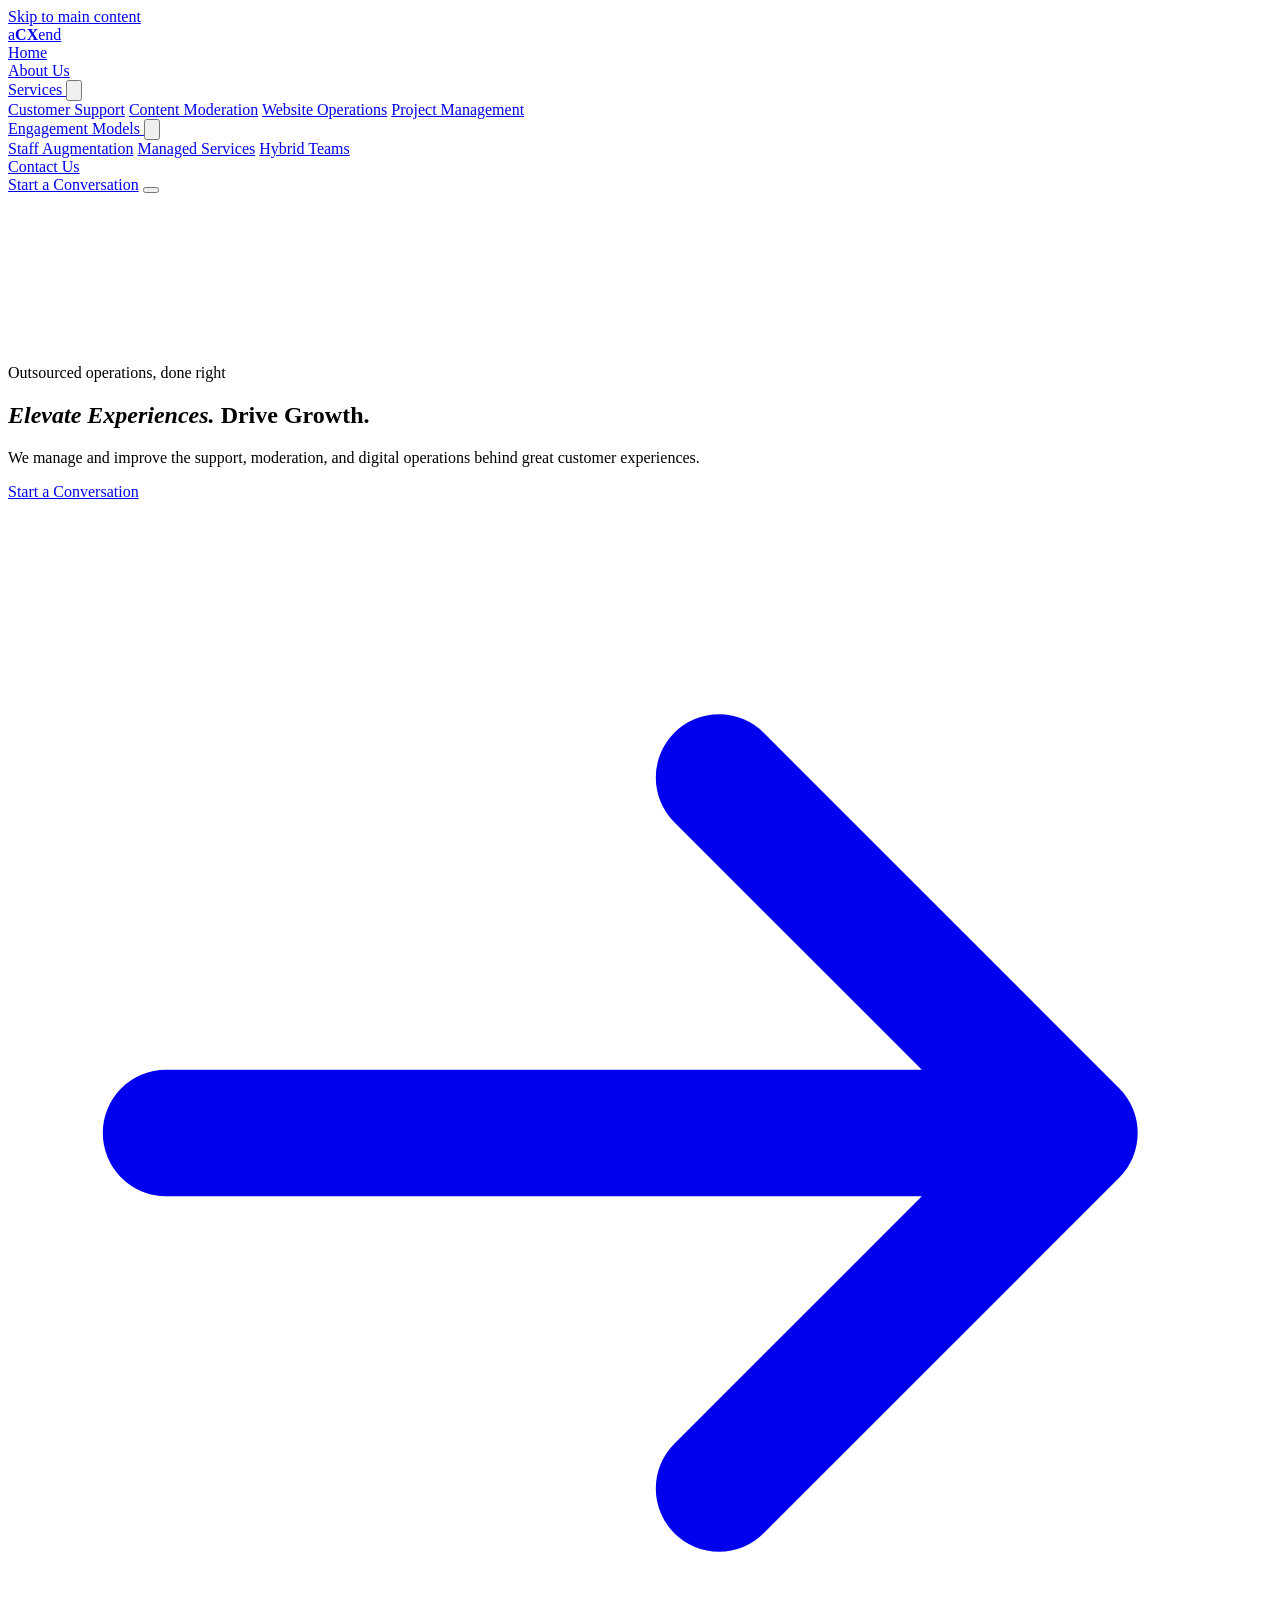
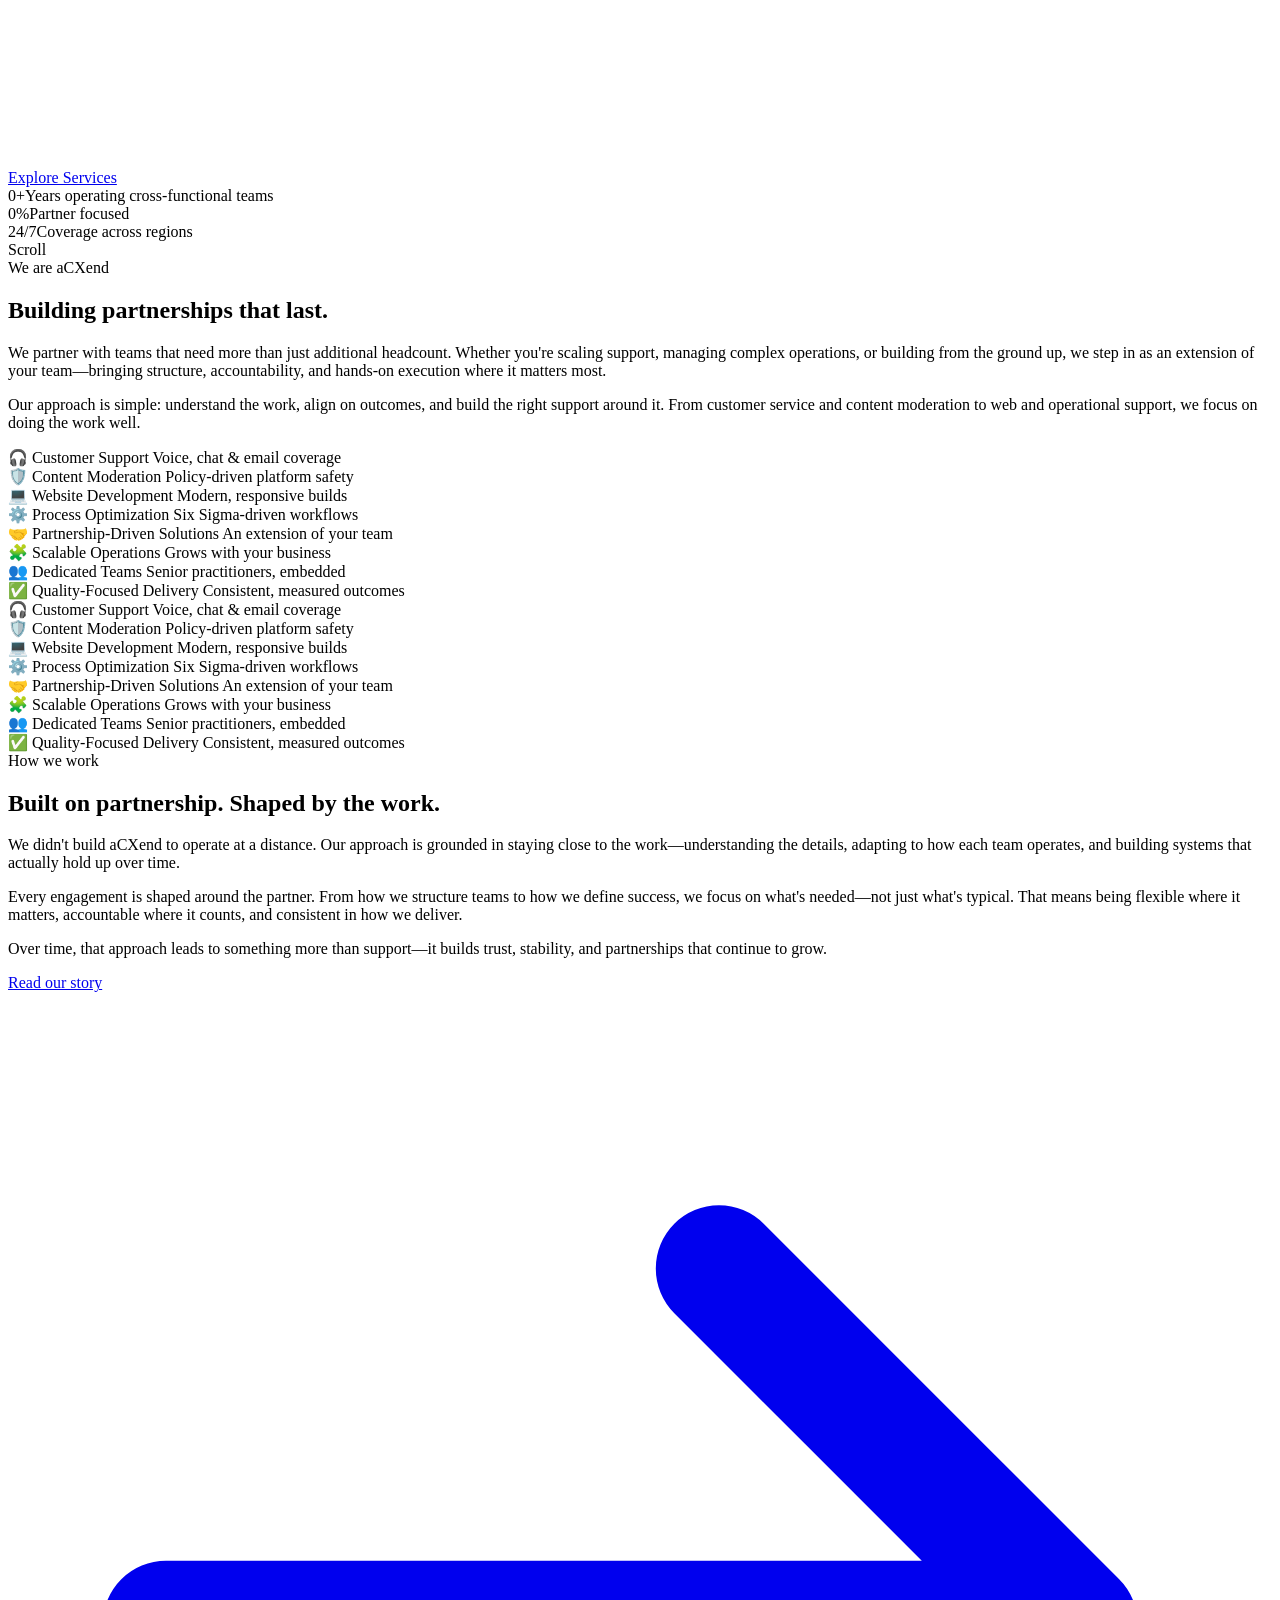
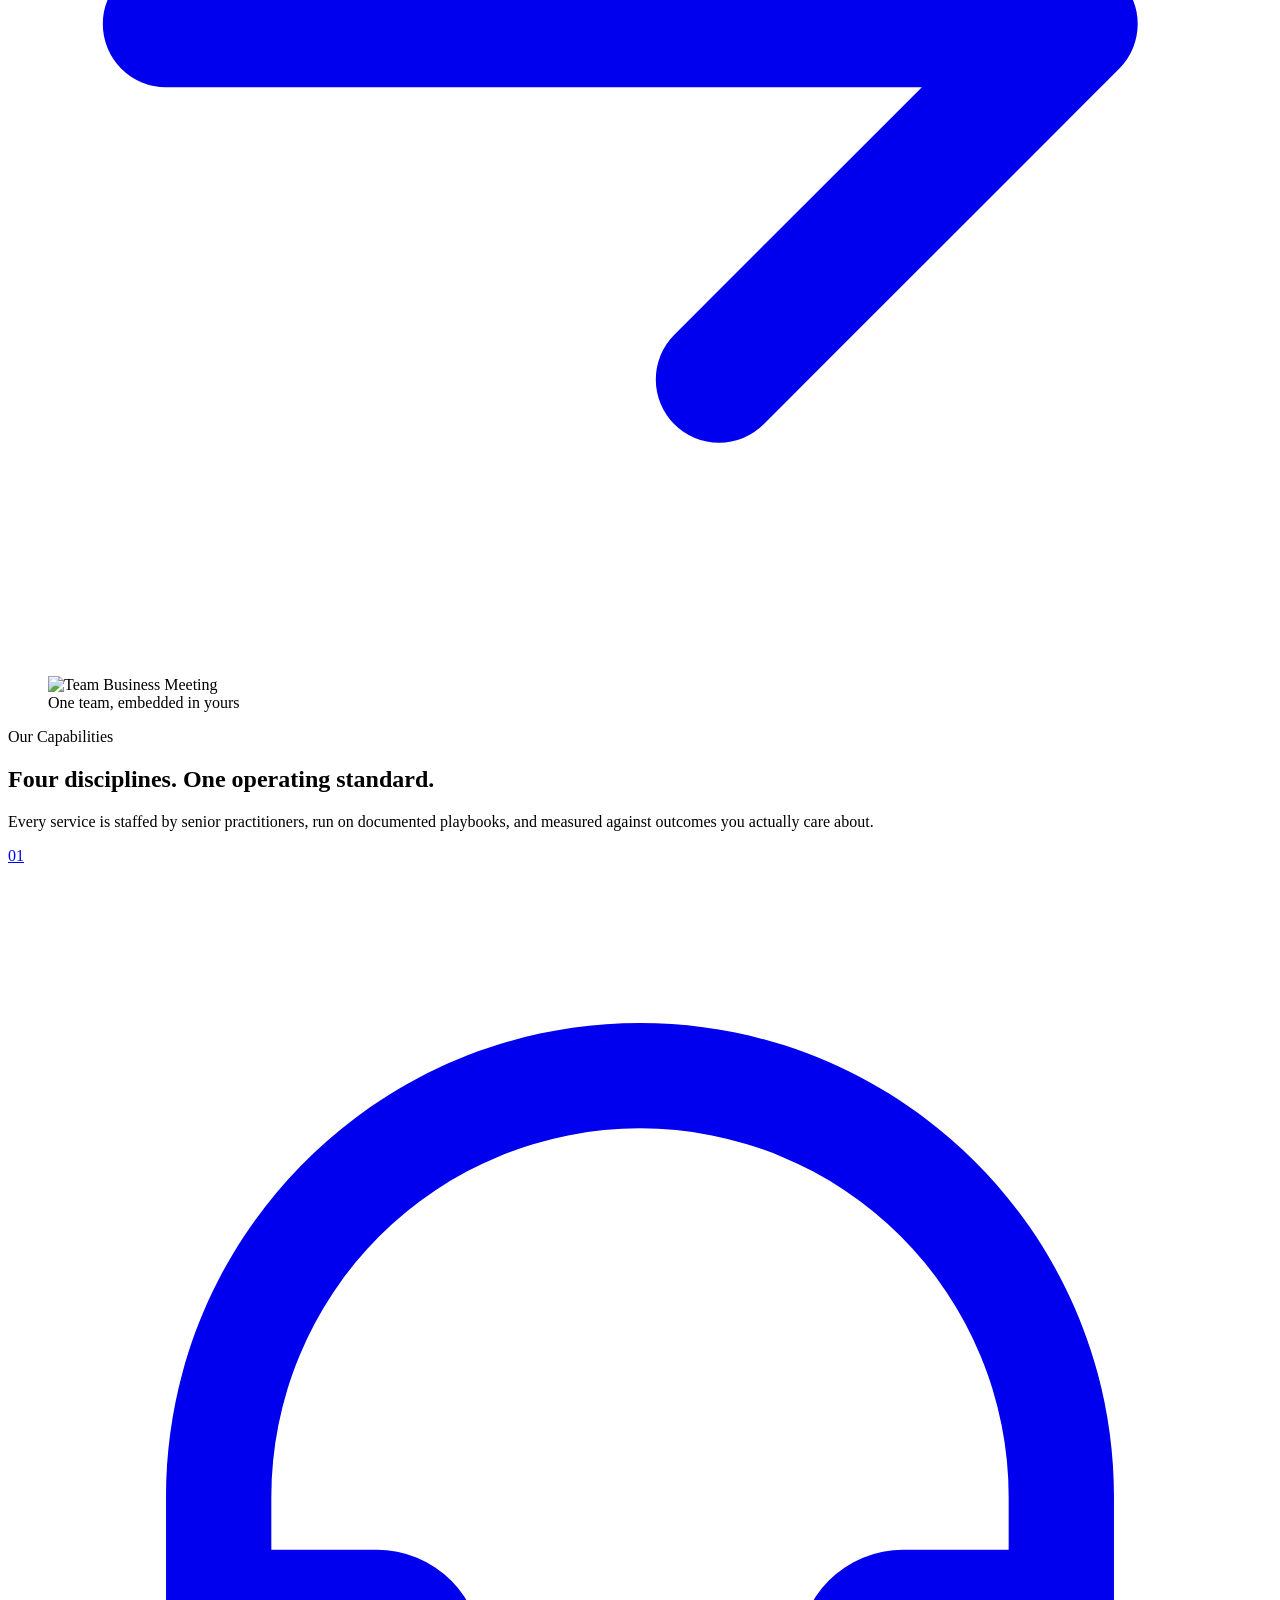
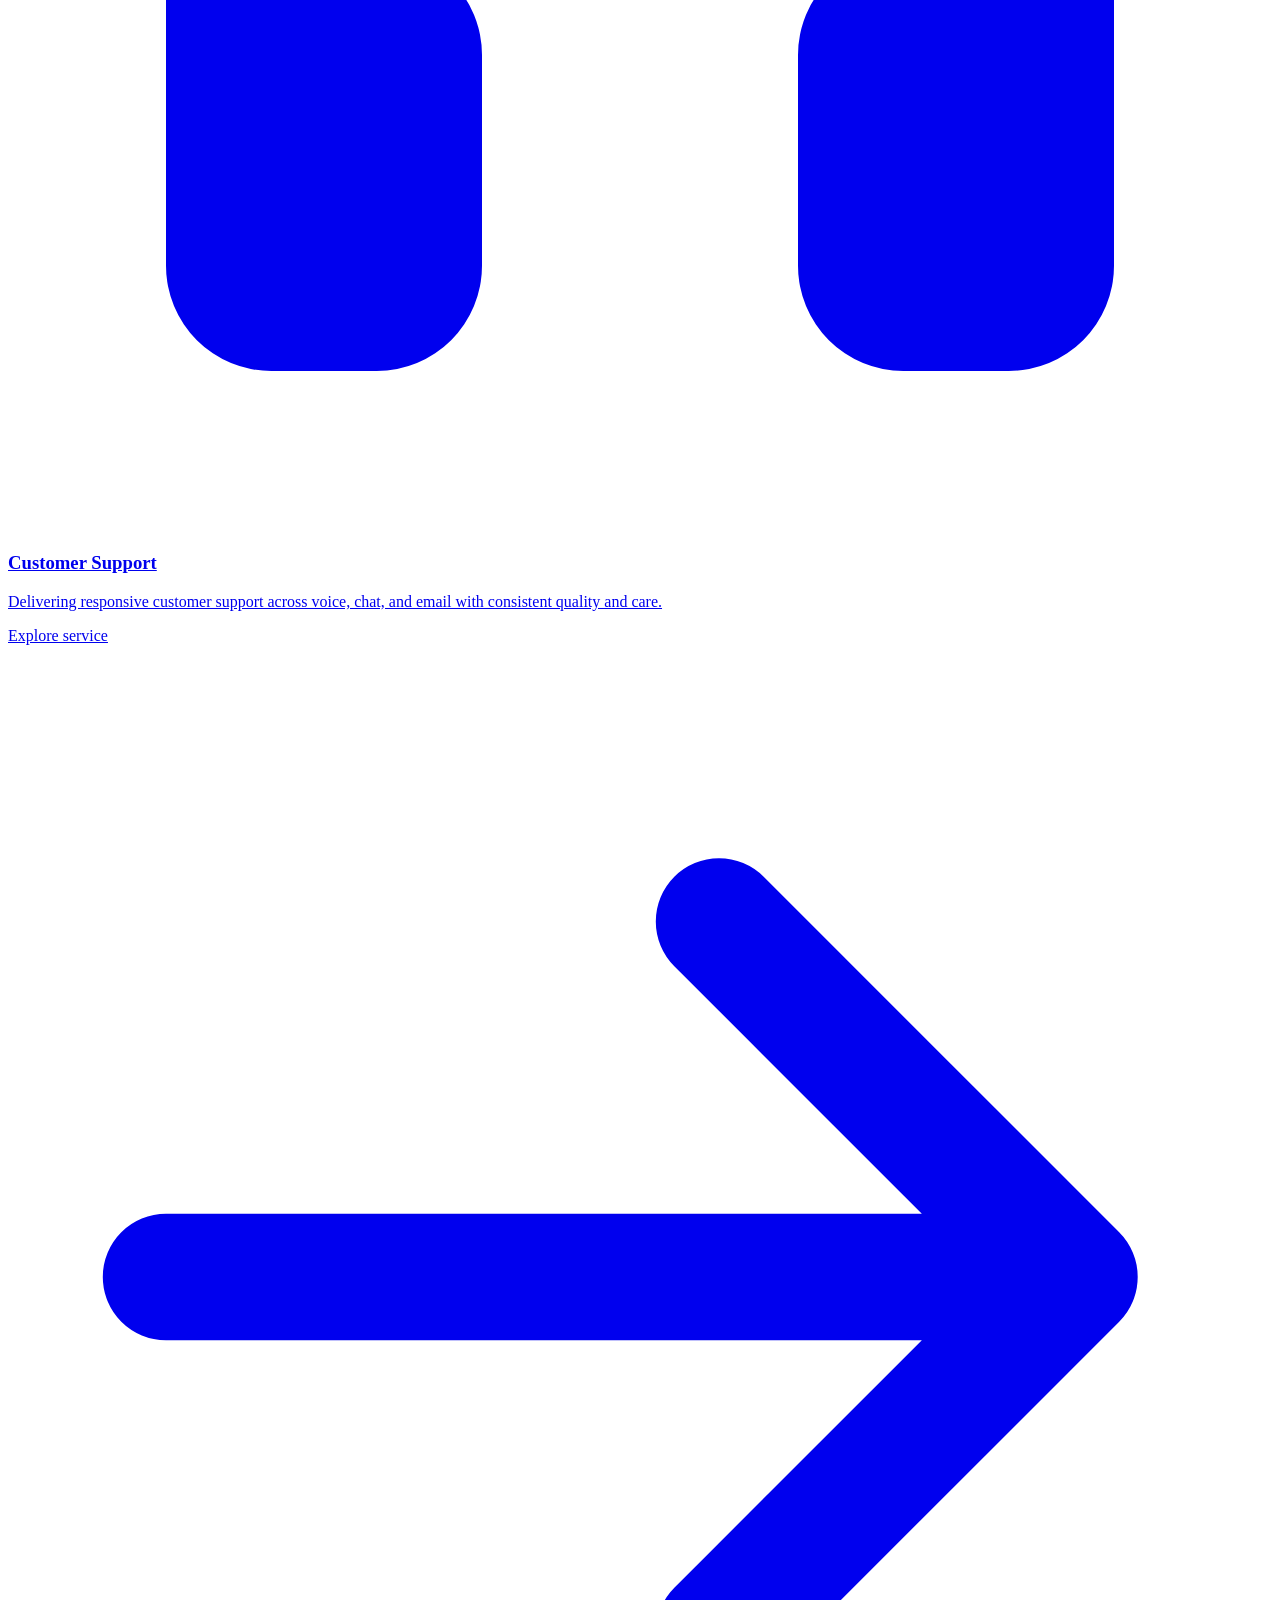
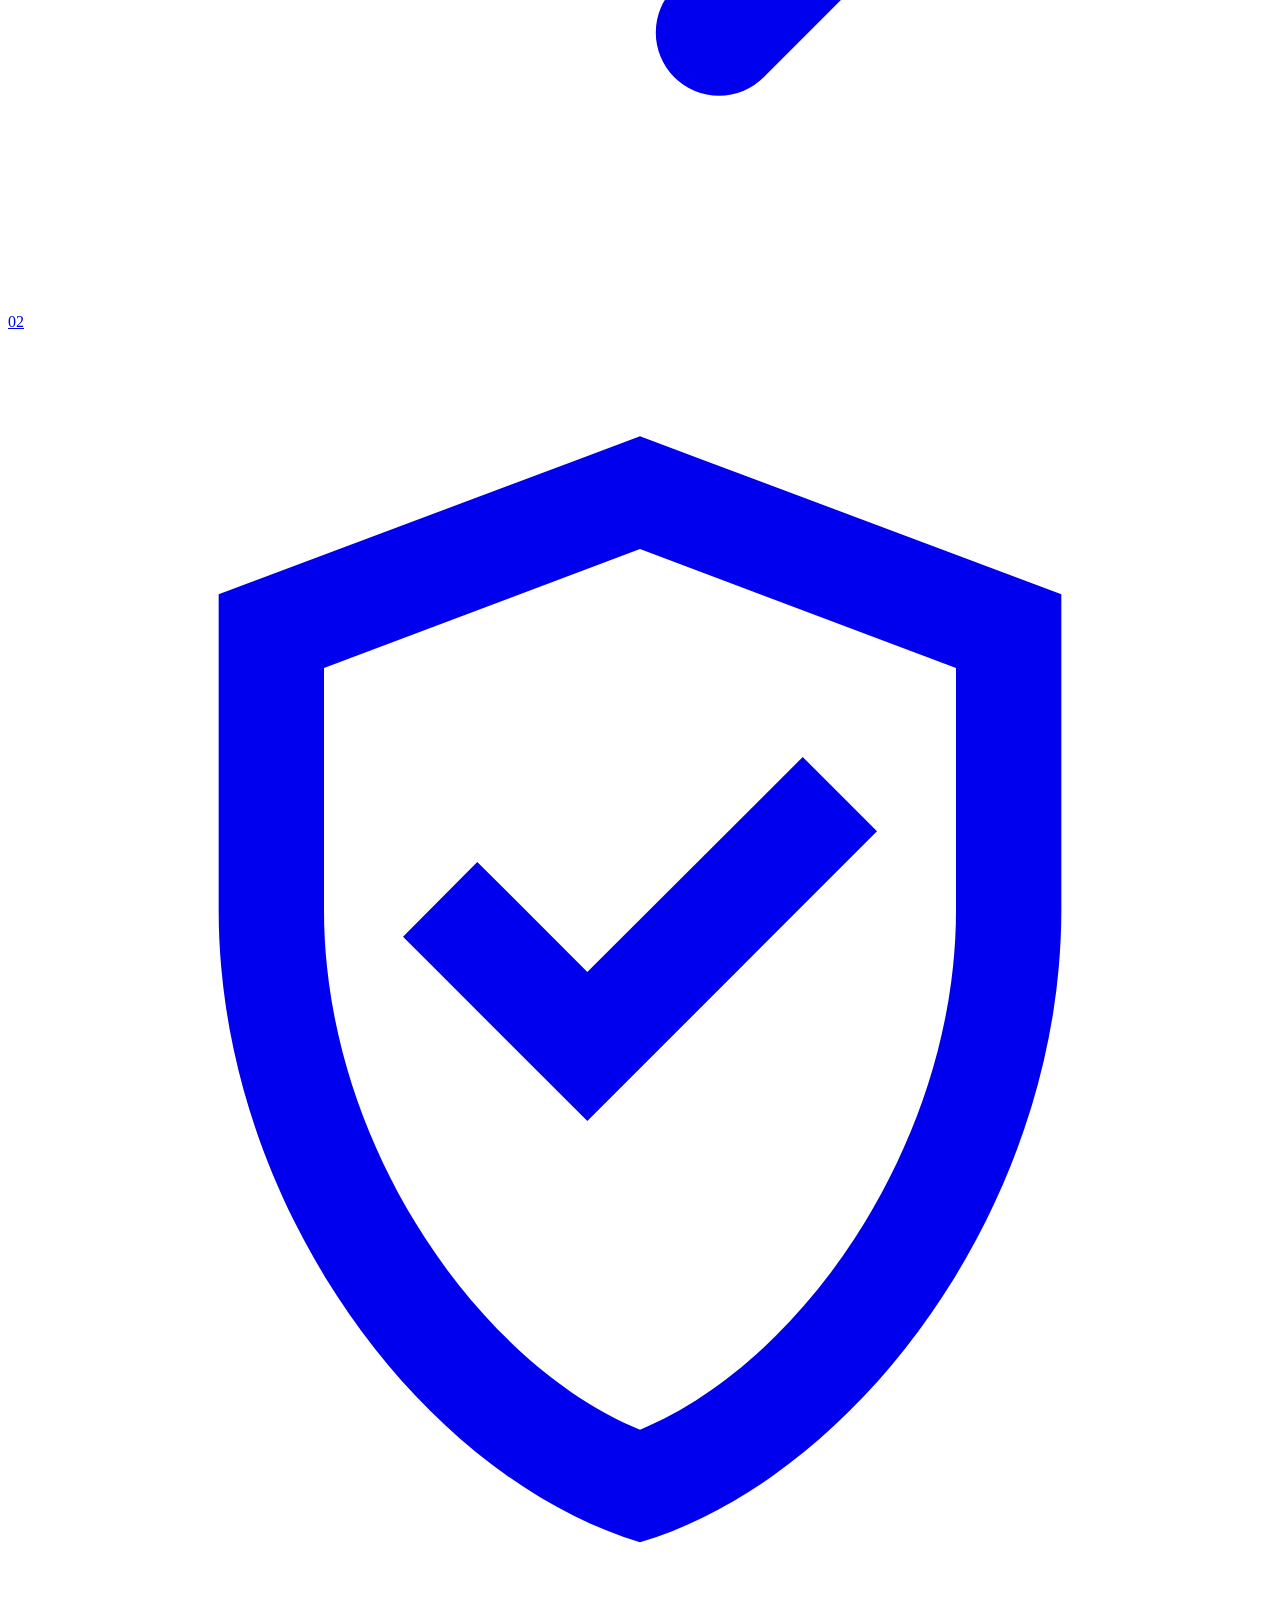
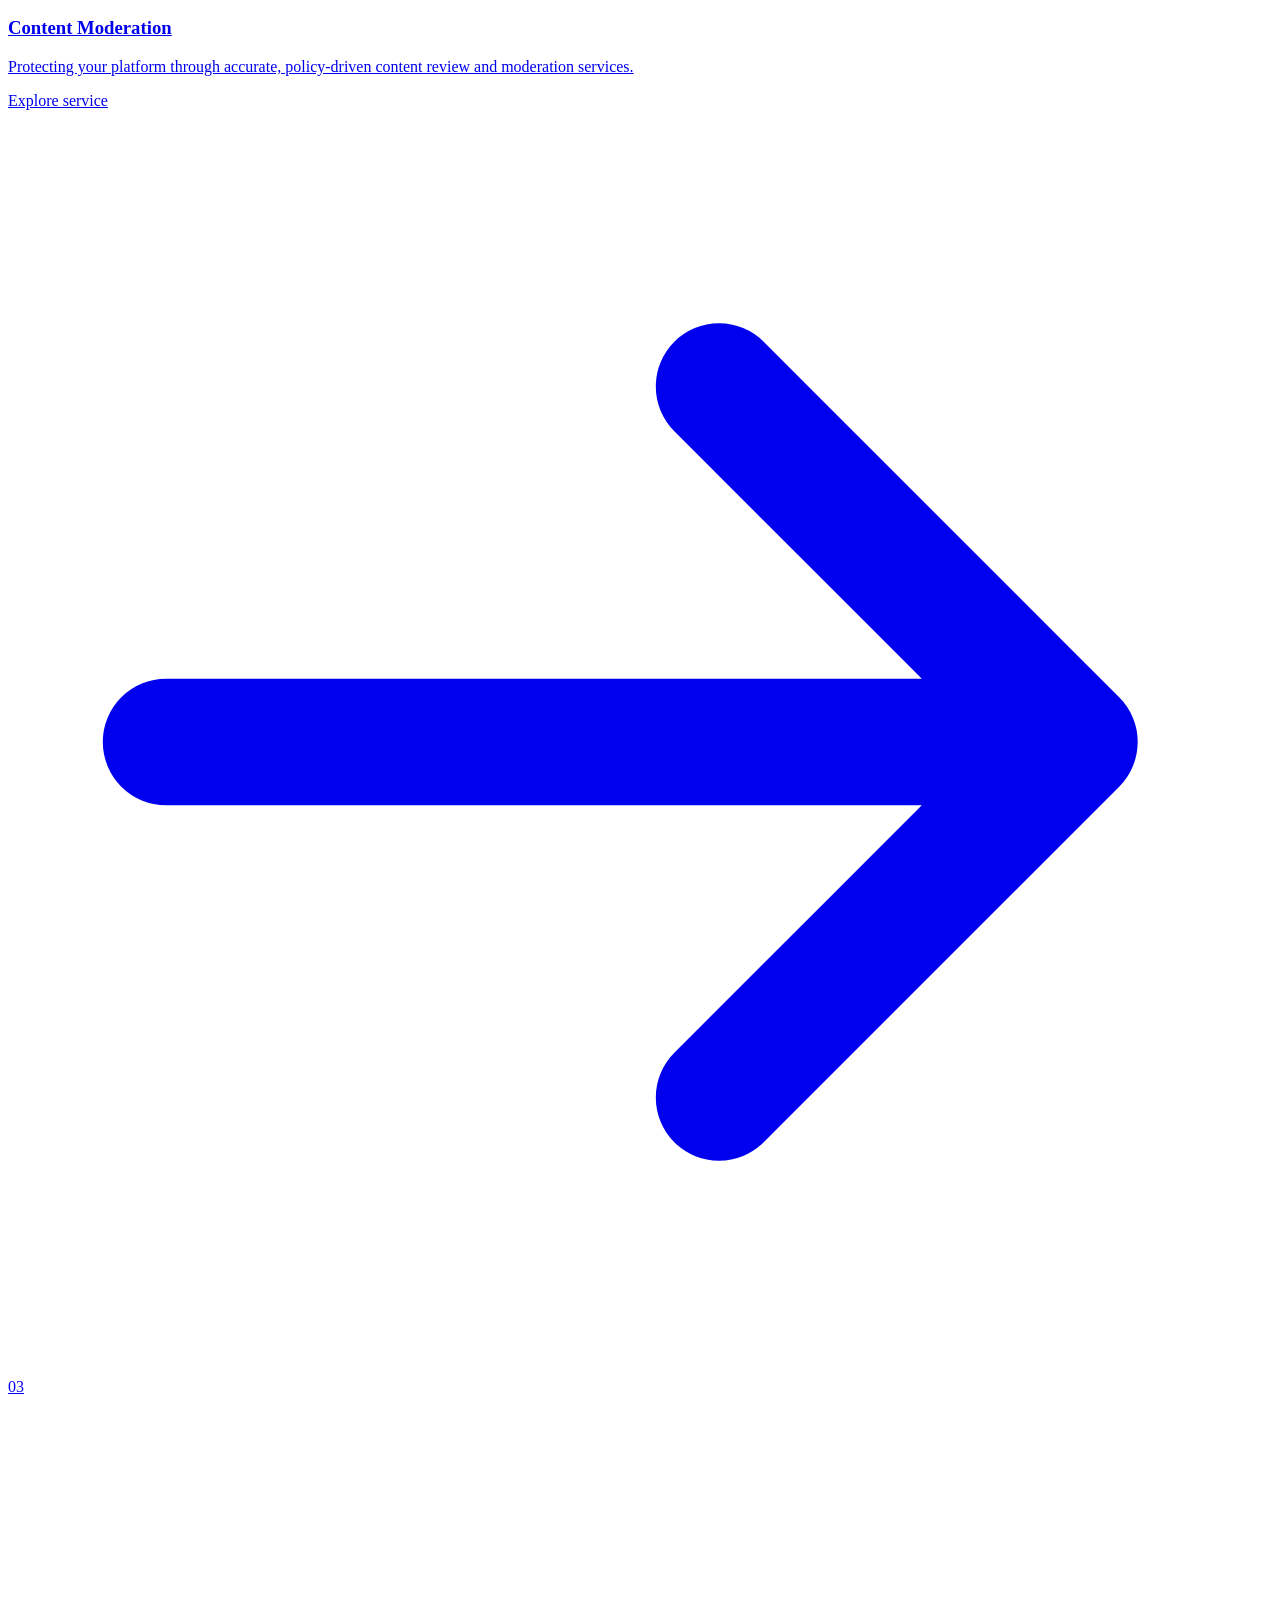
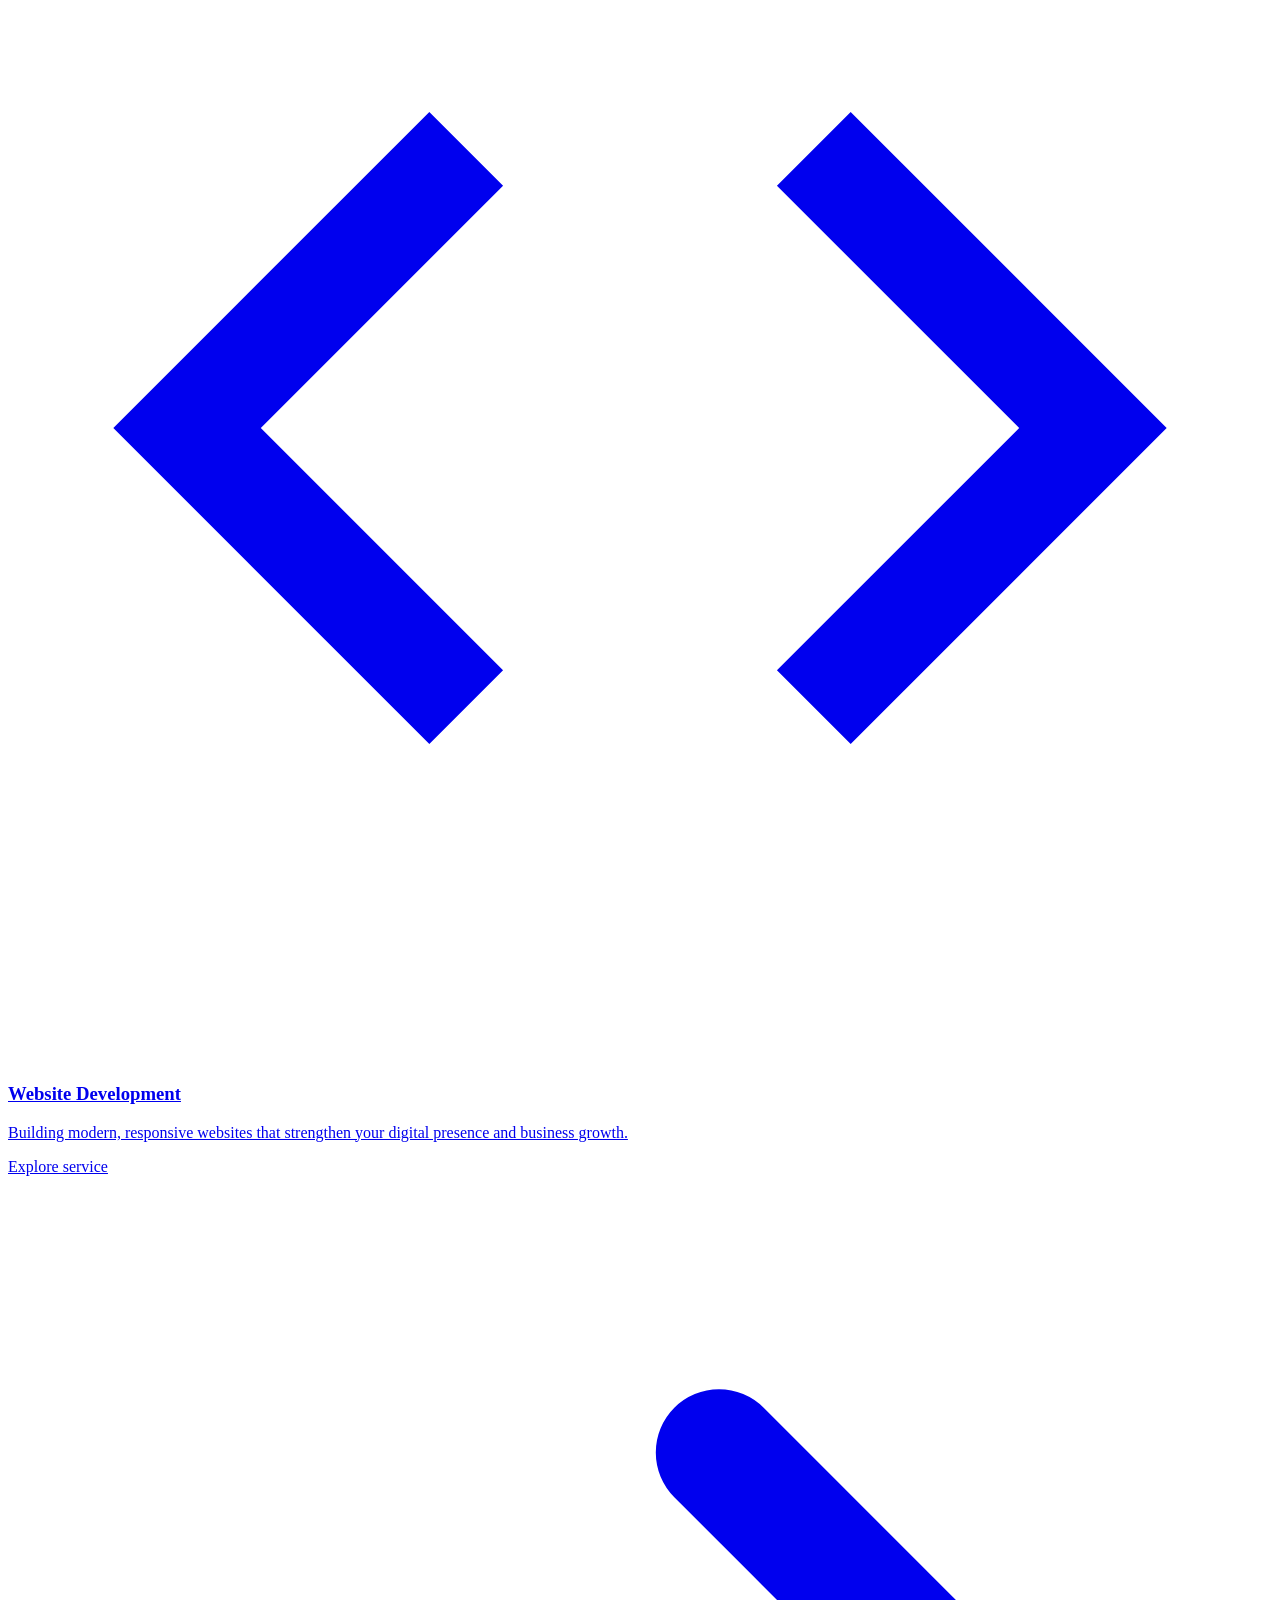
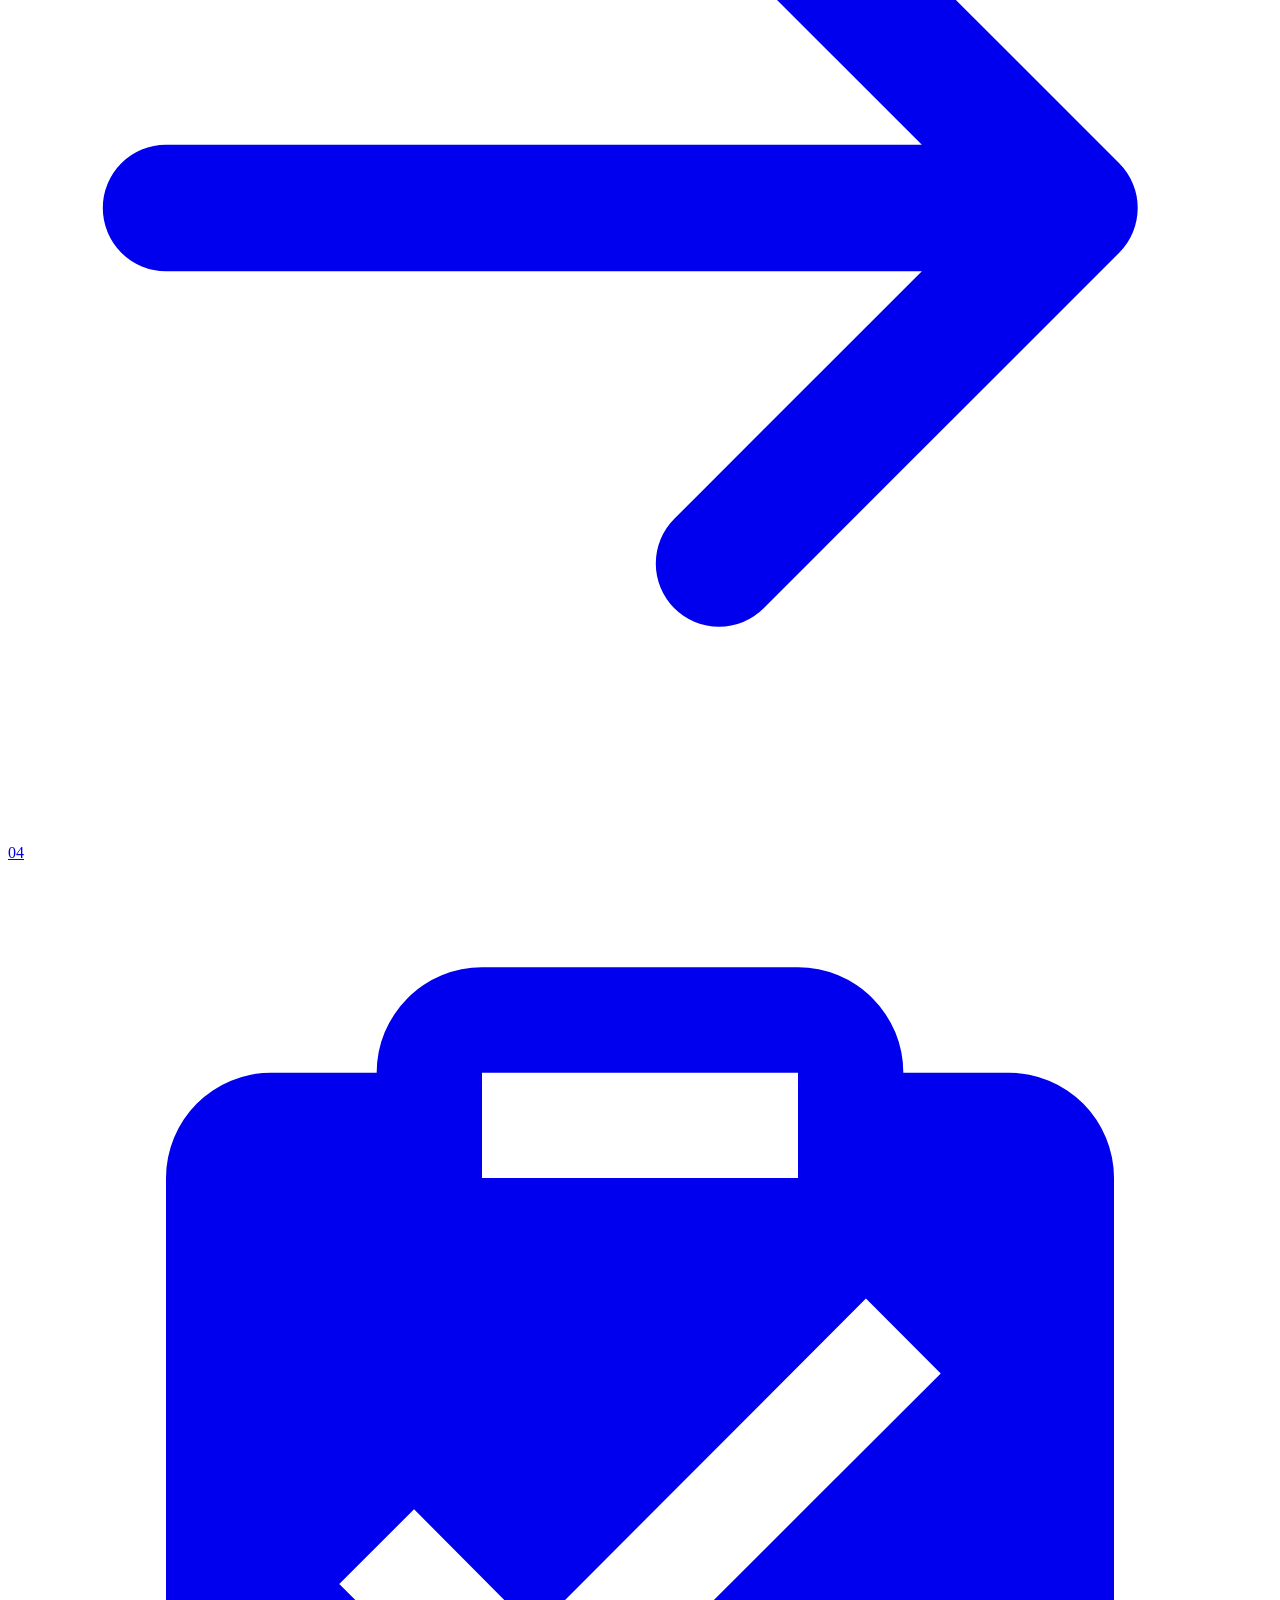
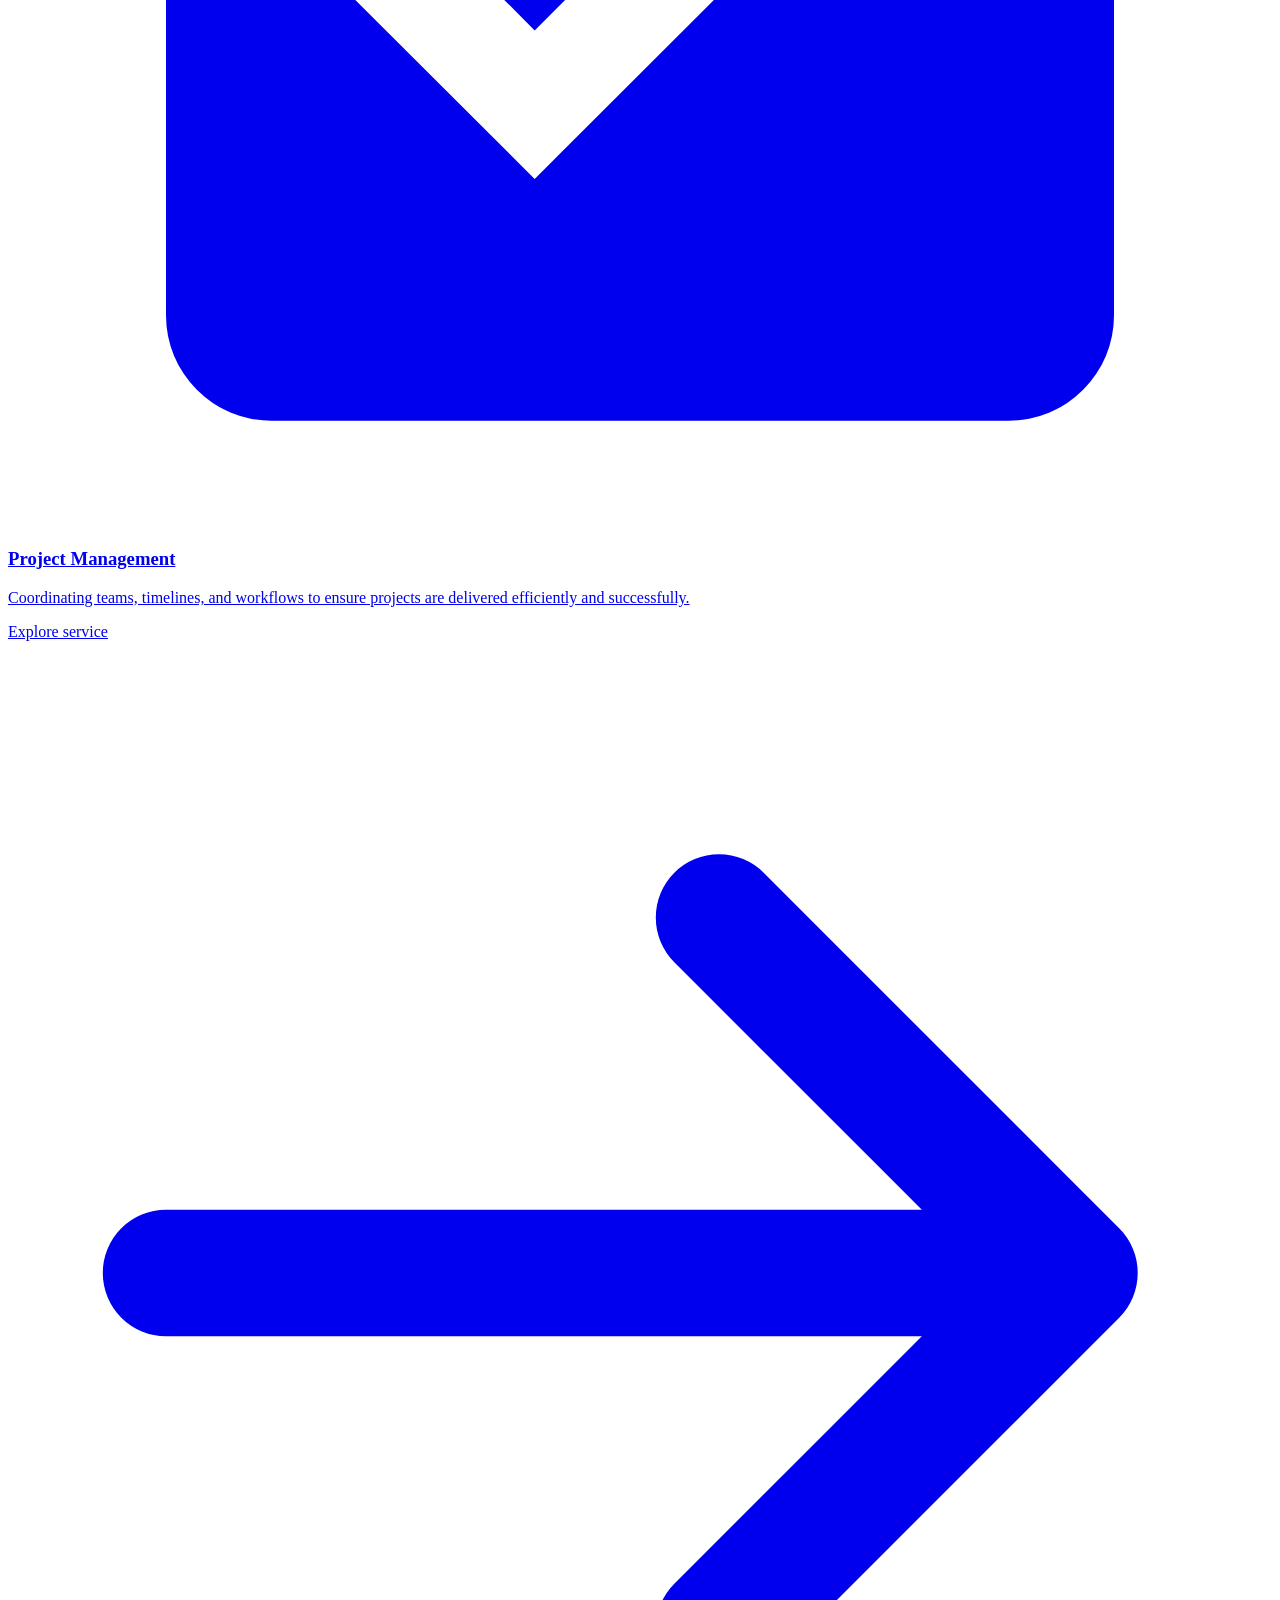
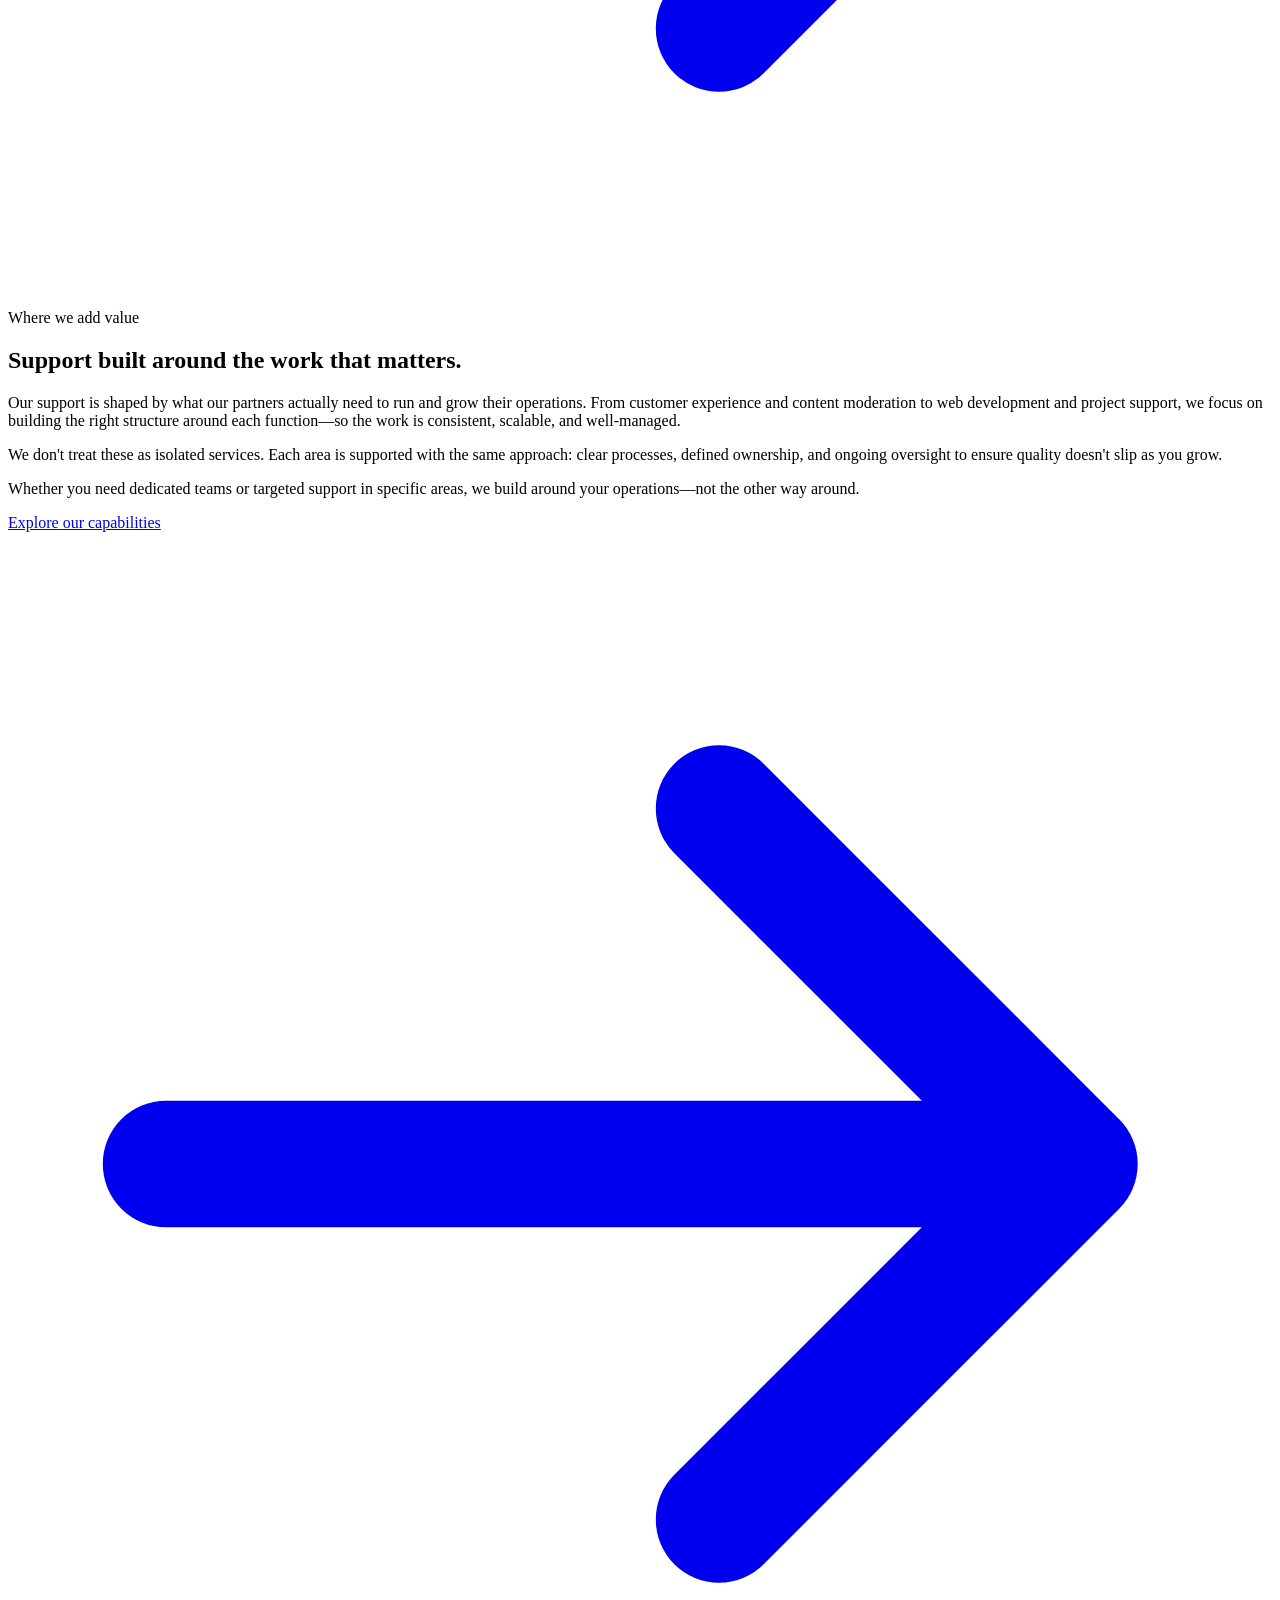
==== index.html @ 78dfe5ff "Add files via upload" ====
<!doctype html>
<html lang="en">
<head>
<meta charset="utf-8" />
<meta name="viewport" content="width=device-width, initial-scale=1" />
<title>aCXend — Outsourced Operations Partner for Modern Businesses</title>
<meta name="description" content="aCXend is a B2B operations partner delivering Customer Support, Content Moderation, Website Operations and Project Management with operational excellence." />
<meta property="og:title" content="aCXend — Outsourced Operations Partner" />
<meta property="og:description" content="Customer Support, Content Moderation, Website Operations and Project Management — built as a long-term partnership." />
<meta property="og:type" content="website" />
<meta property="og:image" content="images/hero.jpg" />
<meta name="twitter:card" content="summary_large_image" />
<link rel="canonical" href="https://www.acxend.com/" />
<link rel="icon" href="/favicon.ico" type="image/x-icon" />
<link rel="apple-touch-icon" href="images/favicons.png" />
<link rel="preconnect" href="https://fonts.googleapis.com" />
<link rel="preconnect" href="https://fonts.gstatic.com" crossorigin />
<link href="https://fonts.googleapis.com/css2?family=Manrope:wght@500;600;700;800&family=Inter:wght@400;500;600&display=swap" rel="stylesheet" />
<!-- ==========================================================================
     Stylesheet load order matters: each file depends on the ones before it.
     tokens → base → components → animations → effects are shared across
     every future page; home.css is specific to this page only.
     ========================================================================== -->
<link rel="stylesheet" href="css/tokens.css" />
<link rel="stylesheet" href="css/base.css" />
<link rel="stylesheet" href="css/components.css" />
<link rel="stylesheet" href="css/animations.css" />
<link rel="stylesheet" href="css/effects.css" />
<link rel="stylesheet" href="css/home.css" />
</head>
<body>

<a class="skip-link" href="#main">Skip to main content</a>

<!-- ============== NAVIGATION ============== -->
<header class="nav-wrap" data-nav>
  <div class="container nav">
    <a href="/" class="brand" aria-label="aCXend — Home">
      <img src="images/logo.png" alt="aCXend" class="brand-logo" width="76" height="52"
           onerror="this.outerHTML='&lt;span class=&quot;brand-word&quot;&gt;a&lt;b&gt;CX&lt;/b&gt;end&lt;/span&gt;'" />
    </a>

    <nav class="nav-menu" id="nav-menu" aria-label="Primary">
      <div class="nav-item"><a class="nav-link active" aria-current="page" href="/">Home</a></div>
      <div class="nav-item"><a class="nav-link" href="/about">About Us</a></div>

      <div class="nav-item has-dropdown">
        <a class="nav-link" href="/services">Services
          <button class="caret" type="button" aria-expanded="false" aria-label="Toggle Services submenu">
            <svg viewBox="0 0 20 20" fill="none" aria-hidden="true"><path d="M5 8l5 5 5-5" stroke="currentColor" stroke-width="1.5" stroke-linecap="round" stroke-linejoin="round"/></svg>
          </button>
        </a>
        <div class="dropdown" role="menu">
          <a role="menuitem" href="/customer-support">Customer Support</a>
          <a role="menuitem" href="/content-moderation">Content Moderation</a>
          <a role="menuitem" href="/website-operations">Website Operations</a>
          <a role="menuitem" href="/project-management">Project Management</a>
        </div>
      </div>

      <div class="nav-item has-dropdown">
        <a class="nav-link" href="/engagement-models">Engagement Models
          <button class="caret" type="button" aria-expanded="false" aria-label="Toggle Engagement Models submenu">
            <svg viewBox="0 0 20 20" fill="none" aria-hidden="true"><path d="M5 8l5 5 5-5" stroke="currentColor" stroke-width="1.5" stroke-linecap="round" stroke-linejoin="round"/></svg>
          </button>
        </a>
        <div class="dropdown" role="menu">
          <a role="menuitem" href="/engagement-models#staff-augmentation">Staff Augmentation</a>
          <a role="menuitem" href="/engagement-models#managed-services">Managed Services</a>
          <a role="menuitem" href="/engagement-models#hybrid-model">Hybrid Teams</a>
        </div>
      </div>

      <div class="nav-item"><a class="nav-link" href="/contact">Contact Us</a></div>
    </nav>

    <div class="nav-cta">
      <a href="/contact" class="btn btn-primary btn-nav">Start a Conversation</a>
      <button class="menu-toggle" type="button" aria-expanded="false" aria-controls="nav-menu" aria-label="Open menu">
        <span></span><span></span><span></span>
      </button>
    </div>
  </div>
</header>

<div class="cursor-dot" aria-hidden="true"></div>
<div class="cursor-ring" aria-hidden="true"></div>

<div id="smooth-content">
<main id="main">

<!-- ============== HERO ============== -->




<section class="hero" aria-label="aCXend introduction">
  <!-- Cinematic full-bleed background video: autoplay, muted, loop, playsinline.
       Reuses .page-hero-media / .page-hero-video so js/main.js fades it in,
       autoplays it, and removes it under prefers-reduced-motion. The navy
       gradient on .hero stays as the fallback fill while it loads. -->
  <div class="page-hero-media hero-media" aria-hidden="true">
    <video
      class="page-hero-video"
      autoplay muted loop playsinline
      preload="auto">
      <source src="videos/home-hero.mp4" type="video/mp4" />
    </video>
     <div class="page-hero-overlay" aria-hidden="true"></div>
  </div>
  <div class="hero-bg" aria-hidden="true">
    <div class="hero-grid-lines"></div>
    <div class="hero-glow hero-glow--1"></div>
    <div class="hero-glow hero-glow--2"></div>
  </div> 
  

  <div class="container hero-inner">
    <div class="hero-copy">
      <p class="eyebrow eyebrow--light reveal split-text">Outsourced operations, done right</p>
      <h1 class="hero-title reveal" data-stagger>
        <span class="line"><span class="line-inner"><em>Elevate Experiences.</em></span></span>
        <span class="line"><span class="line-inner">Drive Growth.</span></span>
      </h1>
      <p class="hero-desc reveal split-text">We manage and improve the support, moderation, and digital operations behind great customer experiences.</p>
      <div class="hero-ctas reveal">
        <a href="/contact" class="btn btn-primary btn-lg">Start a Conversation
          <svg class="arrow" viewBox="0 0 16 16" fill="none" aria-hidden="true"><path d="M2 8h11M9 3.5 13.5 8 9 12.5" stroke="currentColor" stroke-width="1.6" stroke-linecap="round" stroke-linejoin="round"/></svg>
        </a>
        <a href="/services" class="btn btn-ghost btn-lg">Explore Services</a>
      </div>
    </div>

  </div>

  <!-- Proof strip -->
  <div class="hero-stats">
    <div class="container hero-stats-grid">
      <div class="stat reveal"><span class="stat-num" data-count="12" data-suffix="+">0+</span><span class="stat-lbl">Years operating cross-functional teams</span></div>
      <div class="stat reveal"><span class="stat-num" data-count="100" data-suffix="%">0%</span><span class="stat-lbl">Partner focused</span></div>
      <div class="stat reveal"><span class="stat-num">24/7</span><span class="stat-lbl">Coverage across regions</span></div>
    </div>
  </div>

  <div class="hero-scroll" aria-hidden="true"><span>Scroll</span><span class="hero-scroll-line"></span></div>

  <!-- Curtain reveal: dim scrim scrubbed by GSAP as the About panel covers the hero -->
  <div class="hero-dim" aria-hidden="true"></div>
</section>




  <!-- Proof strip -->

<!-- ============== 1 · ABOUT PREVIEW ============== -->
<section class="section section--textured" id="about-preview">
  <div class="container narrow">
    <span class="eyebrow reveal split-text">We are aCXend</span>
    <h2 class="reveal split-text">Building partnerships <span class="accent">that last.</span></h2>
    <p class="reveal">We partner with teams that need more than just additional headcount. Whether you're scaling support, managing complex operations, or building from the ground up, we step in as an extension of your team—bringing structure, accountability, and hands-on execution where it matters most.</p>
    <p class="reveal">Our approach is simple: understand the work, align on outcomes, and build the right support around it. From customer service and content moderation to web and operational support, we focus on doing the work well.</p>
  </div>
</section>

<!-- ============== MARQUEE ============== -->
<div class="marquee" aria-hidden="true">
  <div class="marquee-track">
    <div class="marquee-group">
      <div class="mq-item">
        <span class="mq-icon" aria-hidden="true">🎧</span>
        <span class="mq-title">Customer Support</span>
        <span class="mq-desc">Voice, chat & email coverage</span>
      </div>
      <div class="mq-item">
        <span class="mq-icon" aria-hidden="true">🛡️</span>
        <span class="mq-title">Content Moderation</span>
        <span class="mq-desc">Policy-driven platform safety</span>
      </div>
      <div class="mq-item">
        <span class="mq-icon" aria-hidden="true">💻</span>
        <span class="mq-title">Website Development</span>
        <span class="mq-desc">Modern, responsive builds</span>
      </div>
      <div class="mq-item">
        <span class="mq-icon" aria-hidden="true">⚙️</span>
        <span class="mq-title">Process Optimization</span>
        <span class="mq-desc">Six Sigma-driven workflows</span>
      </div>
      <div class="mq-item">
        <span class="mq-icon" aria-hidden="true">🤝</span>
        <span class="mq-title">Partnership-Driven Solutions</span>
        <span class="mq-desc">An extension of your team</span>
      </div>
      <div class="mq-item">
        <span class="mq-icon" aria-hidden="true">🧩</span>
        <span class="mq-title">Scalable Operations</span>
        <span class="mq-desc">Grows with your business</span>
      </div>
      <div class="mq-item">
        <span class="mq-icon" aria-hidden="true">👥</span>
        <span class="mq-title">Dedicated Teams</span>
        <span class="mq-desc">Senior practitioners, embedded</span>
      </div>
      <div class="mq-item">
        <span class="mq-icon" aria-hidden="true">✅</span>
        <span class="mq-title">Quality-Focused Delivery</span>
        <span class="mq-desc">Consistent, measured outcomes</span>
      </div>
    </div>
    <div class="marquee-group" aria-hidden="true">
      <div class="mq-item">
        <span class="mq-icon" aria-hidden="true">🎧</span>
        <span class="mq-title">Customer Support</span>
        <span class="mq-desc">Voice, chat & email coverage</span>
      </div>
      <div class="mq-item">
        <span class="mq-icon" aria-hidden="true">🛡️</span>
        <span class="mq-title">Content Moderation</span>
        <span class="mq-desc">Policy-driven platform safety</span>
      </div>
      <div class="mq-item">
        <span class="mq-icon" aria-hidden="true">💻</span>
        <span class="mq-title">Website Development</span>
        <span class="mq-desc">Modern, responsive builds</span>
      </div>
      <div class="mq-item">
        <span class="mq-icon" aria-hidden="true">⚙️</span>
        <span class="mq-title">Process Optimization</span>
        <span class="mq-desc">Six Sigma-driven workflows</span>
      </div>
      <div class="mq-item">
        <span class="mq-icon" aria-hidden="true">🤝</span>
        <span class="mq-title">Partnership-Driven Solutions</span>
        <span class="mq-desc">An extension of your team</span>
      </div>
      <div class="mq-item">
        <span class="mq-icon" aria-hidden="true">🧩</span>
        <span class="mq-title">Scalable Operations</span>
        <span class="mq-desc">Grows with your business</span>
      </div>
      <div class="mq-item">
        <span class="mq-icon" aria-hidden="true">👥</span>
        <span class="mq-title">Dedicated Teams</span>
        <span class="mq-desc">Senior practitioners, embedded</span>
      </div>
      <div class="mq-item">
        <span class="mq-icon" aria-hidden="true">✅</span>
        <span class="mq-title">Quality-Focused Delivery</span>
        <span class="mq-desc">Consistent, measured outcomes</span>
      </div>
    </div>
  </div>
</div>

<!-- ============== 2 · HOW WE WORK ============== -->
<section class="section section--cloud">
  <div class="container split">
    <div class="split-body reveal" data-stagger>
      <span class="eyebrow reveal split-text">How we work</span>
      <h2 class="reveal split-text">Built on partnership. Shaped by <span class="accent">the work.</span></h2>
      <p>We didn't build aCXend to operate at a distance. Our approach is grounded in staying close to the work—understanding the details, adapting to how each team operates, and building systems that actually hold up over time.</p>
      <p>Every engagement is shaped around the partner. From how we structure teams to how we define success, we focus on what's needed—not just what's typical. That means being flexible where it matters, accountable where it counts, and consistent in how we deliver.</p>
      <p>Over time, that approach leads to something more than support—it builds trust, stability, and partnerships that continue to grow.</p>
      <a href="/about" class="btn btn-primary">Read our story
        <svg class="arrow" viewBox="0 0 16 16" fill="none" aria-hidden="true"><path d="M2 8h11M9 3.5 13.5 8 9 12.5" stroke="currentColor" stroke-width="1.6" stroke-linecap="round" stroke-linejoin="round"/></svg>
      </a>
    </div>

    <figure class="split-visual reveal" aria-hidden="true">
      <div class="split-photo">
        <img
         src="https://raw.githubusercontent.com/sales306/acxend-final-version.com/main/Images/Home%20-%20How%20we%20Work.png?auto=format&fit=crop&w=800&q=80"
          srcset="https://raw.githubusercontent.com/sales306/acxend-final-version.com/main/Images/Home%20-%20How%20we%20Work.png?auto=format&fit=crop&w=600&q=80 600w,
                  https://raw.githubusercontent.com/sales306/acxend-final-version.com/main/Images/Home%20-%20How%20we%20Work.png?auto=format&fit=crop&w=800&q=80 800w,
                  https://raw.githubusercontent.com/sales306/acxend-final-version.com/main/Images/Home%20-%20How%20we%20Work.png?auto=format&fit=crop&w=1100&q=80 1100w"
          sizes="(max-width: 991px) 90vw, 560px"
          width="800" height="1000"
          alt="Team Business Meeting"
          loading="lazy"
          decoding="async" />
      </div>
      <figcaption class="panel-tag">One team, embedded in yours</figcaption>
    </figure>
  </div>
</section>

<!-- ============== 3 · CAPABILITIES ============== -->
<section class="section" id="capabilities">
  <div class="container">
    <div class="section-head reveal" data-stagger>
      <div>
        <span class="eyebrow reveal split-text">Our Capabilities</span>
        <h2 class="reveal split-text">Four disciplines. One operating <span class="accent">standard.</span></h2>
      </div>
      <p>Every service is staffed by senior practitioners, run on documented playbooks, and measured against outcomes you actually care about.</p>
    </div>

    <div class="cap-grid" data-stagger>
      <a href="/customer-support" class="cap-card reveal">
        <span class="cap-num" aria-hidden="true">01</span>
        <span class="cap-icon" aria-hidden="true">
          <svg viewBox="0 0 24 24" fill="currentColor"><path d="M12 3C7.03 3 3 7.03 3 12v7a2 2 0 0 0 2 2h2a2 2 0 0 0 2-2v-4a2 2 0 0 0-2-2H5v-1a7 7 0 1 1 14 0v1h-2a2 2 0 0 0-2 2v4a2 2 0 0 0 2 2h2a2 2 0 0 0 2-2v-7c0-4.97-4.03-9-9-9Z"/></svg>
        </span>
        <h3 class="reveal split-text">Customer Support</h3>
        <p>Delivering responsive customer support across voice, chat, and email with consistent quality and care.</p>
        <span class="cap-link">Explore service
          <svg class="arrow" viewBox="0 0 16 16" fill="none" aria-hidden="true"><path d="M2 8h11M9 3.5 13.5 8 9 12.5" stroke="currentColor" stroke-width="1.6" stroke-linecap="round" stroke-linejoin="round"/></svg>
        </span>
      </a>

      <a href="/content-moderation" class="cap-card reveal">
        <span class="cap-num" aria-hidden="true">02</span>
        <span class="cap-icon" aria-hidden="true">
          <svg viewBox="0 0 24 24" fill="currentColor"><path d="M12 2 4 5v6c0 5.55 3.84 10.74 8 12 4.16-1.26 8-6.45 8-12V5l-8-3Zm0 2.14 6 2.26V11c0 4.44-2.96 8.62-6 9.86-3.04-1.24-6-5.42-6-9.86V6.4l6-2.26ZM11 15l5.5-5.5-1.41-1.41L11 12.17l-2.09-2.09L7.5 11.5 11 15Z"/></svg>
        </span>
        <h3 class="reveal split-text">Content Moderation</h3>
        <p>Protecting your platform through accurate, policy-driven content review and moderation services.</p>
        <span class="cap-link">Explore service
          <svg class="arrow" viewBox="0 0 16 16" fill="none" aria-hidden="true"><path d="M2 8h11M9 3.5 13.5 8 9 12.5" stroke="currentColor" stroke-width="1.6" stroke-linecap="round" stroke-linejoin="round"/></svg>
        </span>
      </a>

      <a href="/website-operations" class="cap-card reveal">
        <span class="cap-num" aria-hidden="true">03</span>
        <span class="cap-icon" aria-hidden="true">
          <svg viewBox="0 0 24 24" fill="currentColor"><path d="M9.4 16.6 4.8 12l4.6-4.6L8 6l-6 6 6 6 1.4-1.4Zm5.2 0 4.6-4.6-4.6-4.6L16 6l6 6-6 6-1.4-1.4Z"/></svg>
        </span>
        <h3 class="reveal split-text">Website Development</h3>
        <p>Building modern, responsive websites that strengthen your digital presence and business growth.</p>
        <span class="cap-link">Explore service
          <svg class="arrow" viewBox="0 0 16 16" fill="none" aria-hidden="true"><path d="M2 8h11M9 3.5 13.5 8 9 12.5" stroke="currentColor" stroke-width="1.6" stroke-linecap="round" stroke-linejoin="round"/></svg>
        </span>
      </a>

      <a href="/project-management" class="cap-card reveal">
        <span class="cap-num" aria-hidden="true">04</span>
        <span class="cap-icon" aria-hidden="true">
          <svg viewBox="0 0 24 24" fill="currentColor"><path d="M9 2a2 2 0 0 0-2 2H5a2 2 0 0 0-2 2v14a2 2 0 0 0 2 2h14a2 2 0 0 0 2-2V6a2 2 0 0 0-2-2h-2a2 2 0 0 0-2-2H9Zm0 2h6v2H9V4ZM7.71 12.29 10 14.59l6.29-6.3 1.42 1.42L10 17.41l-3.71-3.7 1.42-1.42Z"/></svg>
        </span>
        <h3 class="reveal split-text">Project Management</h3>
        <p>Coordinating teams, timelines, and workflows to ensure projects are delivered efficiently and successfully.</p>
        <span class="cap-link">Explore service
          <svg class="arrow" viewBox="0 0 16 16" fill="none" aria-hidden="true"><path d="M2 8h11M9 3.5 13.5 8 9 12.5" stroke="currentColor" stroke-width="1.6" stroke-linecap="round" stroke-linejoin="round"/></svg>
        </span>
      </a>
    </div>
  </div>
</section>

<!-- ============== 4 · WHERE WE ADD VALUE ============== -->
<section class="section section--cloud">
  <div class="container split split--reverse">
    <div class="split-body reveal" data-stagger>
      <span class="eyebrow reveal split-text">Where we add value</span>
      <h2 class="reveal split-text">Support built around the work <span class="accent">that matters.</span></h2>
      <p>Our support is shaped by what our partners actually need to run and grow their operations. From customer experience and content moderation to web development and project support, we focus on building the right structure around each function—so the work is consistent, scalable, and well-managed.</p>
      <p>We don't treat these as isolated services. Each area is supported with the same approach: clear processes, defined ownership, and ongoing oversight to ensure quality doesn't slip as you grow.</p>
      <p>Whether you need dedicated teams or targeted support in specific areas, we build around your operations—not the other way around.</p>
      <a href="/services" class="btn btn-secondary">Explore our capabilities
        <svg class="arrow" viewBox="0 0 16 16" fill="none" aria-hidden="true"><path d="M2 8h11M9 3.5 13.5 8 9 12.5" stroke="currentColor" stroke-width="1.6" stroke-linecap="round" stroke-linejoin="round"/></svg>
      </a>
    </div>

    <figure class="split-visual reveal" aria-hidden="true">
      <div class="split-photo">
        <img
         src="https://raw.githubusercontent.com/sales306/acxend-final-version.com/main/Images/Home%20-%20Where%20we%20add%20Value.png?auto=format&fit=crop&w=800&q=80"
          srcset="https://raw.githubusercontent.com/sales306/acxend-final-version.com/main/Images/Home%20-%20Where%20we%20add%20Value.png?auto=format&fit=crop&w=600&q=80 600w,
                  https://raw.githubusercontent.com/sales306/acxend-final-version.com/main/Images/Home%20-%20Where%20we%20add%20Value.png?auto=format&fit=crop&w=800&q=80 800w,
                  https://raw.githubusercontent.com/sales306/acxend-final-version.com/main/Images/Home%20-%20Where%20we%20add%20Value.png?auto=format&fit=crop&w=1100&q=80 1100w"
          sizes="(max-width: 991px) 90vw, 560px"
          width="800" height="1000"
          alt="Business Meeting with Manager"
          loading="lazy"
          decoding="async" />
      </div>
      <figcaption class="panel-tag">Clear processes. Defined ownership.</figcaption>
    </figure>
  </div>
</section>

<!-- ============== 5 · FLEXIBLE BY DESIGN ============== -->
<section class="section">
  <div class="container split">
    <div class="split-body reveal" data-stagger>
      <span class="eyebrow reveal split-text">Flexible by design</span>
      <h2 class="reveal split-text">Structured to fit how <span class="accent">you operate.</span></h2>
      <p>Every team works differently, which is why we don't take a one-size-fits-all approach to engagement. Whether you need dedicated team members, fully managed support, or a combination of both, we structure our involvement around what makes the most sense for your operations.</p>
      <p>Our engagement models are designed to provide the right level of ownership, flexibility, and control—so you can scale with confidence while maintaining visibility into the work.</p>
      <p>As your needs evolve, the structure can evolve with you. We stay adaptable, without losing the consistency and accountability required to deliver quality outcomes over time.</p>
      <a href="/engagement-models" class="btn btn-primary">Explore our Engagement
        <svg class="arrow" viewBox="0 0 16 16" fill="none" aria-hidden="true"><path d="M2 8h11M9 3.5 13.5 8 9 12.5" stroke="currentColor" stroke-width="1.6" stroke-linecap="round" stroke-linejoin="round"/></svg>
      </a>
    </div>

    <figure class="split-visual reveal" aria-hidden="true">
      <div class="split-photo">
        <img
         src="https://raw.githubusercontent.com/sales306/acxend-final-version.com/main/Images/Home%20-%20Flexible%20by%20Design.png?auto=format&fit=crop&w=800&q=80"
          srcset="https://raw.githubusercontent.com/sales306/acxend-final-version.com/main/Images/Home%20-%20Flexible%20by%20Design.png?auto=format&fit=crop&w=600&q=80 600w,
                  https://raw.githubusercontent.com/sales306/acxend-final-version.com/main/Images/Home%20-%20Flexible%20by%20Design.png?auto=format&fit=crop&w=800&q=80 800w,
                  https://raw.githubusercontent.com/sales306/acxend-final-version.com/main/Images/Home%20-%20Flexible%20by%20Design.png?auto=format&fit=crop&w=1100&q=80 1100w"
          sizes="(max-width: 991px) 90vw, 560px"
          width="800" height="1000"
          alt=""
          loading="lazy"
          decoding="async" />
      </div>
      <figcaption class="panel-tag">Your level of ownership — dialed to fit</figcaption>
    </figure>
  </div>
</section>

<!-- ============== FAQ ============== -->
<section class="section section--cloud" id="faq">
  <div class="container">
    <div class="section-head section-head--center reveal" data-stagger>
      <div>
        <span class="eyebrow reveal split-text">Everything you need to know</span>
        <h2 class="reveal split-text">Answers before you <span class="accent">ask.</span></h2>
      </div>
      <p>A few things clients usually want to know before starting a conversation. If yours isn't here, just ask us directly.</p>
    </div>

    <div class="faq-grid">
      <figure class="faq-visual reveal" aria-hidden="true">
        <img
          src="https://images.unsplash.com/photo-1553877522-43269d4ea984?auto=format&fit=crop&w=800&q=80"
          srcset="https://images.unsplash.com/photo-1553877522-43269d4ea984?auto=format&fit=crop&w=600&q=80 600w,
                  https://images.unsplash.com/photo-1553877522-43269d4ea984?auto=format&fit=crop&w=800&q=80 800w,
                  https://images.unsplash.com/photo-1553877522-43269d4ea984?auto=format&fit=crop&w=1100&q=80 1100w"
          sizes="(max-width: 900px) 90vw, 420px"
          width="800" height="1000"
          alt=""
          loading="lazy"
          decoding="async" />
      </figure>

      <div class="faq-list reveal" data-stagger>
         <details class="faq-item reveal" name="faq" open>
          <summary>
            <span>What services does aCXend actually provide?</span>
            <span class="faq-icon" aria-hidden="true"></span>
          </summary>
          <div class="faq-body">
            <p>We operate as an extension of your team across four disciplines: <strong>Customer Support</strong>, <strong>Content Moderation</strong>, <strong>Website Development</strong>, and <strong>Project Management</strong>. Each engagement is scoped to the outcomes you need, not a fixed menu of tasks.</p>
          </div>
        </details>

        <details class="faq-item reveal" name="faq">
          <summary>
            <span>How is this different from hiring freelancers or an in-house team?</span>
            <span class="faq-icon" aria-hidden="true"></span>
          </summary>
          <div class="faq-body">
            <p>You get vetted, senior practitioners running on documented playbooks, with management, quality control, and continuity already built in — without the overhead of recruiting, onboarding, or covering for turnover yourself.</p>
          </div>
        </details>

        <details class="faq-item reveal" name="faq">
          <summary>
            <span>Can we start small and scale later?</span>
            <span class="faq-icon" aria-hidden="true"></span>
          </summary>
          <div class="faq-body">
            <p>Yes. Our engagement models — Staff Augmentation, Hybrid, and Managed Services — are built so you can begin with a single role or task and expand ownership as trust and volume grow.</p>
          </div>
        </details>

        <details class="faq-item reveal" name="faq">
          <summary>
            <span>What does onboarding look like, and how fast can we start?</span>
            <span class="faq-icon" aria-hidden="true"></span>
          </summary>
          <div class="faq-body">
            <p>After an initial conversation to understand your goals, we align on scope, staffing, and reporting, then bring your dedicated team or workflow live — most engagements are operational within a couple of weeks.</p>
          </div>
        </details>

        <details class="faq-item reveal" name="faq">
          <summary>
            <span>Do you provide coverage outside standard business hours?</span>
            <span class="faq-icon" aria-hidden="true"></span>
          </summary>
          <div class="faq-body">
            <p>Yes — our operations run 24/7, 365 days a year, so support, moderation, and project workflows keep moving on your customers' schedule, not just ours.</p>
          </div>
        </details>

        <details class="faq-item reveal" name="faq">
          <summary>
            <span>How do you maintain quality and accountability?</span>
            <span class="faq-icon" aria-hidden="true"></span>
          </summary>
          <div class="faq-body">
            <p>Every engagement is measured against outcomes agreed upfront, backed by documented playbooks, regular reporting, and direct visibility into the work — so you always know what's happening and why.</p>
          </div>
        </details>

        <details class="faq-item reveal" name="faq">
          <summary>
            <span>What does pricing depend on?</span>
            <span class="faq-icon" aria-hidden="true"></span>
          </summary>
          <div class="faq-body">
            <p>Cost depends on the engagement model, scope, and level of ownership you need. We'll walk through options during your first conversation so there are no surprises later.</p>
          </div>
        </details>
      </div>
    </div>
  </div>
</section>

<!-- ============== 6 · CTA ============== -->
<section class="section section--tight">
  <div class="container">
    <div class="cta-banner reveal" data-stagger>

      <!-- Cinematic background video: autoplay, muted, loop, playsinline.
           Fades in once decoded (see ctaBackgroundVideo() below) so there's
           no jarring pop-in; a dark gradient overlay keeps text readable
           while the footage stays visible underneath. Falls back to the
           existing navy gradient if video can't load or is unsupported. -->
      <div class="cta-video-wrap" aria-hidden="true">
        <video
          class="cta-video"
          autoplay muted loop playsinline
          preload="auto"
          poster="images/cta-poster.jpg">
          <!-- TODO: replace with production footage — a slow, ambient loop
               (team collaboration, office motion, or an abstract operations
               visual) exported as both webm (VP9) and mp4 (H.264), ideally
               under ~6MB and 1920×1080, for smooth loading on all devices. -->
          <source src="videos/reeded.mp4" type="video/webm" />
          <source src="videos/cta-background.mp4" type="video/mp4" />
        </video>
      </div>
      <div class="cta-video-overlay" aria-hidden="true"></div>
      <div class="cta-glow" aria-hidden="true"></div>

      <div class="cta-content">
        <span class="eyebrow eyebrow--sky reveal split-text">Let's work together</span>
        <h2 class="reveal split-text">Tell us what you're building.</h2>
        <p>Whether you're exploring options or already know what you need, we're here to understand your goals and see how we can support you. No pressure—just a conversation to see if there's a good fit.</p>
        <p>Share a bit about your team, your challenges, or the work you're looking to support, and we'll take it from there.</p>
        <div class="cta-actions">
          <a href="/contact" class="btn btn-light btn-lg">Start a Conversation
            <svg class="arrow" viewBox="0 0 16 16" fill="none" aria-hidden="true"><path d="M2 8h11M9 3.5 13.5 8 9 12.5" stroke="currentColor" stroke-width="1.6" stroke-linecap="round" stroke-linejoin="round"/></svg>
          </a>
        </div>
      </div>
    </div>
  </div>
</section>

</main>
</div><!-- /#smooth-content -->

<!-- ============== FOOTER (curtain reveal) ============== -->
<footer class="footer footer-curtain" id="site-footer">
  <div class="container footer-inner">

    <div class="footer-top">
      <div class="footer-brand">
        <a class="footer-logo" href="/" aria-label="aCXend — Home">
          <img src="images/logo-white2.png" alt="aCXend" width="79" height="54"
               onerror="this.outerHTML='&lt;span class=&quot;brand-word brand-word--light&quot;&gt;a&lt;b&gt;CX&lt;/b&gt;end&lt;/span&gt;'" />
        </a>
      <address class="footer-address">
          <a href="https://maps.app.goo.gl/VBjbcP57tKT8KL2XA" target="_blank" rel="noopener noreferrer">Pioneer, Mandaluyong City, Philippines</a>
          <a href="mailto:sales@acxend.com">sales@acxend.com</a>
        </address>
      </div>

      <nav class="footer-nav" aria-label="Footer">
        <div class="footer-cols">
          <ul class="footer-col-primary">
            <li><a href="/">Home</a></li>
            <li><a href="/about">About Us</a></li>
            <li><a href="/services">Services</a></li>
            <li><a href="/engagement-models">Engagement Models</a></li>
            <li><a href="/contact">Contact Us</a></li>
          </ul>
          <ul class="footer-col-services">
            <li><h4>Services</h4></li>
            <li><a href="/customer-support">Customer Support</a></li>
            <li><a href="/content-moderation">Content Moderation</a></li>
            <li><a href="/website-operations">Website Operations</a></li>
            <li><a href="/project-management">Project Management</a></li>
          </ul>
          <ul class="footer-col-engagement">
            <li><h4>Engagement Models</h4></li>
            <li><a href="/engagement-models#staff-augmentation">Staff Augmentation</a></li>
            <li><a href="/engagement-models#managed-services">Managed Services</a></li>
            <li><a href="/engagement-models#hybrid-model">Hybrid Teams</a></li>
          </ul>
        </div>
      </nav>
    </div>

    <div class="footer-bar">
      <span class="footer-follow-label">Follow Us</span>
      <ul class="footer-social" aria-label="Social media">
      <li><a href="https://www.facebook.com/profile.php?id=61591341606124" target="_blank" rel="noopener noreferrer" aria-label="Facebook">
          <svg viewBox="0 0 24 24" aria-hidden="true"><path d="M13.5 21v-8.2h2.8l.4-3.2h-3.2V7.5c0-.9.3-1.6 1.6-1.6h1.7V3.1c-.3 0-1.3-.1-2.5-.1-2.5 0-4.2 1.5-4.2 4.3v2.3H7.3v3.2h2.8V21h3.4z"/></svg>
        </a></li>
       <li><a href="https://www.linkedin.com/company/acxendglobal/" target="_blank" rel="noopener noreferrer" aria-label="LinkedIn">
          <svg viewBox="0 0 24 24" aria-hidden="true"><path d="M4.98 3.5C4.98 4.88 3.87 6 2.49 6S0 4.88 0 3.5 1.11 1 2.49 1s2.49 1.12 2.49 2.5zM0 8h5v16H0V8zm7.5 0h4.8v2.2h.1c.7-1.3 2.3-2.7 4.7-2.7 5 0 5.9 3.3 5.9 7.5V24h-5v-7.6c0-1.8 0-4.1-2.5-4.1s-2.9 2-2.9 4v7.7h-5V8z"/></svg>
        </a></li>
       <li><a href="https://www.instagram.com/acxend/" target="_blank" rel="noopener noreferrer" aria-label="Instagram">
          <svg viewBox="0 0 24 24" aria-hidden="true"><path d="M12 8.8A3.2 3.2 0 1 0 12 15.2 3.2 3.2 0 0 0 12 8.8zm0-1.8a5 5 0 1 1 0 10 5 5 0 0 1 0-10zm6.5-.2a1.2 1.2 0 1 1-2.4 0 1.2 1.2 0 0 1 2.4 0zM12 4.7c-2.4 0-2.7 0-3.6.1-.9 0-1.4.2-1.7.3-.4.2-.7.4-1 .7-.3.3-.5.6-.7 1-.1.3-.3.8-.3 1.7-.1.9-.1 1.2-.1 3.5s0 2.6.1 3.5c0 .9.2 1.4.3 1.7.2.4.4.7.7 1 .3.3.6.5 1 .7.3.1.8.3 1.7.3.9.1 1.2.1 3.6.1s2.7 0 3.6-.1c.9 0 1.4-.2 1.7-.3.4-.2.7-.4 1-.7.3-.3.5-.6.7-1 .1-.3.3-.8.3-1.7.1-.9.1-1.2.1-3.5s0-2.6-.1-3.5c0-.9-.2-1.4-.3-1.7-.2-.4-.4-.7-.7-1-.3-.3-.6-.5-1-.7-.3-.1-.8-.3-1.7-.3-.9-.1-1.2-.1-3.6-.1zM12 3c2.4 0 2.7 0 3.7.1 1 0 1.6.2 2.2.4.6.2 1.1.6 1.6 1.1.5.5.8 1 1.1 1.6.2.6.4 1.2.4 2.2.1 1 .1 1.3.1 3.6s0 2.6-.1 3.6c0 1-.2 1.6-.4 2.2-.2.6-.6 1.1-1.1 1.6-.5.5-1 .8-1.6 1.1-.6.2-1.2.4-2.2.4-1 .1-1.3.1-3.7.1s-2.7 0-3.7-.1c-1 0-1.6-.2-2.2-.4-.6-.2-1.1-.6-1.6-1.1-.5-.5-.8-1-1.1-1.6-.2-.6-.4-1.2-.4-2.2C3 14.6 3 14.3 3 12s0-2.6.1-3.6c0-1 .2-1.6.4-2.2.2-.6.6-1.1 1.1-1.6.5-.5 1-.8 1.6-1.1.6-.2 1.2-.4 2.2-.4C9.3 3 9.6 3 12 3z"/></svg>
        </a></li>
      </ul>
      <p class="footer-hours">24/7 Operations &middot; 365 Days a Year &middot; Always Ready to Assist</p>
    </div>

    <div class="footer-legal">
      <span>&copy; 2026 aCXend. All rights reserved.</span>
      <ul>
        <li><a href="/privacy-policy">Privacy Policy</a></li>
        <li><a href="/terms-and-conditions">Terms and Conditions</a></li>
        <li><a href="/end-user-license-agreement">End-User License Agreement</a></li>
        <li><a href="/copyrights">Copyrights</a></li>
      </ul>
    </div>

  </div>
</footer>
<div id="smooth-spacer"></div>

<!-- js/main.js — site-wide behavior. No third-party libraries required. -->
<script src="js/main.js"></script>
</body>
</html>
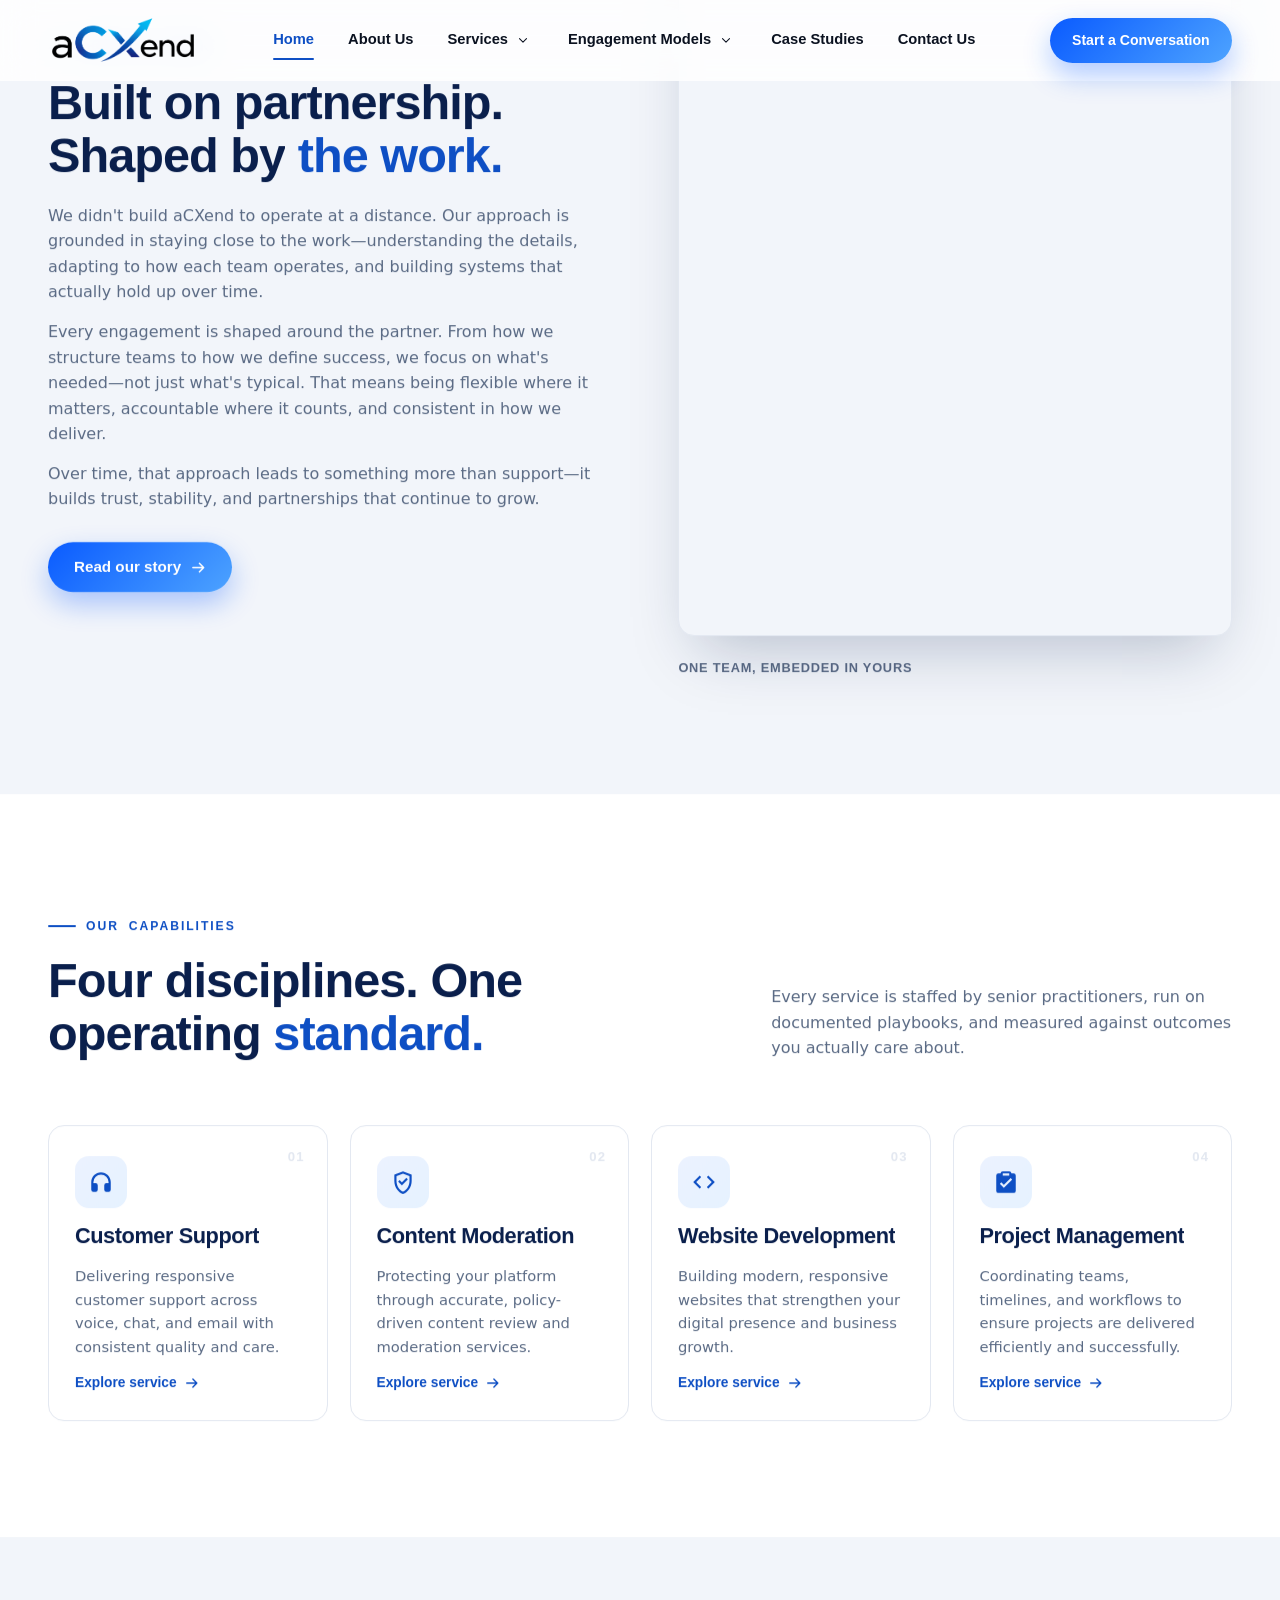
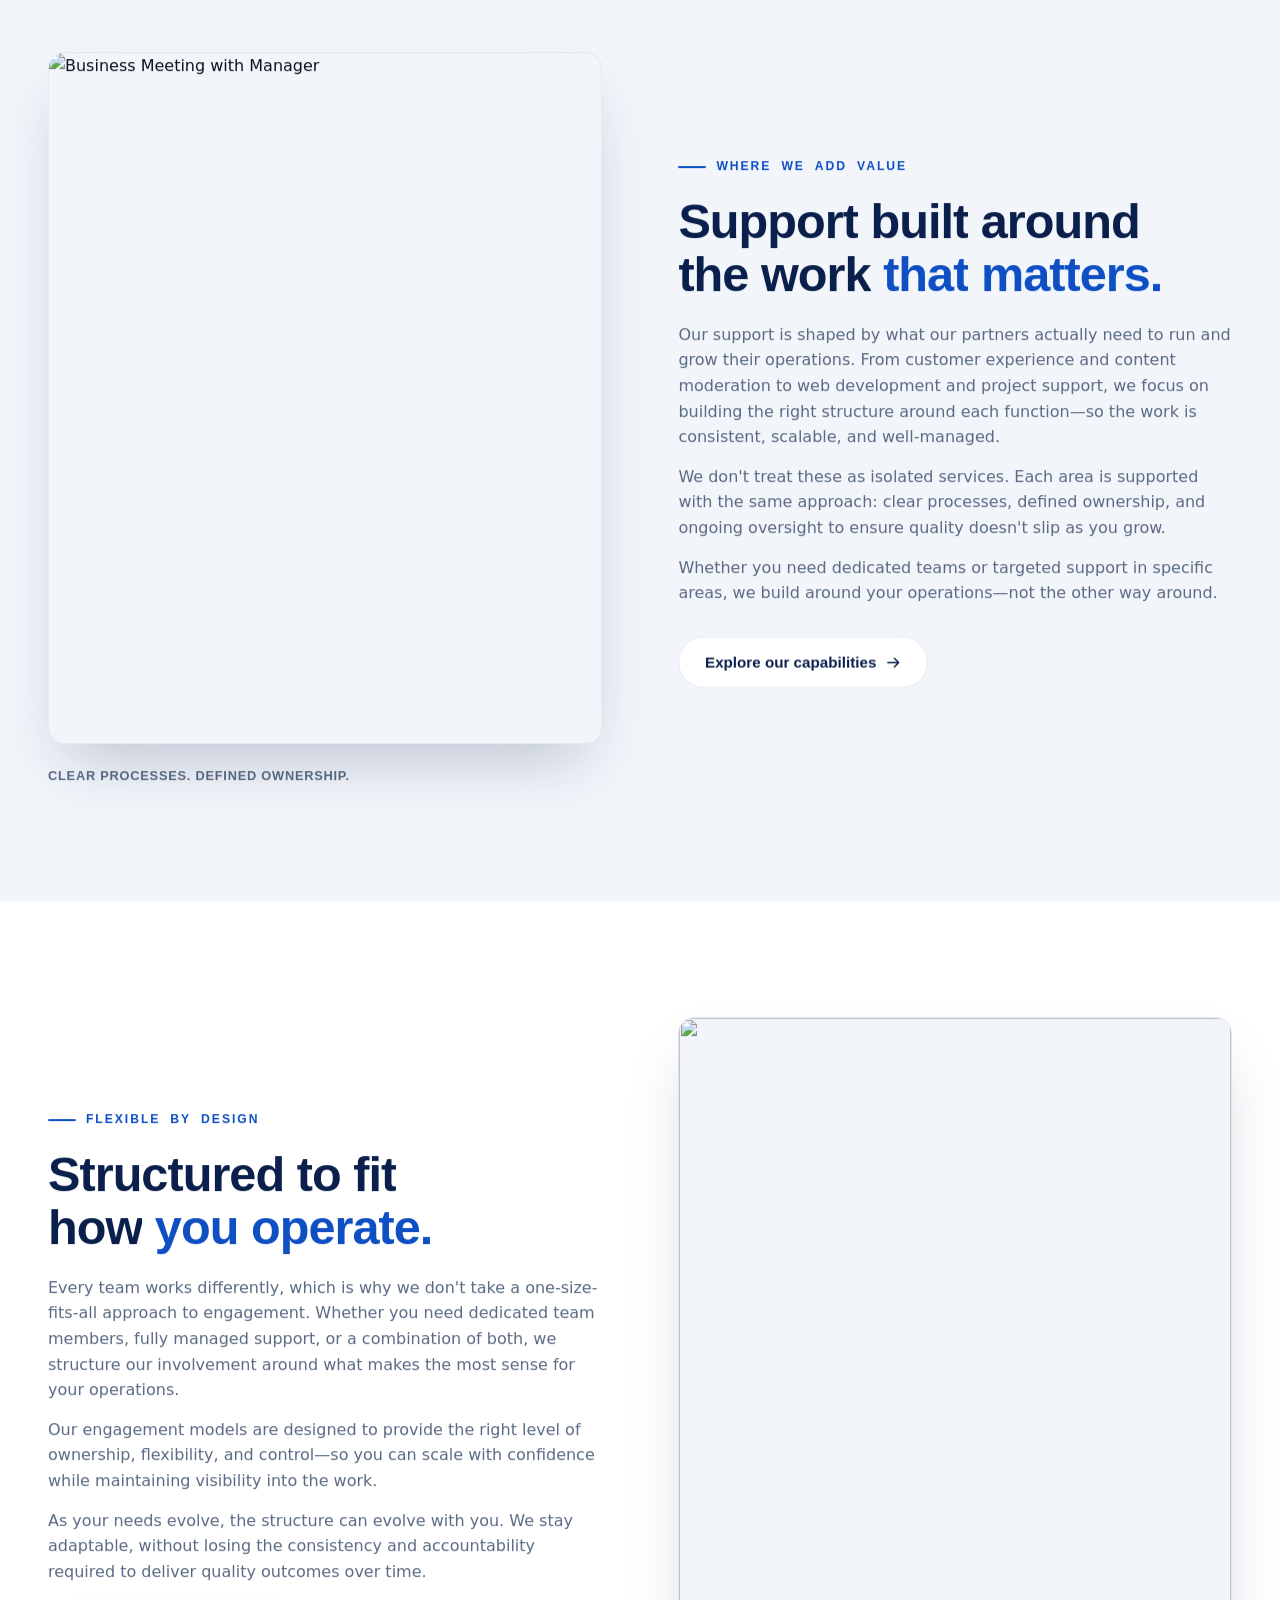
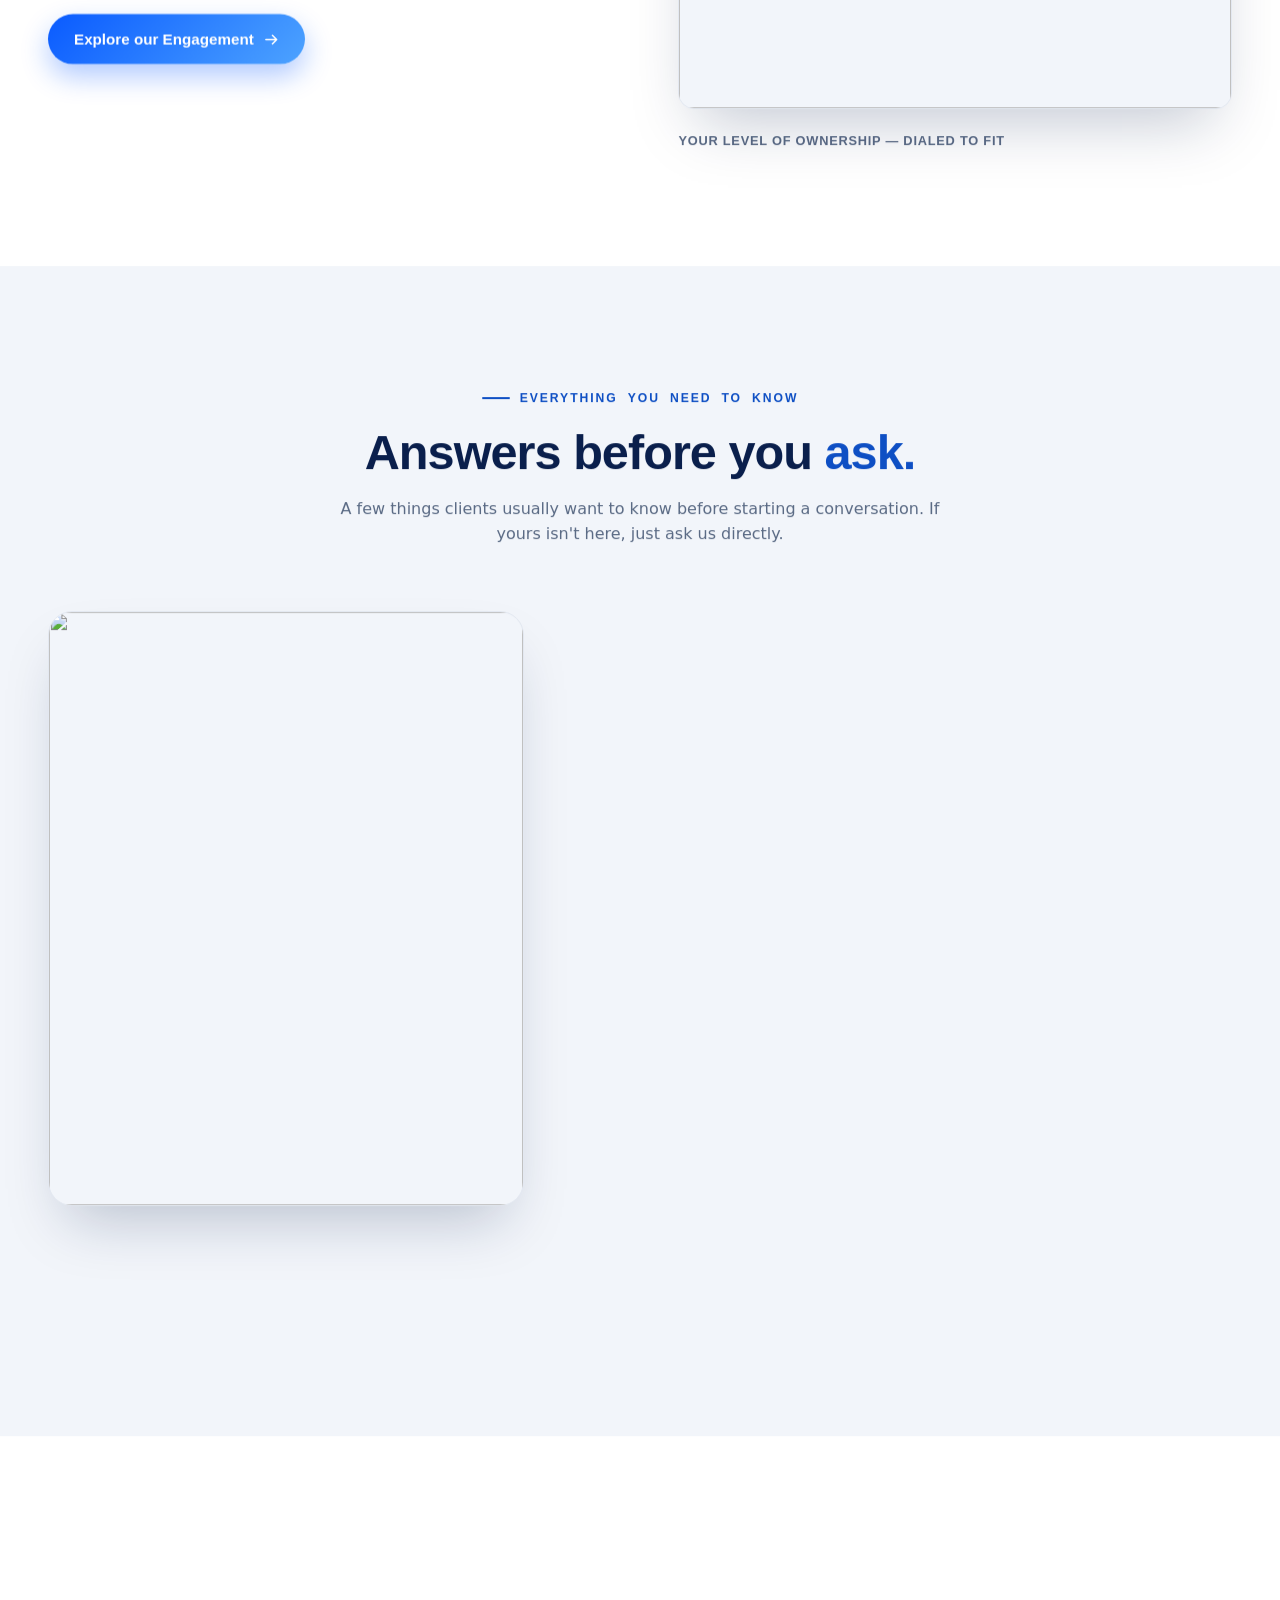
==== commit 7c91972c: "Update index.html" ====
--- a/index.html
+++ b/index.html
@@ -71,6 +71,8 @@
         </div>
       </div>
 
+     <div class="nav-item"><a class="nav-link" href="case-studies.html">Case Studies</a></div>
+
       <div class="nav-item"><a class="nav-link" href="/contact">Contact Us</a></div>
     </nav>
 
--- a/css/tokens.css
+++ b/css/tokens.css
@@ -0,0 +1,53 @@
+/* ==========================================================================
+   aCXend — Design tokens
+   Brand: Royal Blue #0E4FC4 · Deep Navy #0A1F4C
+   Single source of truth for color, spacing, radius, motion, depth, z-index.
+   Load this file first on every page.
+   ========================================================================== */
+
+:root {
+  /* Brand */
+  --navy:        #0A1F4C;
+  --navy-deep:   #061434;
+  --ink:         #0B1220;
+  --royal:       #0E4FC4;
+  --royal-hover: #0B40A3;
+  --azure:       #2F7BE0;
+  --sky:         #6FA8F2;
+  --cta-1:       #0A5BFF;
+  --cta-2:       #4DA3FF;
+
+  /* Neutrals */
+  --white: #FFFFFF;
+  --cloud: #F2F5FA;
+  --slate: #5B6B85;
+  --line:  #E3E8F1;
+
+  /* Layout */
+  --container: 1240px;
+  --gutter: 28px;
+  --radius: 16px;
+  --radius-sm: 10px;
+  --radius-pill: 999px;
+
+  /* Motion */
+  --ease: cubic-bezier(.2,.7,.2,1);
+  --ease-lux: cubic-bezier(.16,1,.3,1);
+  --dur: .3s;
+
+  /* Depth */
+  --shadow-sm: 0 1px 2px rgba(10,31,76,.06);
+  --shadow-md: 0 12px 30px -12px rgba(10,31,76,.18);
+  --shadow-lg: 0 30px 60px -20px rgba(10,31,76,.25);
+  --shadow-cta: 0 12px 28px rgba(10,91,255,.32);
+
+  /* Z-scale */
+  --z-nav: 100;
+  --z-skip: 1000;
+}
+
+
+/* Responsive token overrides */
+@media (max-width: 640px) {
+  :root { --gutter: 20px; }
+}
--- a/css/base.css
+++ b/css/base.css
@@ -0,0 +1,115 @@
+/* ==========================================================================
+   aCXend — Base
+   Reset, base element styles, layout primitives (container/section/eyebrow),
+   and the button system. Depends on tokens.css. Load on every page.
+   ========================================================================== */
+
+/* ---------- 2. Base ---------- */
+*, *::before, *::after { box-sizing: border-box; margin: 0; padding: 0; }
+html { -webkit-text-size-adjust: 100%; }
+body {
+  font-family: 'Inter', system-ui, -apple-system, 'Segoe UI', Roboto, sans-serif;
+  font-size: 16px;
+  line-height: 1.6;
+  color: var(--ink);
+  background: var(--white);
+  -webkit-font-smoothing: antialiased;
+  overflow-x: clip;
+}
+img { max-width: 100%; display: block; }
+a { color: inherit; text-decoration: none; }
+a, button, [role="button"] { cursor: pointer; touch-action: manipulation; }
+button { font: inherit; border: 0; background: none; color: inherit; }
+ul { list-style: none; }
+svg { display: block; }
+
+h1, h2, h3, h4 {
+  font-family: 'Manrope', 'Inter', sans-serif;
+  color: var(--navy);
+  letter-spacing: -0.02em;
+  line-height: 1.1;
+  font-weight: 700;
+  text-wrap: balance;
+}
+h1 { font-size: clamp(2.5rem, 4.6vw, 4rem); font-weight: 800; }
+h2 { font-size: clamp(1.9rem, 3.8vw, 3.1rem); }
+h3 { font-size: clamp(1.2rem, 1.7vw, 1.4rem); line-height: 1.3; }
+h4 { font-size: .92rem; letter-spacing: .1em; text-transform: uppercase; }
+p  { color: var(--slate); max-width: 62ch; }
+.accent { color: var(--royal); }
+
+/* Focus — visible, on-brand */
+:focus-visible { outline: 2px solid var(--azure); outline-offset: 3px; border-radius: 4px; }
+
+/* Skip link */
+.skip-link {
+  position: fixed; top: -60px; left: 16px; z-index: var(--z-skip);
+  background: var(--navy); color: var(--white);
+  padding: 12px 20px; border-radius: var(--radius-sm);
+  font-weight: 600; transition: top .2s var(--ease);
+}
+.skip-link:focus { top: 16px; }
+
+/* ---------- 3. Layout primitives ---------- */
+.container { width: 100%; max-width: var(--container); margin-inline: auto; padding-inline: var(--gutter); }
+.container.narrow { max-width: 820px; }
+.section { padding-block: clamp(72px, 9vw, 136px); }
+.section--tight { padding-block: clamp(56px, 6vw, 96px); }
+.section--cloud { background: var(--cloud); }
+
+.eyebrow {
+  display: inline-flex; align-items: center; gap: 10px;
+  font-family: 'Manrope', sans-serif;
+  font-size: .76rem; font-weight: 700; letter-spacing: .16em;
+  text-transform: uppercase; color: var(--royal);
+  margin-bottom: 18px;
+}
+.eyebrow::before { content: ""; width: 28px; height: 2px; border-radius: 2px; background: currentColor; }
+.eyebrow--light { color: var(--sky); }
+.eyebrow--sky { color: var(--sky); }
+
+.section h2 { margin-bottom: 20px; }
+.section p + p { margin-top: 14px; }
+.section .btn { margin-top: 30px; }
+
+/* ---------- 4. Buttons ---------- */
+.btn {
+  display: inline-flex; align-items: center; gap: 10px;
+  min-height: 48px; padding: 13px 26px;
+  border-radius: var(--radius-pill);
+  font-family: 'Manrope', sans-serif;
+  font-weight: 700; font-size: .95rem;
+  white-space: nowrap;
+  transition: transform var(--dur) var(--ease), box-shadow var(--dur) var(--ease),
+              background var(--dur) var(--ease), border-color var(--dur) var(--ease),
+              color var(--dur) var(--ease);
+}
+.btn:active { transform: scale(.98); }
+.btn .arrow { width: 15px; height: 15px; transition: transform var(--dur) var(--ease); }
+.btn:hover .arrow { transform: translateX(4px); }
+.btn-icon { width: 15px; height: 15px; flex: none; }
+
+.btn-primary {
+  color: var(--white);
+  background: linear-gradient(135deg, var(--cta-1), var(--cta-2));
+  box-shadow: var(--shadow-cta);
+}
+.btn-primary:hover { transform: translateY(-2px); box-shadow: 0 18px 36px -8px rgba(10,91,255,.45); }
+
+.btn-secondary { color: var(--navy); border: 1px solid var(--line); background: var(--white); }
+.btn-secondary:hover { border-color: var(--navy); transform: translateY(-2px); box-shadow: var(--shadow-md); }
+
+.btn-ghost { color: var(--white); border: 1px solid rgba(255,255,255,.28); backdrop-filter: blur(6px); }
+.btn-ghost:hover { border-color: rgba(255,255,255,.6); background: rgba(255,255,255,.07); transform: translateY(-2px); }
+
+.btn-light { color: var(--navy); background: var(--white); box-shadow: 0 14px 30px -10px rgba(0,0,0,.35); }
+.btn-light:hover { transform: translateY(-2px); box-shadow: 0 20px 40px -12px rgba(0,0,0,.45); }
+
+.btn-lg { padding: 16px 32px; font-size: 1rem; }
+.btn-nav { padding: 11px 22px; min-height: 44px; font-size: .88rem; }
+
+
+/* ---------- Responsive ---------- */
+@media (max-width: 640px) {
+  .btn-lg { width: 100%; justify-content: center; }
+}
--- a/css/components.css
+++ b/css/components.css
@@ -0,0 +1,865 @@
+/* ==========================================================================
+   aCXend — Components
+   Reusable, page-agnostic UI blocks: navigation, footer, marquee, split
+   sections, capability/value/model cards, CTA banner, page-hero, services,
+   contact form, and FAQ accordion. Depends on tokens.css + base.css.
+   Load on every page that uses these blocks.
+   ========================================================================== */
+
+/* ---------- 5. Navigation ---------- */
+.nav-wrap {
+  position: fixed; top: 0; left: 0; right: 0; z-index: var(--z-nav);
+  padding-block: 14px;
+  background: rgba(255,255,255,.82);
+  backdrop-filter: blur(16px);
+  -webkit-backdrop-filter: blur(16px);
+  border-bottom: 1px solid transparent;
+  transition: border-color var(--dur) var(--ease), box-shadow var(--dur) var(--ease), background var(--dur) var(--ease);
+}
+.nav-wrap.scrolled { border-color: var(--line); box-shadow: 0 8px 24px -18px rgba(10,31,76,.35); background: rgba(255,255,255,.92); }
+
+.nav { display: flex; align-items: center; justify-content: space-between; gap: 32px; }
+.brand { display: inline-flex; align-items: center; }
+.brand-logo { height: 52px; width: auto; }
+.brand-word { font-family: 'Manrope', sans-serif; font-weight: 800; font-size: 1.5rem; color: var(--navy); letter-spacing: -.02em; }
+.brand-word b { color: var(--royal); }
+.brand-word--light { color: var(--white); }
+
+.nav-menu { display: flex; align-items: center; gap: 6px; }
+.nav-item { position: relative; }
+.nav-link {
+  display: inline-flex; align-items: center; gap: 4px;
+  padding: 10px 14px; border-radius: var(--radius-sm);
+  font-family: 'Manrope', sans-serif; font-weight: 600; font-size: .92rem;
+  color: var(--ink);
+  transition: color var(--dur) var(--ease), background var(--dur) var(--ease);
+}
+.nav-link:hover { color: var(--royal); background: var(--cloud); }
+.nav-link.active { color: var(--royal); }
+.nav-link.active::after {
+  content: ""; position: absolute; left: 14px; right: 14px; bottom: 2px;
+  height: 2px; border-radius: 2px; background: var(--royal);
+}
+
+.caret { display: inline-flex; padding: 4px; border-radius: 6px; color: currentColor; }
+.caret svg { width: 14px; height: 14px; transition: transform var(--dur) var(--ease); }
+
+/* Dropdown — desktop hover + keyboard focus-within */
+.dropdown {
+  position: absolute; top: calc(100% + 10px); left: 0;
+  min-width: 230px; padding: 8px;
+  background: var(--white); border: 1px solid var(--line);
+  border-radius: var(--radius-sm); box-shadow: var(--shadow-lg);
+  opacity: 0; visibility: hidden; transform: translateY(8px);
+  transition: opacity .22s var(--ease), transform .22s var(--ease), visibility .22s;
+}
+.dropdown a {
+  display: block; padding: 10px 14px; border-radius: 8px;
+  font-size: .9rem; font-weight: 500; color: var(--ink);
+  transition: background var(--dur) var(--ease), color var(--dur) var(--ease);
+}
+.dropdown a:hover { background: var(--cloud); color: var(--royal); }
+
+@media (min-width: 992px) {
+  .nav-item:hover > .dropdown,
+  .nav-item:focus-within > .dropdown { opacity: 1; visibility: visible; transform: translateY(0); }
+  .nav-item:hover .caret svg,
+  .nav-item:focus-within .caret svg { transform: rotate(180deg); }
+}
+
+.nav-cta { display: flex; align-items: center; gap: 14px; }
+.menu-toggle {
+  display: none; flex-direction: column; justify-content: center; gap: 5px;
+  width: 44px; height: 44px; padding: 10px; border-radius: var(--radius-sm);
+}
+.menu-toggle span { display: block; height: 2px; border-radius: 2px; background: var(--navy); transition: transform var(--dur) var(--ease), opacity var(--dur) var(--ease); }
+.menu-toggle[aria-expanded="true"] span:nth-child(1) { transform: translateY(7px) rotate(45deg); }
+.menu-toggle[aria-expanded="true"] span:nth-child(2) { opacity: 0; }
+.menu-toggle[aria-expanded="true"] span:nth-child(3) { transform: translateY(-7px) rotate(-45deg); }
+
+
+/* ---------- 7. Marquee — capability strip ---------- */
+.marquee { overflow: hidden; border-block: 1px solid var(--line); background: var(--white); }
+.marquee-track { display: flex; width: max-content; animation: marquee 40s linear infinite; }
+.marquee-track.js-marquee { animation: none; }
+.marquee:hover .marquee-track { animation-play-state: paused; }
+.marquee-group { display: flex; align-items: stretch; }
+
+/* Each capability is a fixed-width cell — icon badge, bold label, short
+   supporting line — separated by hairline dividers so the strip reads as
+   one continuous premium ribbon rather than a row of floating cards. */
+.mq-item {
+  /* Each cell hugs its own content and never wraps, so every ticker box is
+     a clean single-line title + single-line descriptor at a consistent
+     height. (Fixed-width cells used to force long labels to wrap onto a
+     second line, breaking the alignment.) */
+  flex: none; width: auto; white-space: nowrap;
+  display: flex; flex-direction: column; justify-content: center; gap: 8px;
+  padding: 26px 34px;
+  border-right: 1px solid var(--line);
+}
+.mq-icon {
+  width: 40px; height: 40px; border-radius: 11px;
+  display: grid; place-items: center;
+  font-size: 1.05rem; line-height: 1;
+  background: linear-gradient(135deg, var(--cta-1), var(--cta-2));
+  box-shadow: 0 8px 16px -8px rgba(10,91,255,.45);
+}
+.mq-icon--dark {
+  background: linear-gradient(135deg, var(--navy-deep), var(--navy));
+  box-shadow: 0 8px 16px -8px rgba(6,20,52,.5);
+}
+.mq-title { font-family: 'Manrope', sans-serif; font-weight: 700; font-size: .95rem; color: var(--navy); }
+.mq-desc { font-size: .82rem; color: var(--slate); }
+@keyframes marquee { to { transform: translateX(-50%); } }
+
+
+/* ---------- 8. Split sections ---------- */
+.split {
+  display: grid; grid-template-columns: minmax(0, 1fr) minmax(0, 1fr);
+  align-items: center; gap: clamp(40px, 6vw, 90px);
+}
+.split--reverse .split-body { order: 2; }
+.split--reverse .split-visual { order: 1; }
+
+/* Visual panels — professional imagery, replacing the earlier SVG/board/
+   meter panels so the "How we work", "Where we add value", and "Flexible
+   by design" sections lean on real photography instead of illustrated
+   data that a new company doesn't yet have. */
+.split-visual { margin: 0; }
+.split-photo {
+  position: relative;
+  aspect-ratio: 4 / 5;
+  border-radius: var(--radius);
+  overflow: clip;
+  border: 1px solid var(--line);
+  box-shadow: var(--shadow-lg);
+  background: var(--cloud); /* shows while the image decodes */
+}
+.split-photo img {
+  width: 100%; height: 100%;
+  object-fit: cover; object-position: center;
+  display: block;
+}
+.panel-tag {
+  margin-top: 22px; font-family: 'Manrope', sans-serif;
+  font-size: .8rem; font-weight: 700; letter-spacing: .06em;
+  color: var(--slate); text-transform: uppercase;
+}
+
+
+/* ---------- 9. Capabilities ---------- */
+.section-head {
+  display: grid; grid-template-columns: minmax(0, 1.2fr) minmax(0, .8fr);
+  align-items: end; gap: 32px; margin-bottom: clamp(44px, 5vw, 64px);
+}
+.section-head h2 { margin-bottom: 0; }
+.section-head p { justify-self: end; align-self: end; }
+
+/* Centered variant — heading and supporting text stack in a single
+   column instead of sitting side by side in the default two-column grid. */
+.section-head--center {
+  grid-template-columns: 1fr;
+  justify-items: center;
+  text-align: center;
+  gap: 16px;
+}
+.section-head--center .eyebrow { justify-content: center; }
+.section-head--center p { justify-self: center; align-self: auto; max-width: 640px; margin-inline: auto; }
+
+.cap-grid { display: grid; grid-template-columns: repeat(4, 1fr); gap: 22px; }
+.cap-card {
+  position: relative; display: flex; flex-direction: column; gap: 14px;
+  padding: 30px 26px 26px;
+  background: var(--white); border: 1px solid var(--line); border-radius: var(--radius);
+  transition: transform var(--dur) var(--ease-lux), box-shadow var(--dur) var(--ease), border-color var(--dur) var(--ease);
+  overflow: clip;
+}
+.cap-card::before {
+  content: ""; position: absolute; inset: 0 0 auto 0; height: 3px;
+  background: linear-gradient(90deg, var(--cta-1), var(--cta-2));
+  transform: scaleX(0); transform-origin: left;
+  transition: transform .4s var(--ease-lux);
+}
+.cap-card:hover { transform: translateY(-6px); box-shadow: var(--shadow-lg); border-color: rgba(47,123,224,.4); }
+.cap-card:hover::before { transform: scaleX(1); }
+
+.cap-num {
+  position: absolute; top: 20px; right: 22px;
+  font-family: 'Manrope', sans-serif; font-weight: 800; font-size: .82rem;
+  color: var(--line); letter-spacing: .08em;
+  transition: color var(--dur) var(--ease);
+}
+.cap-card:hover .cap-num { color: var(--sky); }
+.cap-icon {
+  display: inline-flex; align-items: center; justify-content: center;
+  width: 52px; height: 52px; border-radius: 14px;
+  background: linear-gradient(135deg, rgba(10,91,255,.08), rgba(77,163,255,.14));
+  color: var(--royal);
+  transition: transform var(--dur) var(--ease-lux), background var(--dur) var(--ease), color var(--dur) var(--ease);
+}
+.cap-icon svg { width: 26px; height: 26px; }
+.cap-card:hover .cap-icon { transform: scale(1.06) rotate(-3deg); background: linear-gradient(135deg, var(--cta-1), var(--cta-2)); color: var(--white); }
+.cap-card p { font-size: .92rem; flex: 1; }
+.cap-link {
+  display: inline-flex; align-items: center; gap: 8px;
+  font-family: 'Manrope', sans-serif; font-weight: 700; font-size: .86rem; color: var(--royal);
+}
+.cap-link .arrow { width: 14px; height: 14px; transition: transform var(--dur) var(--ease); }
+.cap-card:hover .cap-link .arrow { transform: translateX(4px); }
+
+
+.cap-grid--three { grid-template-columns: repeat(3, minmax(0, 1fr)); }
+
+
+/* ---------- 10. CTA banner ---------- */
+.cta-banner {
+  position: relative; overflow: clip;
+  padding: clamp(48px, 7vw, 88px) clamp(28px, 6vw, 88px);
+  border-radius: calc(var(--radius) + 8px);
+  background: linear-gradient(140deg, var(--navy-deep), var(--navy) 55%, #10306E);
+  box-shadow: var(--shadow-lg);
+}
+.cta-banner h2 { color: var(--white); }
+.cta-banner p { color: rgba(226,236,252,.78); }
+
+/* Background video (layer 0) — muted/looped ambient footage, subtle rather
+   than distracting; sits on top of the gradient fallback above. */
+.cta-video-wrap { position: absolute; inset: 0; z-index: 0; }
+.cta-video {
+  position: absolute; inset: 0;
+  width: 100%; height: 100%;
+  object-fit: cover; object-position: center;
+  opacity: 0;
+  transition: opacity 1.2s var(--ease-lux);
+}
+.cta-video.is-ready { opacity: .5; }
+
+/* Dark readability scrim (layer 1) — echoes the brand gradient so the video
+   feels integrated rather than pasted on top. */
+.cta-video-overlay {
+  position: absolute; inset: 0; z-index: 1;
+  background: linear-gradient(140deg, rgba(6,20,52,.90), rgba(10,31,76,.82) 55%, rgba(16,48,110,.80));
+}
+
+/* Ambient glow (layer 2) + content (layer 3) sit above the video/overlay */
+.cta-glow {
+  position: absolute; z-index: 2; width: 500px; height: 500px; top: -220px; right: -140px;
+  border-radius: 50%; filter: blur(90px);
+  background: radial-gradient(circle, rgba(77,163,255,.4), transparent 65%);
+  pointer-events: none;
+  mix-blend-mode: screen;
+}
+
+/* Centered content column */
+.cta-content {
+  position: relative; z-index: 3;
+  max-width: 640px; margin-inline: auto;
+  text-align: center;
+  display: flex; flex-direction: column; align-items: center;
+}
+.cta-content .eyebrow { justify-content: center; }
+.cta-content p { margin-inline: auto; }
+.cta-actions { display: flex; flex-wrap: wrap; justify-content: center; gap: 14px; margin-top: 32px; }
+
+@media (prefers-reduced-motion: reduce) {
+  .cta-video-wrap, .cta-video { display: none !important; }
+}
+
+
+/* ---------- 11. Footer ---------- */
+.footer { background: var(--navy-deep); color: rgba(226,236,252,.75); padding-block: clamp(56px, 7vw, 88px) 28px; }
+.footer a { transition: color var(--dur) var(--ease); }
+.footer a:hover { color: var(--white); }
+
+.footer-top { display: grid; grid-template-columns: minmax(0, .9fr) minmax(0, 1.6fr); gap: clamp(36px, 5vw, 72px); }
+.footer-logo img { height:50px; width: auto; }
+.footer-address { font-style: normal; margin-top: 20px; display: grid; gap: 10px; font-size: .92rem; }
+
+/* Three evenly-spaced, evenly-aligned columns: primary nav, Services,
+   Engagement Models. Each is its own vertical list — one link per line,
+   left-aligned, consistent 14px rhythm between items. */
+.footer-cols { display: grid; grid-template-columns: repeat(3, 1fr); gap: 28px; }
+.footer-cols ul { display: grid; gap: 14px; align-content: start; }
+.footer-cols h4 { color: var(--sky); font-size: .74rem; letter-spacing: .04em; text-transform: uppercase; margin-bottom: 4px; }
+
+.footer-col-primary a {
+  font-family: 'Manrope', sans-serif; font-weight: 400;
+ font-size: clamp(0.9rem, 1.1vw, 1rem); color: var(--white);
+}
+.footer-col-primary a:hover { color: var(--sky); }
+
+.footer-cols .footer-col-services a,
+.footer-cols .footer-col-engagement a { font-size: .9rem; color: rgba(226,236,252,.85); }
+.footer-cols .footer-col-services a:hover,
+.footer-cols .footer-col-engagement a:hover { color: var(--sky); }
+
+.footer-giant {
+  display: flex; align-items: baseline; gap: 8px;
+  margin-block: clamp(40px, 6vw, 72px) 30px;
+  font-family: 'Manrope', sans-serif; font-weight: 800;
+  font-size: clamp(4rem, 14vw, 12.5rem); line-height: .95; letter-spacing: -.04em;
+  color: rgba(255,255,255,.08);
+  user-select: none;
+  transition: color .6s var(--ease);
+}
+.footer-giant:hover { color: rgba(111,168,242,.16); }
+.footer-giant svg { width: .5em; height: .5em; stroke-width: 2; }
+
+.footer-bar {
+  display: flex; flex-wrap: wrap; align-items: center; gap: 12px 18px;
+  padding-block: 22px; border-top: 1px solid rgba(255,255,255,.1);
+}
+.footer-follow-label { font-family: 'Manrope', sans-serif; font-weight: 700; font-size: .82rem; letter-spacing: .1em; text-transform: uppercase; }
+.footer-social { display: flex; gap: 8px; }
+.footer-social a {
+  display: inline-flex; align-items: center; justify-content: center;
+  width: 44px; height: 44px; border-radius: 50%;
+  border: 1px solid rgba(255,255,255,.16);
+  transition: background var(--dur) var(--ease), border-color var(--dur) var(--ease), transform var(--dur) var(--ease);
+}
+.footer-social a:hover { background: rgba(255,255,255,.08); border-color: var(--sky); transform: translateY(-3px); }
+.footer-social svg { width: 18px; height: 18px; fill: currentColor; }
+.footer-hours { margin-left: auto; font-size: .8rem; color: rgba(226,236,252,.55); }
+
+.footer-legal {
+  display: flex; flex-wrap: wrap; align-items: center; justify-content: space-between; gap: 14px;
+  padding-top: 22px; border-top: 1px solid rgba(255,255,255,.1);
+  font-size: .82rem; color: rgba(226,236,252,.5);
+}
+.footer-legal ul { display: flex; flex-wrap: wrap; gap: 20px; }
+
+
+/* ---------- Page hero ----------
+   Premium cinematic video hero for every inner page (About, Services,
+   Contact, individual service pages, etc). Full-width autoplay/muted/
+   loop/playsinline background video + a subtle dark overlay (20–35%,
+   per spec) for text legibility, spanning the entire hero behind BOTH
+   columns below.
+
+   Two-column composition, mirroring the Home hero's own two-column
+   layout so inner pages read as an extension of it: left column is
+   left-aligned content (eyebrow, H1, paragraph, CTAs), right column is
+   a large rounded photo. Stacks to one column (content, then image) on
+   mobile. The Home page hero itself is a separate, unique component
+   (see home.css) — this is not it. */
+.page-hero {
+  position: relative;
+  min-height: clamp(560px, 75vh, 900px);
+  display: flex;
+  align-items: center;
+  color: var(--white);
+  overflow: clip;
+  /* Fallback fill — visible only if no video is supplied, or while it loads */
+  background: linear-gradient(180deg, var(--navy-deep) 0%, var(--navy) 100%);
+}
+.page-hero-media { position: absolute; inset: 0; z-index: 0; }
+.page-hero-video {
+  width: 100%; height: 100%;
+  object-fit: cover; object-position: center;
+  display: block;
+  opacity: 0;
+  transition: opacity 1s var(--ease-lux);
+}
+.page-hero-video.is-ready { opacity: 1; }
+.page-hero-overlay {
+  position: absolute; inset: 0; z-index: 1;
+  /* 20–35% dark overlay per spec — spans the full hero behind both columns */
+  background: rgba(6, 20, 52, .3);
+}
+/* A touch deeper — used on the Services pages, where the video content
+   made the default 30% overlay not quite enough for comfortable text
+   contrast. Still lets the video read clearly through it. */
+.page-hero-overlay--deep {
+  background: rgba(6, 20, 52, .5);
+}
+
+/* Single-column, left-aligned hero content — used by every inner page now
+   that hero images have been removed sitewide. Capped at 680px so text
+   stays readable rather than stretching the full container width. */
+.page-hero-inner {
+  position: relative; z-index: 3; width: 100%;
+  padding-block: clamp(64px, 8vw, 110px);
+}
+.page-hero-content { text-align: left; max-width: 680px; }
+.page-hero-content .crumbs,
+.page-hero-content .eyebrow { justify-content: flex-start; }
+.page-hero h1 { color: var(--white); margin-bottom: 18px; font-size: clamp(2.5rem, 4.6vw, 4rem); }
+.page-hero-desc { color: rgba(226,236,252,.88); font-size: clamp(1rem, 1.25vw, 1.15rem); max-width: 50ch; }
+.page-hero-cta { display: flex; flex-wrap: wrap; justify-content: flex-start; gap: 14px; margin-top: 32px; }
+
+.crumbs {
+  display: flex; align-items: center; gap: 8px;
+  margin-bottom: 26px;
+  font-family: 'Manrope', sans-serif; font-size: 1rem; font-weight: 600;
+  color: rgba(226,236,252,.55);
+}
+.crumbs a { color: rgba(226,236,252,.75); transition: color var(--dur) var(--ease); }
+.crumbs a:hover { color: var(--white); }
+.crumbs svg { width: 12px; height: 12px; opacity: .5; }
+.crumbs [aria-current] { color: var(--sky); }
+
+.page-hero-jump { display: flex; flex-wrap: wrap; gap: 10px; margin-top: 30px; }
+.page-hero-jump a {
+  padding: 9px 18px; min-height: 40px; display: inline-flex; align-items: center;
+  border: 1px solid rgba(255,255,255,.2); border-radius: var(--radius-pill);
+  font-family: 'Manrope', sans-serif; font-size: .84rem; font-weight: 600;
+  color: rgba(226,236,252,.85);
+  transition: background var(--dur) var(--ease), border-color var(--dur) var(--ease), color var(--dur) var(--ease), transform var(--dur) var(--ease);
+}
+.page-hero-jump a:hover { background: rgba(255,255,255,.08); border-color: var(--sky); color: var(--white); transform: translateY(-2px); }
+
+.page-hero-content .eyebrow, .page-hero h1, .page-hero-desc, .page-hero .crumbs {
+    text-shadow: 0 2px 22px rgba(6, 20, 52, .45), 0 1px 4px rgba(6, 20, 52, .55);
+}
+
+@media (max-width: 640px) {
+  .page-hero { min-height: clamp(480px, 92vh, 760px); }
+}
+@media (prefers-reduced-motion: reduce) {
+  /* main.js removes the whole .page-hero-media (video) node for reduced
+     motion; this is a defensive fallback in case JS hasn't run yet. */
+  .page-hero-video { display: none; }
+}
+
+
+/* ---------- Stats band (light pages) ---------- */
+.band-stats { background: var(--navy-deep); padding-block: 8px; }
+.band-stats .stat-num { color: var(--white); }
+.band-stats .stat-lbl { color: rgba(226,236,252,.65); }
+
+
+/* ---------- Services ---------- */
+.svc { scroll-margin-top: 90px; }
+/* Engagement Models nav dropdown links to these as same-page anchors
+   (engagement-models.html#staff-augmentation, etc.) rather than separate
+   pages — this keeps the fixed nav from covering the section on jump,
+   for both same-page clicks and cross-page links that land mid-page. */
+#staff-augmentation, #managed-services, #hybrid-model { scroll-margin-top: 100px; }
+.svc-list { display: grid; gap: 12px; margin-top: 22px; }
+.svc-list li {
+  position: relative; padding-left: 32px;
+  color: var(--ink); font-weight: 500; font-size: .95rem;
+}
+.svc-list li::before {
+  content: ""; position: absolute; left: 0; top: 1px;
+  width: 20px; height: 20px; border-radius: 50%;
+  background: linear-gradient(135deg, rgba(10,91,255,.12), rgba(77,163,255,.2));
+}
+.svc-list li::after {
+  content: ""; position: absolute; left: 6px; top: 5px;
+  width: 6px; height: 9px;
+  border: solid var(--royal); border-width: 0 2px 2px 0; transform: rotate(45deg);
+}
+.svc-badge {
+  display: inline-flex; align-items: center; justify-content: center;
+  width: 60px; height: 60px; border-radius: 16px;
+  background: linear-gradient(135deg, var(--cta-1), var(--cta-2));
+  color: var(--white); box-shadow: var(--shadow-cta);
+}
+.svc-badge svg { width: 30px; height: 30px; }
+
+/* Browser mock (website development panel) */
+.browser-mock { border: 1px solid var(--line); border-radius: var(--radius-sm); overflow: clip; }
+.browser-bar { display: flex; gap: 6px; padding: 10px 12px; background: var(--cloud); border-bottom: 1px solid var(--line); }
+.browser-bar span { width: 9px; height: 9px; border-radius: 50%; background: var(--line); }
+.browser-bar span:first-child { background: var(--sky); }
+.browser-body { display: grid; gap: 12px; padding: 20px; }
+.browser-cta { width: 110px; height: 32px; border-radius: var(--radius-pill); background: linear-gradient(135deg, var(--cta-1), var(--cta-2)); margin-top: 4px; }
+
+
+/* ---------- Value & model cards ---------- */
+.value-grid { display: grid; grid-template-columns: repeat(4, 1fr); gap: 22px; }
+.value-card {
+  display: grid; gap: 12px; align-content: start;
+  padding: 30px 26px;
+  background: var(--white); border: 1px solid var(--line); border-radius: var(--radius);
+  transition: transform var(--dur) var(--ease-lux), box-shadow var(--dur) var(--ease), border-color var(--dur) var(--ease);
+}
+.value-card:hover { transform: translateY(-6px); box-shadow: var(--shadow-lg); border-color: rgba(47,123,224,.4); }
+.value-num {
+  font-family: 'Manrope', sans-serif; font-weight: 800; font-size: .8rem;
+  letter-spacing: .1em; color: var(--azure);
+}
+.value-card p { font-size: .92rem; }
+
+.model-grid { display: grid; grid-template-columns: repeat(3, 1fr); gap: 22px; }
+.model-card {
+  display: flex; flex-direction: column; gap: 12px;
+  padding: 32px 28px;
+  background: var(--white); border: 1px solid var(--line); border-radius: var(--radius);
+  transition: transform var(--dur) var(--ease-lux), box-shadow var(--dur) var(--ease), border-color var(--dur) var(--ease);
+}
+.model-card:hover { transform: translateY(-6px); box-shadow: var(--shadow-lg); border-color: rgba(47,123,224,.4); }
+.model-card p { font-size: .94rem; flex: 1; }
+
+
+/* ---------- Contact ---------- */
+.contact-grid {
+  display: grid; grid-template-columns: minmax(0, 1.4fr) minmax(0, .9fr);
+  gap: clamp(36px, 5vw, 72px); align-items: start;
+}
+.contact-h { margin-bottom: 12px; }
+.contact-form { display: grid; gap: 22px; margin-top: 30px; }
+.form-row { display: grid; grid-template-columns: 1fr 1fr; gap: 22px; }
+.form-field { display: grid; gap: 8px; }
+.form-field label { font-family: 'Manrope', sans-serif; font-weight: 700; font-size: .86rem; color: var(--navy); }
+.req { color: var(--royal); }
+.form-field input,
+.form-field select,
+.form-field textarea {
+  font: inherit; color: var(--ink);
+  min-height: 50px; padding: 13px 16px;
+  background: var(--white); border: 1px solid var(--line); border-radius: var(--radius-sm);
+  transition: border-color var(--dur) var(--ease), box-shadow var(--dur) var(--ease);
+  width: 100%;
+}
+.form-field textarea { resize: vertical; min-height: 140px; }
+.form-field input::placeholder, .form-field textarea::placeholder { color: #9AA7BE; }
+.form-field input:hover, .form-field select:hover, .form-field textarea:hover { border-color: #C6D2E4; }
+.form-field input:focus, .form-field select:focus, .form-field textarea:focus {
+  outline: none; border-color: var(--azure);
+  box-shadow: 0 0 0 3px rgba(47,123,224,.18);
+}
+.form-help { font-size: .8rem; color: var(--slate); }
+.form-status { display: none; padding: 14px 18px; border-radius: var(--radius-sm); font-weight: 500; font-size: .92rem; }
+.form-status.show { display: block; }
+.form-status.ok { background: #EBF9F0; color: #14683A; border: 1px solid #BFE8CF; }
+.form-status.err { background: #FDF0F0; color: #A02929; border: 1px solid #F2CBCB; }
+
+/* Leading icon inside text/email/textarea fields (not selects — those get
+   a trailing chevron instead, styled below). */
+.input-icon { position: relative; }
+.input-icon svg {
+  position: absolute; left: 16px; top: 24px; transform: translateY(-50%);
+  width: 18px; height: 18px; color: #9AA7BE; pointer-events: none;
+}
+.input-icon input,
+.input-icon textarea { padding-left: 46px; }
+.input-icon--top svg { top: 30px; }
+
+/* Custom trailing chevron on <select>, replacing the native arrow —
+   reuses the same chevron path as the nav dropdown caret for consistency. */
+.form-field select {
+  appearance: none; -webkit-appearance: none; -moz-appearance: none;
+  background-image: url("data:image/svg+xml,%3Csvg xmlns='http://www.w3.org/2000/svg' viewBox='0 0 20 20' fill='none'%3E%3Cpath d='M5 8l5 5 5-5' stroke='%230A5BFF' stroke-width='1.5' stroke-linecap='round' stroke-linejoin='round'/%3E%3C/svg%3E");
+  background-repeat: no-repeat;
+  background-position: right 16px center;
+  background-size: 18px;
+  padding-right: 44px;
+  cursor: pointer;
+}
+
+.visually-hidden {
+  position: absolute; width: 1px; height: 1px; overflow: hidden;
+  clip: rect(0 0 0 0); clip-path: inset(50%); white-space: nowrap;
+}
+
+.contact-aside { display: grid; gap: 18px; }
+.contact-card {
+  display: grid; gap: 8px; padding: 26px;
+  background: var(--white); border: 1px solid var(--line); border-radius: var(--radius);
+  transition: transform var(--dur) var(--ease-lux), box-shadow var(--dur) var(--ease);
+}
+.contact-card:hover { transform: translateY(-4px); box-shadow: var(--shadow-md); }
+.contact-card h3 { font-size: 1.02rem; }
+.contact-card a { color: var(--slate); transition: color var(--dur) var(--ease); }
+.contact-card a:hover { color: var(--royal); }
+.contact-card p { font-size: .92rem; }
+.contact-ic {
+  display: inline-flex; align-items: center; justify-content: center;
+  width: 46px; height: 46px; border-radius: 13px; margin-bottom: 4px;
+  background: linear-gradient(135deg, rgba(10,91,255,.08), rgba(77,163,255,.14));
+  color: var(--royal);
+}
+.contact-ic svg { width: 22px; height: 22px; }
+.contact-card--dark {
+  background: linear-gradient(140deg, var(--navy-deep), var(--navy));
+  border-color: transparent; color: var(--white);
+}
+.contact-card--dark h3 { color: var(--white); }
+
+/* ---------- Contact panel — photo + "Get in Touch" info list ----------
+   The right-hand column of the contact form section: one unified card
+   (photo on top, info rows + social links below), rather than several
+   separate floating .contact-card elements. */
+.contact-panel {
+  background: var(--white); border: 1px solid var(--line); border-radius: var(--radius);
+  overflow: clip; box-shadow: var(--shadow-lg);
+}
+.contact-panel-photo { position: relative; aspect-ratio: 16 / 11; background: var(--cloud); }
+.contact-panel-photo img { width: 100%; height: 100%; object-fit: cover; display: block; }
+.contact-info { padding: clamp(24px, 3vw, 32px); }
+.contact-info h3 { margin-bottom: 8px; }
+.contact-info > p { color: var(--slate); font-size: .92rem; margin-bottom: 8px; }
+
+.contact-info-list { display: grid; margin-top: 18px; }
+.contact-info-item {
+  display: flex; align-items: flex-start; gap: 16px;
+  padding: 16px 0; border-top: 1px solid var(--line);
+}
+.contact-info-item:first-child { border-top: 0; padding-top: 0; }
+.contact-info-ic {
+  flex: none; width: 44px; height: 44px; border-radius: 50%;
+  background: linear-gradient(135deg, rgba(10,91,255,.08), rgba(77,163,255,.14));
+  color: var(--royal);
+  display: grid; place-items: center;
+}
+.contact-info-ic svg { width: 19px; height: 19px; }
+.contact-info-item h4 { font-family: 'Manrope', sans-serif; font-weight: 700; font-size: .9rem; color: var(--navy); margin-bottom: 3px; }
+.contact-info-item p, .contact-info-item a { font-size: .87rem; color: var(--slate); line-height: 1.5; }
+.contact-info-item a:hover { color: var(--royal); }
+
+.contact-social { display: flex; gap: 10px; margin-top: 24px; }
+.contact-social a {
+  width: 38px; height: 38px; border-radius: 50%;
+  background: var(--cloud); color: var(--royal);
+  display: grid; place-items: center;
+  transition: background var(--dur) var(--ease), color var(--dur) var(--ease), transform var(--dur) var(--ease);
+}
+.contact-social a:hover { background: var(--royal); color: var(--white); transform: translateY(-2px); }
+.contact-social svg { width: 16px; height: 16px; }
+
+.next-steps { display: grid; gap: 12px; margin-top: 6px; padding-left: 0; counter-reset: step; list-style: none; }
+.next-steps li {
+  position: relative; padding-left: 40px;
+  color: rgba(226,236,252,.85); font-size: .92rem;
+  counter-increment: step;
+}
+.next-steps li::before {
+  content: counter(step);
+  position: absolute; left: 0; top: -2px;
+  width: 26px; height: 26px; border-radius: 50%;
+  display: grid; place-items: center;
+  background: rgba(255,255,255,.1); border: 1px solid rgba(255,255,255,.2);
+  font-family: 'Manrope', sans-serif; font-weight: 700; font-size: .76rem; color: var(--sky);
+}
+
+.text-link { color: var(--royal); font-weight: 600; text-decoration: underline; text-underline-offset: 3px; }
+.text-link:hover { color: var(--royal-hover); }
+
+
+/* ---------- FAQ ---------- */
+.faq-grid {
+  display: grid;
+  grid-template-columns: minmax(0, .85fr) minmax(0, 1.15fr);
+  gap: clamp(32px, 5vw, 64px);
+  align-items: start;
+  margin-top: clamp(40px, 5vw, 64px);
+}
+.faq-visual {
+  position: relative;
+  aspect-ratio: 4 / 5;
+  border-radius: calc(var(--radius) + 8px);
+  overflow: clip;
+  border: 1px solid var(--line);
+  box-shadow: var(--shadow-lg);
+  background: var(--cloud);
+}
+.faq-visual img {
+  width: 100%; height: 100%;
+  object-fit: cover; object-position: center;
+  display: block;
+}
+
+.faq-list { display: grid; gap: 14px; }
+.faq-item {
+  background: var(--white); border: 1px solid var(--line); border-radius: var(--radius);
+  transition: border-color var(--dur) var(--ease), box-shadow var(--dur) var(--ease);
+  overflow: clip;
+}
+.faq-item:hover { border-color: rgba(47,123,224,.4); }
+.faq-item[open] { border-color: var(--azure); box-shadow: var(--shadow-md); }
+
+.faq-item summary {
+  display: flex; align-items: center; justify-content: space-between; gap: 18px;
+  padding: 22px 26px; min-height: 48px;
+  font-family: 'Manrope', sans-serif; font-weight: 700; font-size: 1.02rem; color: var(--navy);
+  cursor: pointer; list-style: none;
+  transition: color var(--dur) var(--ease);
+}
+.faq-item summary::-webkit-details-marker { display: none; }
+.faq-item summary:hover { color: var(--royal); }
+
+/* Plus / minus glyph — drawn from two bars rather than a badge, matching
+   a plain, editorial accordion mark rather than a filled icon button. */
+.faq-icon { position: relative; flex: none; width: 18px; height: 18px; }
+.faq-icon::before, .faq-icon::after {
+  content: ""; position: absolute; top: 50%; left: 50%;
+  background: var(--navy); border-radius: 2px;
+  transition: transform .3s var(--ease-lux), background var(--dur) var(--ease);
+}
+.faq-icon::before { width: 14px; height: 2px; transform: translate(-50%, -50%); }
+.faq-icon::after { width: 2px; height: 14px; transform: translate(-50%, -50%); }
+.faq-item summary:hover .faq-icon::before,
+.faq-item summary:hover .faq-icon::after { background: var(--royal); }
+.faq-item[open] .faq-icon::before,
+.faq-item[open] .faq-icon::after { background: var(--royal); }
+.faq-item[open] .faq-icon::after { transform: translate(-50%, -50%) scaleY(0); }
+
+.faq-body { padding: 0 26px 24px; }
+.faq-body p { font-size: .95rem; }
+.faq-body strong { color: var(--navy); }
+
+@media (max-width: 900px) {
+  .faq-grid { grid-template-columns: 1fr; }
+  .faq-visual { aspect-ratio: 16 / 9; max-width: 480px; margin-inline: auto; }
+}
+
+
+/* ==========================================================================
+   Responsive
+   ========================================================================== */
+
+@media (max-width: 1100px) {
+  .cap-grid { grid-template-columns: repeat(2, 1fr); }
+}
+
+@media (max-width: 991px) {
+  /* Nav → panel */
+  .menu-toggle { display: flex; }
+  .btn-nav { display: none; }
+  /* Fully opaque instead of the desktop glass effect — backdrop-filter
+     support is inconsistent across mobile browsers (older Android Chrome,
+     Samsung Internet, some Firefox builds), and on devices where it's
+     unsupported the translucent nav lets whatever's behind it (often a
+     dark hero) bleed through unblurred, hurting contrast for the links
+     and the hamburger. A solid background sidesteps that entirely. */
+  .nav-wrap, .nav-wrap.scrolled {
+    background: var(--white);
+    backdrop-filter: none;
+    -webkit-backdrop-filter: none;
+  }
+  .menu-toggle span { background: #000; }
+  .nav-menu {
+    position: absolute; top: 100%; left: 0; right: 0;
+    flex-direction: column; align-items: stretch; gap: 2px;
+    padding: 14px var(--gutter) 22px;
+    background: var(--white); border-bottom: 1px solid var(--line);
+    box-shadow: var(--shadow-lg);
+    opacity: 0; visibility: hidden; transform: translateY(-8px);
+    transition: opacity .25s var(--ease), transform .25s var(--ease), visibility .25s;
+  }
+  .nav-menu.open { opacity: 1; visibility: visible; transform: none; }
+  .nav-link { width: 100%; justify-content: space-between; padding: 14px 10px; font-size: 1rem; }
+  .nav-link.active::after { display: none; }
+  .caret { width: 44px; height: 44px; justify-content: center; align-items: center; margin: -10px -10px -10px 0; }
+
+  .dropdown {
+    position: static; min-width: 0; padding: 0 0 0 14px;
+    border: 0; box-shadow: none; background: transparent;
+    opacity: 1; visibility: visible; transform: none;
+    display: grid; max-height: 0; overflow: hidden;
+    transition: max-height .35s var(--ease);
+  }
+  .nav-item.open > .dropdown { max-height: 260px; }
+  .nav-item.open .caret svg { transform: rotate(180deg); }
+
+  /* Layout stacks */
+  .split, .split--reverse { grid-template-columns: 1fr; }
+  .split--reverse .split-visual { order: 2; }
+  /* .split-photo becomes full-viewport-width once .split stacks above —
+     its desktop 4:5 portrait ratio would make it excessively tall here,
+     so it's shortened for tablet (and shortened further at mobile below). */
+  .split-photo { aspect-ratio: 4 / 3.4; }
+  .section-head { grid-template-columns: 1fr; align-items: start; gap: 16px; }
+  .section-head p { justify-self: start; }
+  .footer-top { grid-template-columns: 1fr; gap: 20px; }
+  /* Two columns instead of a full vertical stack — this is the main fix
+     for the footer being taller than the viewport: since .footer-curtain
+     is position:fixed to the bottom of the screen (so it can rise into
+     view as the page content scrolls past it), any part of it taller
+     than the viewport itself is literally unreachable — a fixed element
+     doesn't get its own scrollbar. Halving the stack height here keeps
+     the whole footer within reach on every mobile/tablet viewport. */
+  .footer-cols { grid-template-columns: 1fr 1fr; gap: 16px 20px; }
+  .footer-cols ul { gap: 8px; }
+  .footer { padding-block: 28px 12px; }
+  .footer-address { margin-top: 8px; gap: 5px; }
+  .footer-bar { padding-block: 10px; gap: 8px 14px; }
+  .footer-legal { padding-top: 10px; gap: 8px 14px; }
+  .footer-hours { flex-basis: 100%; margin-left: 0; font-size: .76rem; line-height: 1.35; }
+
+  /* Inner pages */
+  .contact-grid { grid-template-columns: 1fr; }
+  .value-grid { grid-template-columns: repeat(2, 1fr); }
+  .model-grid { grid-template-columns: 1fr; }
+}
+
+@media (max-width: 640px) {
+  .cap-grid { grid-template-columns: 1fr; }
+  .split-photo { aspect-ratio: 16 / 11; }
+  .footer-cols { gap: 16px 10px; }
+  .footer-col-primary a { font-size: .85rem; }
+  .footer-cols .footer-col-services a,
+  .footer-cols .footer-col-engagement a { font-size: .78rem; }
+  .footer-legal { flex-direction: column; align-items: flex-start; }
+  .footer-legal ul { display: grid; grid-template-columns: 1fr 1fr; gap: 8px 14px; width: 100%; }
+
+  /* Inner pages */
+  .form-row { grid-template-columns: 1fr; }
+  .value-grid { grid-template-columns: 1fr; }
+  .page-hero-jump a { flex: 1 1 calc(50% - 5px); justify-content: center; }
+}
+
+/* ---------- Dark section variant ----------
+   Gives an existing content section the same navy/grid/glowing-node visual
+   language as the Home hero — used on ONE content section per inner page
+   (not a separate empty divider) so it does real work as a section while
+   still reading as a recognizable, recurring beat between pages. Reuses
+   the same grid-line technique as the Home hero's background, at lower
+   opacity, so it's related but distinct — a beat, not a repeat. */
+.section--dark {
+  position: relative;
+  overflow: clip;
+  background: linear-gradient(180deg, var(--navy-deep) 0%, var(--navy) 100%);
+}
+.section--dark > *:not(.section-grid-bg):not(.section-node) { position: relative; z-index: 1; }
+
+.section--dark .eyebrow { color: var(--sky); }
+.section--dark h2, .section--dark h3, .section--dark h4 { color: var(--white); }
+.section--dark p { color: rgba(226,236,252,.78); }
+.section--dark .accent { color: var(--sky); }
+.section--dark .panel-tag { color: rgba(226,236,252,.65); }
+.section--dark .btn-secondary { color: var(--white); border-color: rgba(255,255,255,.25); background: transparent; }
+.section--dark .btn-secondary:hover { border-color: var(--white); background: rgba(255,255,255,.06); }
+
+.section-grid-bg {
+  position: absolute; inset: 0; z-index: 0;
+  background-image:
+    linear-gradient(rgba(111,168,242,.06) 1px, transparent 1px),
+    linear-gradient(90deg, rgba(111,168,242,.06) 1px, transparent 1px);
+  background-size: 56px 56px;
+  pointer-events: none;
+}
+.section-node {
+  position: absolute; z-index: 0;
+  top: 64px; left: clamp(20px, 6vw, 80px);
+  width: 34px; height: 34px;
+  display: grid; place-items: center;
+  pointer-events: none;
+}
+.section-node .node-dot {
+  width: 8px; height: 8px; border-radius: 50%;
+  background: var(--sky);
+  box-shadow: 0 0 12px 2px rgba(77,163,255,.7);
+  animation: node-drift 6s ease-in-out infinite;
+}
+.section-node .node-ring {
+  position: absolute; inset: 0;
+  border-radius: 50%;
+  border: 1px solid rgba(77,163,255,.5);
+  animation: node-pulse 3.2s ease-in-out infinite;
+}
+@keyframes node-pulse {
+  0%, 100% { transform: scale(.82); opacity: .55; }
+  50% { transform: scale(1.15); opacity: 1; }
+}
+@keyframes node-drift {
+  0%, 100% { transform: translate(0, 0); }
+  50% { transform: translate(2px, -2px); }
+}
+@media (prefers-reduced-motion: reduce) {
+  .section-node .node-dot,
+  .section-node .node-ring { animation: none; }
+}
--- a/css/animations.css
+++ b/css/animations.css
@@ -0,0 +1,37 @@
+/* ==========================================================================
+   aCXend — Animations
+   Generic, reusable motion utilities: scroll-reveal, word-by-word text
+   reveal, and the base reduced-motion contract. Depends on tokens.css.
+   Load on every page — these classes (.reveal, .split-text) are meant to
+   be reused on any future page's headings/content.
+   ========================================================================== */
+
+/* ---------- Reveal animations ---------- */
+.reveal { opacity: 0; transform: translateY(26px); transition: opacity .7s var(--ease-lux), transform .7s var(--ease-lux); transition-delay: var(--d, 0s); }
+.reveal.in { opacity: 1; transform: none; }
+
+
+/* ---------- Word-by-word text reveal (headings + lead copy) ---------- */
+.split-text.reveal { opacity: 1; transform: none; }
+.split-text .sp-word { display: inline-block; overflow: hidden; vertical-align: top; padding-bottom: .08em; margin-bottom: -.08em; }
+.split-text .sp-word-i {
+  display: inline-block;
+  transform: translateY(108%);
+  opacity: 0;
+  transition: transform .8s var(--ease-lux), opacity .5s var(--ease-lux);
+  transition-delay: var(--wd, 0s);
+}
+.split-text.in .sp-word-i { transform: translateY(0); opacity: 1; }
+
+
+/* ---------- Base reduced-motion contract ---------- */
+@media (prefers-reduced-motion: reduce) {
+  *, *::before, *::after {
+    animation-duration: .01ms !important;
+    animation-iteration-count: 1 !important;
+    transition-duration: .01ms !important;
+  }
+  .reveal { opacity: 1; transform: none; }
+  .marquee-track { animation: none; }
+  .split-text .sp-word-i { transform: none !important; opacity: 1 !important; transition: none !important; }
+}
--- a/css/effects.css
+++ b/css/effects.css
@@ -0,0 +1,92 @@
+/* ==========================================================================
+   aCXend — Site-wide interaction effects
+   Styling hooks for the JS-driven engines in js/main.js: the inertia
+   smooth-scroll container, the footer curtain reveal, the custom cursor,
+   and magnetic buttons — plus the static .section--textured background
+   used on the first content section after the hero on every page.
+   Depends on tokens.css. Load on every page — these engines run globally
+   regardless of page content.
+   ========================================================================== */
+
+/* ---------- Smooth-scroll container ---------- */
+html.has-smooth-scroll body { overflow-x: clip; }
+#smooth-content {
+  position: fixed;
+  top: 0; left: 0; width: 100%;
+  will-change: transform;
+  padding-top: var(--nav-h, 78px);
+  background: var(--white);
+  z-index: 2;
+}
+#smooth-spacer { width: 100%; pointer-events: none; }
+html.no-smooth-scroll #smooth-content { position: static; padding-top: 0; background: none; z-index: auto; }
+html.no-smooth-scroll #smooth-spacer { display: none; }
+
+/* ---------- Footer curtain reveal ----------
+   The footer sits pinned to the bottom of the viewport, behind the opaque
+   scrolling content. It stays hidden until the user scrolls past the end
+   of the page content, at which point the content (the "curtain") has
+   nowhere left to cover it, so the footer appears to rise into view. */
+html.has-smooth-scroll .footer-curtain {
+  position: fixed;
+  left: 0; bottom: 0; width: 100%;
+  z-index: 1;
+}
+html.no-smooth-scroll .footer-curtain { position: static; }
+
+/* Elements that shift on scroll progress (read by JS) */
+[data-parallax] { will-change: transform; }
+
+/* ---------- Custom reactive cursor ---------- */
+@media (hover: hover) and (pointer: fine) {
+  html.has-smooth-scroll, html.has-smooth-scroll * { cursor: none; }
+}
+.cursor-dot, .cursor-ring {
+  position: fixed; top: 0; left: 0; z-index: 9999;
+  pointer-events: none; border-radius: 50%;
+  transform: translate3d(-50%,-50%,0);
+  will-change: transform;
+}
+.cursor-dot {
+  width: 7px; height: 7px; background: var(--royal);
+  transition: opacity .2s var(--ease), width .25s var(--ease), height .25s var(--ease);
+}
+.cursor-ring {
+  width: 36px; height: 36px; border: 1.5px solid rgba(14,79,196,.45);
+  transition: opacity .2s var(--ease), width .3s var(--ease-lux), height .3s var(--ease-lux), border-color .3s var(--ease);
+}
+html:not(.cursor-ready) .cursor-dot,
+html:not(.cursor-ready) .cursor-ring { opacity: 0; }
+.cursor-dot.is-hover { width: 10px; height: 10px; }
+.cursor-ring.is-hover { width: 64px; height: 64px; border-color: rgba(14,79,196,.7); background: rgba(14,79,196,.06); }
+.cursor-ring.is-down { width: 30px; height: 30px; }
+@media (hover: none), (pointer: coarse) {
+  .cursor-dot, .cursor-ring { display: none; }
+}
+
+
+/* ---------- Textured section (now plain) ----------
+   The first content section after the hero on every page. Previously
+   carried a light brand texture background (tied to the removed
+   curtain-reveal effect — see main.js history); now a plain white
+   background per request. Class name kept as-is since it's still applied
+   sitewide and removing it would mean touching all 9 pages' markup for
+   zero visual benefit — it simply does less now. */
+.section--textured {
+  background: var(--white);
+}
+
+
+/* ---------- Magnetic buttons ---------- */
+.btn[data-magnetic] { will-change: transform; }
+.btn[data-magnetic] .btn-label,
+.btn[data-magnetic] .arrow { will-change: transform; }
+
+/* ---------- Reduced motion ---------- */
+@media (prefers-reduced-motion: reduce) {
+  #smooth-content { position: static !important; padding-top: 0 !important; background: none !important; z-index: auto !important; }
+  #smooth-spacer { display: none !important; }
+  .footer-curtain { position: static !important; }
+  html.has-smooth-scroll, html.has-smooth-scroll * { cursor: auto !important; }
+  .cursor-dot, .cursor-ring { display: none !important; }
+}
--- a/css/home.css
+++ b/css/home.css
@@ -0,0 +1,137 @@
+/* ==========================================================================
+   aCXend — Home page
+   Styles unique to index.html: the hero (imagery, focus card, proof strip)
+   and the centered About-preview block. Depends on tokens.css, base.css,
+   components.css, animations.css, effects.css. Load ONLY on index.html.
+   ========================================================================== */
+
+/* ---------- Hero ---------- */
+.hero {
+  position: relative;
+  background: linear-gradient(180deg, var(--navy-deep) 0%, var(--navy) 70%, #0C2558 100%);
+  color: var(--white);
+  overflow: clip;
+     
+ 
+}
+.hero-bg { position: absolute; inset: 0; pointer-events: none; }
+.hero-grid-lines {
+  position: absolute; inset: 0;
+  background-image:
+    linear-gradient(rgba(111,168,242,.07) 1px, transparent 1px),
+    linear-gradient(90deg, rgba(111,168,242,.07) 1px, transparent 1px);
+  background-size: 56px 56px;
+  mask-image: radial-gradient(ellipse 90% 80% at 50% 30%, #000 40%, transparent 100%);
+  -webkit-mask-image: radial-gradient(ellipse 90% 80% at 50% 30%, #000 40%, transparent 100%);
+}
+.hero-glow { position: absolute; border-radius: 50%; filter: blur(90px); opacity: .5; }
+.hero-glow--1 { width: 560px; height: 560px; top: -180px; right: -120px; background: radial-gradient(circle, rgba(14,79,196,.55), transparent 65%); }
+.hero-glow--2 { width: 460px; height: 460px; bottom: -160px; left: -140px; background: radial-gradient(circle, rgba(47,123,224,.35), transparent 65%); }
+
+.hero-inner {
+  position: relative;
+   padding-block: clamp(40px, 5vw, 150px) clamp(72px, 9vw, 120px); 
+/* padding-block: clamp(48px, 5vw, 60px) clamp(40px, 4vw, 60px); */
+}
+.hero-copy { max-width: 720px; }
+.hero-title { color: var(--white); margin-block: 4px 22px; 
+   text-shadow: 0 2px 22px rgba(6, 20, 52, .5), 0 1px 4px rgba(6, 20, 52, .55);}
+.hero-title .line { display: block; }
+.hero-title em { font-style: normal; color: var(--white); }
+.hero-accent {
+  background: linear-gradient(120deg, var(--sky), var(--cta-2));
+  -webkit-background-clip: text; background-clip: text; color: transparent;
+}
+.hero-desc { color: rgba(226,236,252,.82); font-size: clamp(1.02rem, 1.3vw, 1.2rem); max-width: 54ch; 
+text-shadow: 0 2px 22px rgba(6, 20, 52, .45), 0 1px 4px rgba(6, 20, 52, .55);}
+.hero-ctas { display: flex; flex-wrap: wrap; gap: 14px; margin-top: 34px; }
+
+/* Proof strip */
+.hero-stats { position: relative; border-top: 1px solid rgba(255,255,255,.12); background: rgba(255,255,255,.03); }
+.hero-stats-grid { display: grid; grid-template-columns: repeat(3, 1fr); gap: 24px; padding-block: 30px; }
+.stat { display: grid; gap: 4px; }
+.stat-num { font-family: 'Manrope', sans-serif; font-size: clamp(1.7rem, 2.6vw, 2.3rem); font-weight: 800; color: var(--white); line-height: 1; font-variant-numeric: tabular-nums; }
+.stat-lbl { font-size: .84rem; color: rgba(226,236,252,.65); }
+
+.hero-scroll {
+  position: absolute; right: 34px; bottom: 120px;
+  display: flex; flex-direction: column; align-items: center; gap: 10px;
+  color: rgba(226,236,252,.55); font-size: .7rem; letter-spacing: .22em; text-transform: uppercase;
+  writing-mode: vertical-rl;
+}
+.hero-scroll-line { width: 1px; height: 52px; background: linear-gradient(180deg, rgba(255,255,255,.5), transparent); overflow: hidden; position: relative; }
+.hero-scroll-line::after {
+  content: ""; position: absolute; inset: 0;
+  background: var(--sky); transform: translateY(-100%);
+  animation: scroll-hint 2.4s var(--ease) infinite;
+}
+@keyframes scroll-hint { 0% { transform: translateY(-100%);} 60% { transform: translateY(100%);} 100% { transform: translateY(100%);} }
+
+
+/* ---------- Hero title line-mask reveal ---------- */
+.hero-title .line { overflow: hidden; }
+.hero-title .line-inner {
+  display: inline-block;
+  transform: translateY(112%);
+  transition: transform 1s var(--ease-lux);
+}
+.hero-title .line:nth-child(1) .line-inner { transition-delay: .06s; }
+.hero-title .line:nth-child(2) .line-inner { transition-delay: .17s; }
+.hero-title.in .line-inner { transform: translateY(0); }
+
+
+/* ---------- About Us preview — centered layout ---------- */
+#about-preview .container.narrow {
+  text-align: center;
+}
+#about-preview .eyebrow {
+  justify-content: center;
+  margin-bottom: 22px;
+}
+#about-preview h2 {
+  margin-inline: auto;
+  margin-bottom: 28px;
+}
+#about-preview p {
+  margin-inline: auto;
+}
+#about-preview p + p {
+  margin-top: 16px;
+}
+
+
+/* ---------- Responsive ---------- */
+/* Laptop range (992–1600px): the photo's 4:5 portrait ratio, combined with
+   the container's capped 1240px width, makes it taller than the visible
+   viewport on typical laptop screens (1366×768, 1440×900) — the bottom of
+   the image ends up below the fold, reading as "cropped". Shortening the
+   ratio here (without touching it above 1600px, where taller monitors have
+   the vertical room) keeps the full image comfortably in view. */
+@media (max-width: 1600px) and (min-width: 992px) {
+  /* Laptop range: the hero's H1 renders as 3 fixed lines (.line spans,
+     for the mask-reveal animation — not natural wrapping), so at laptop
+     widths (1366×768, 1440×900) the full 3-line headline plus padding
+     can run close to the visible viewport height. This tempers the H1
+     size and tightens vertical padding/stats spacing so the whole hero
+     stays comfortably in view. Sizes above 1600px are untouched. */
+  .hero-title { font-size: clamp(2.6rem, 5vw, 4.2rem); }
+  .hero-inner {
+    padding-block: clamp(64px, 8vw, 100px) clamp(56px, 7vw, 80px);
+  }
+  .hero-stats-grid { padding-block: 20px; }
+}
+
+@media (max-width: 991px) {
+  .hero-inner { padding-block: 72px 64px; }
+  .hero-scroll { display: none; }
+}
+
+@media (max-width: 640px) {
+  .hero-stats-grid { grid-template-columns: 1fr; gap: 18px; }
+}
+
+@media (prefers-reduced-motion: reduce) {
+  .hero-title .line-inner { transform: none !important; transition: none !important; }
+}
+
+
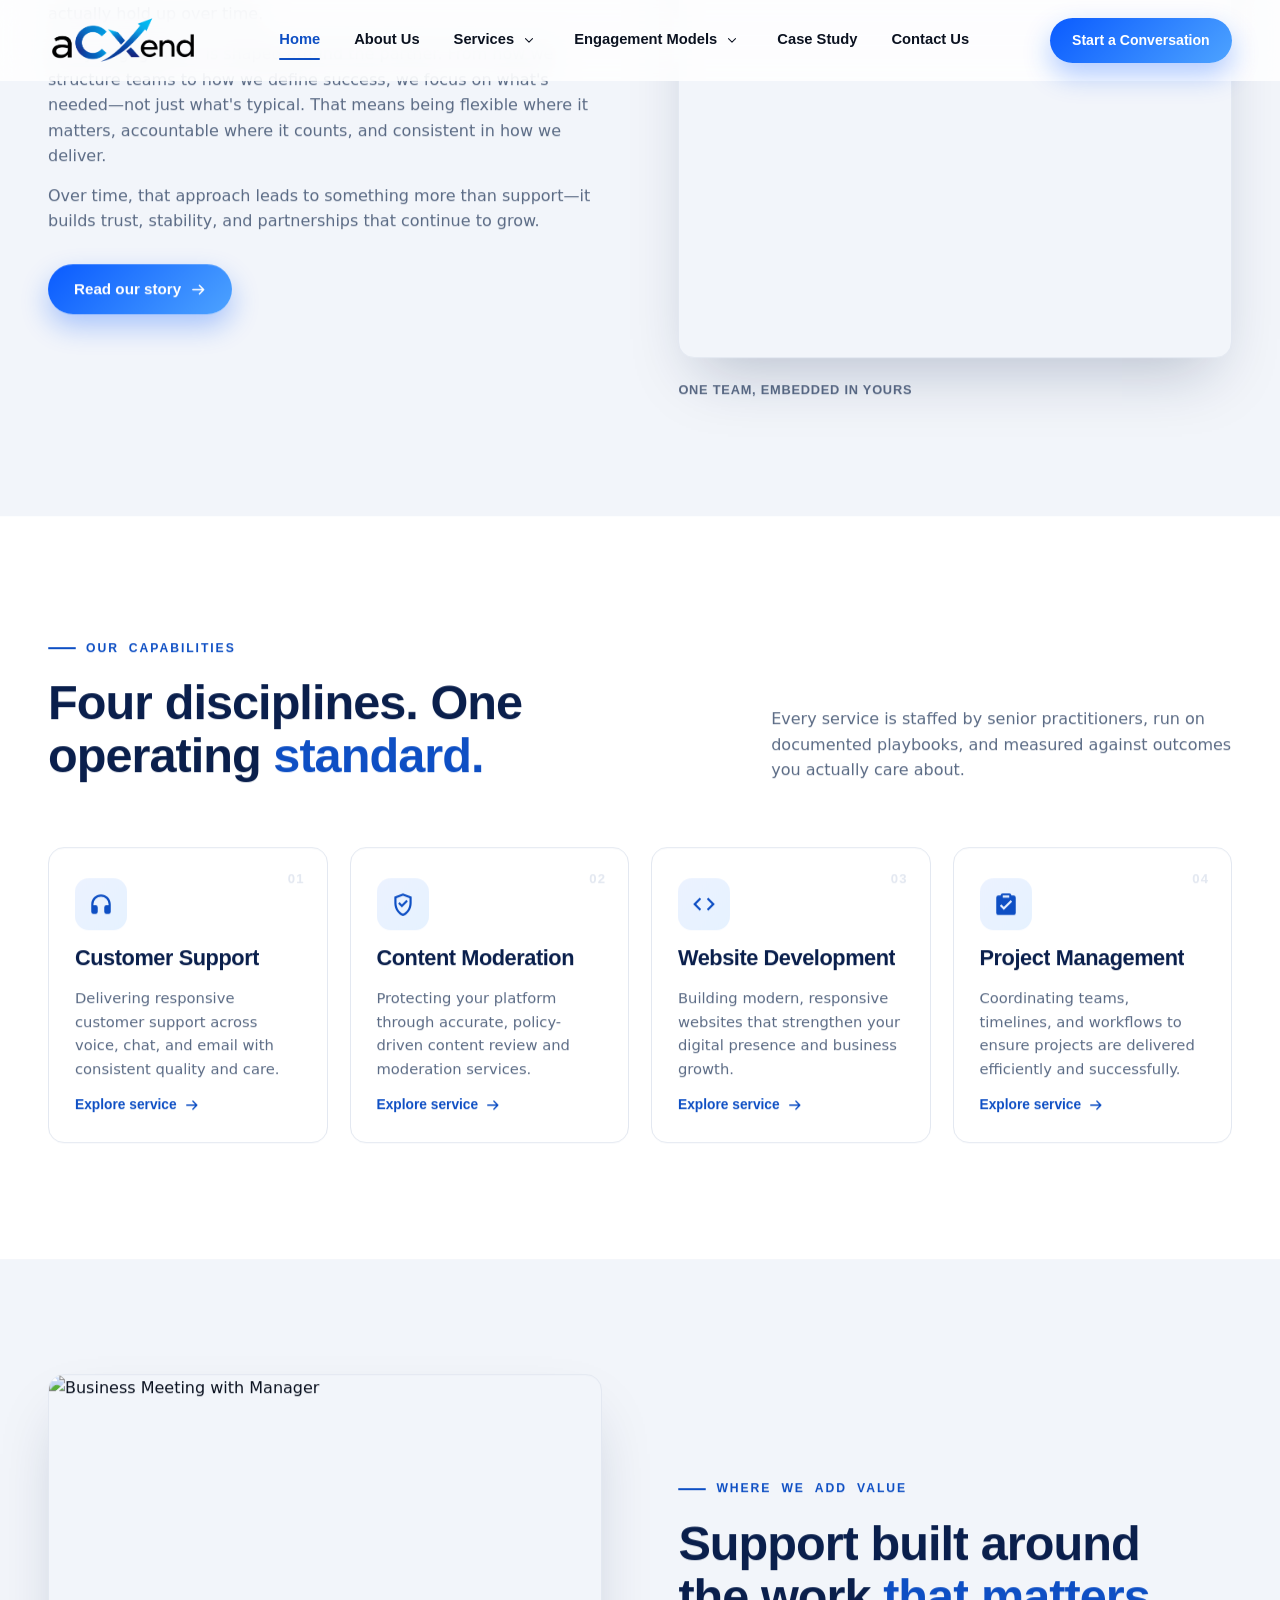
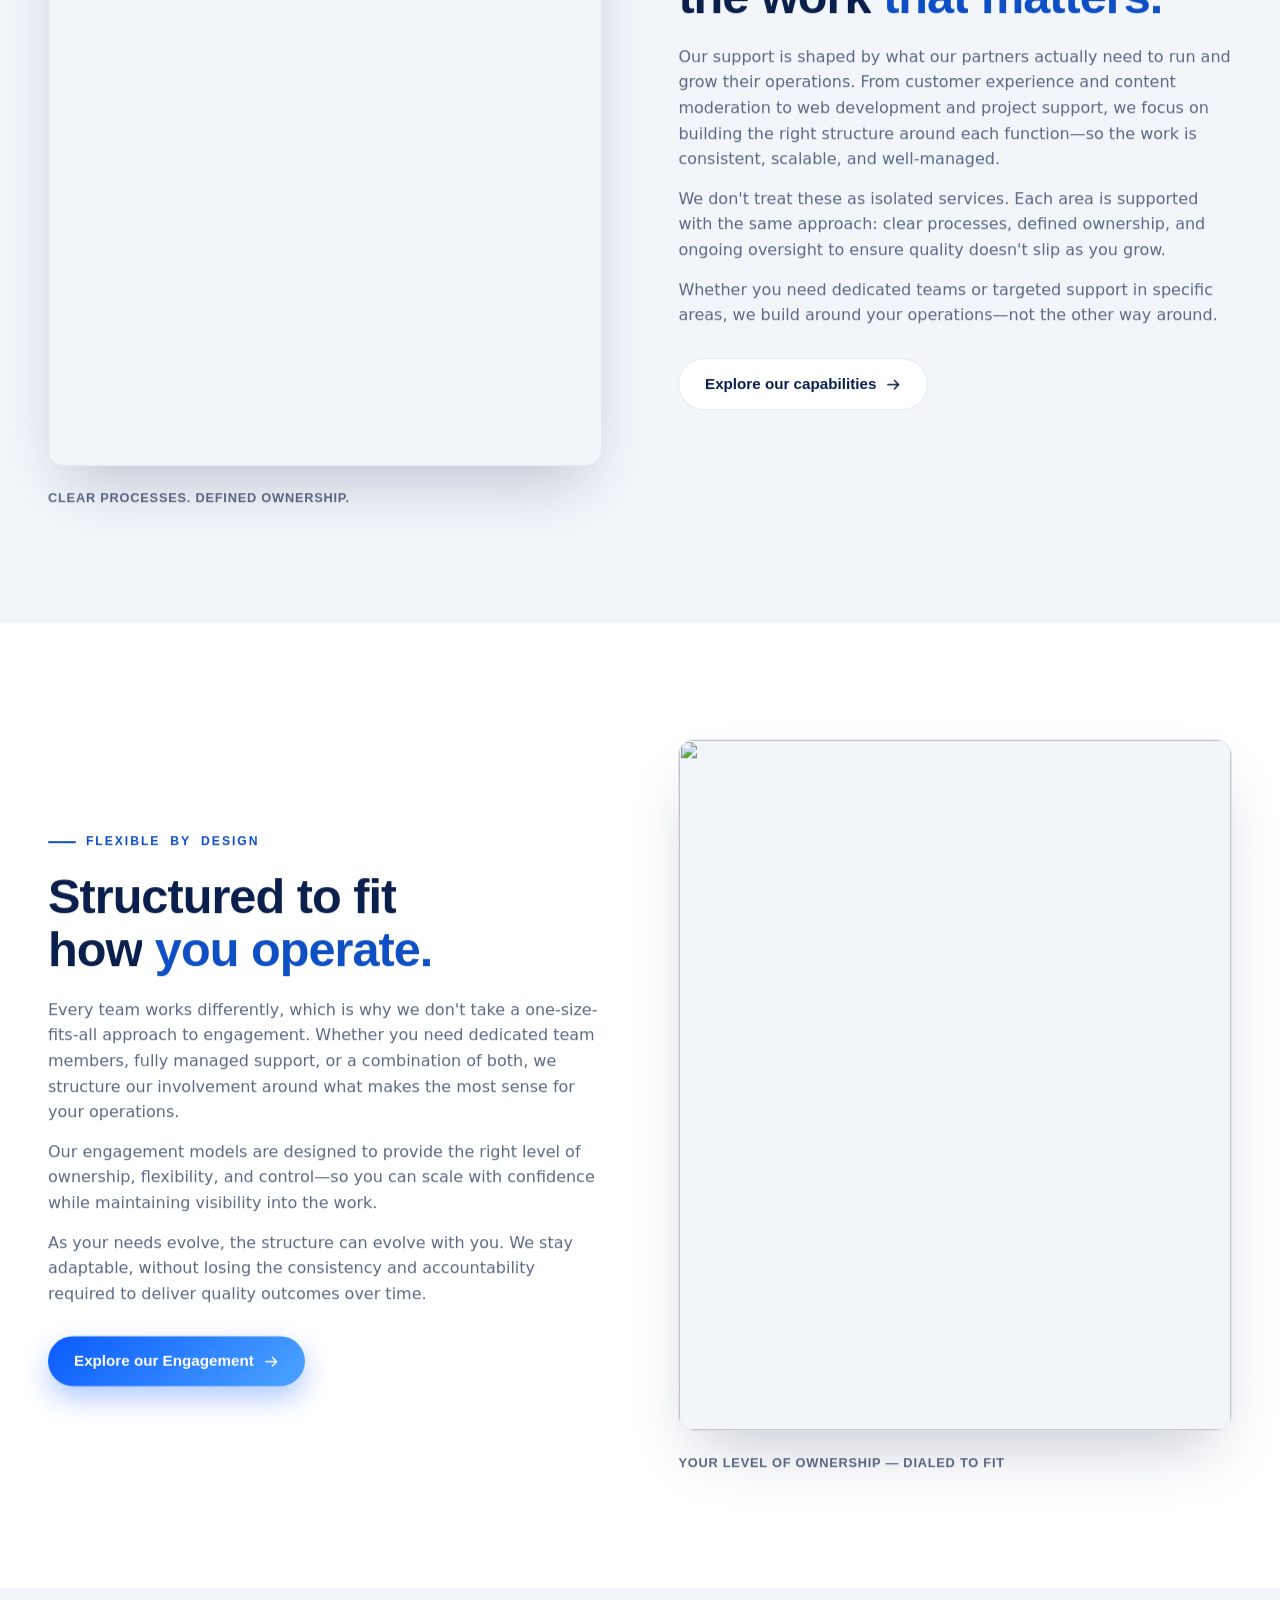
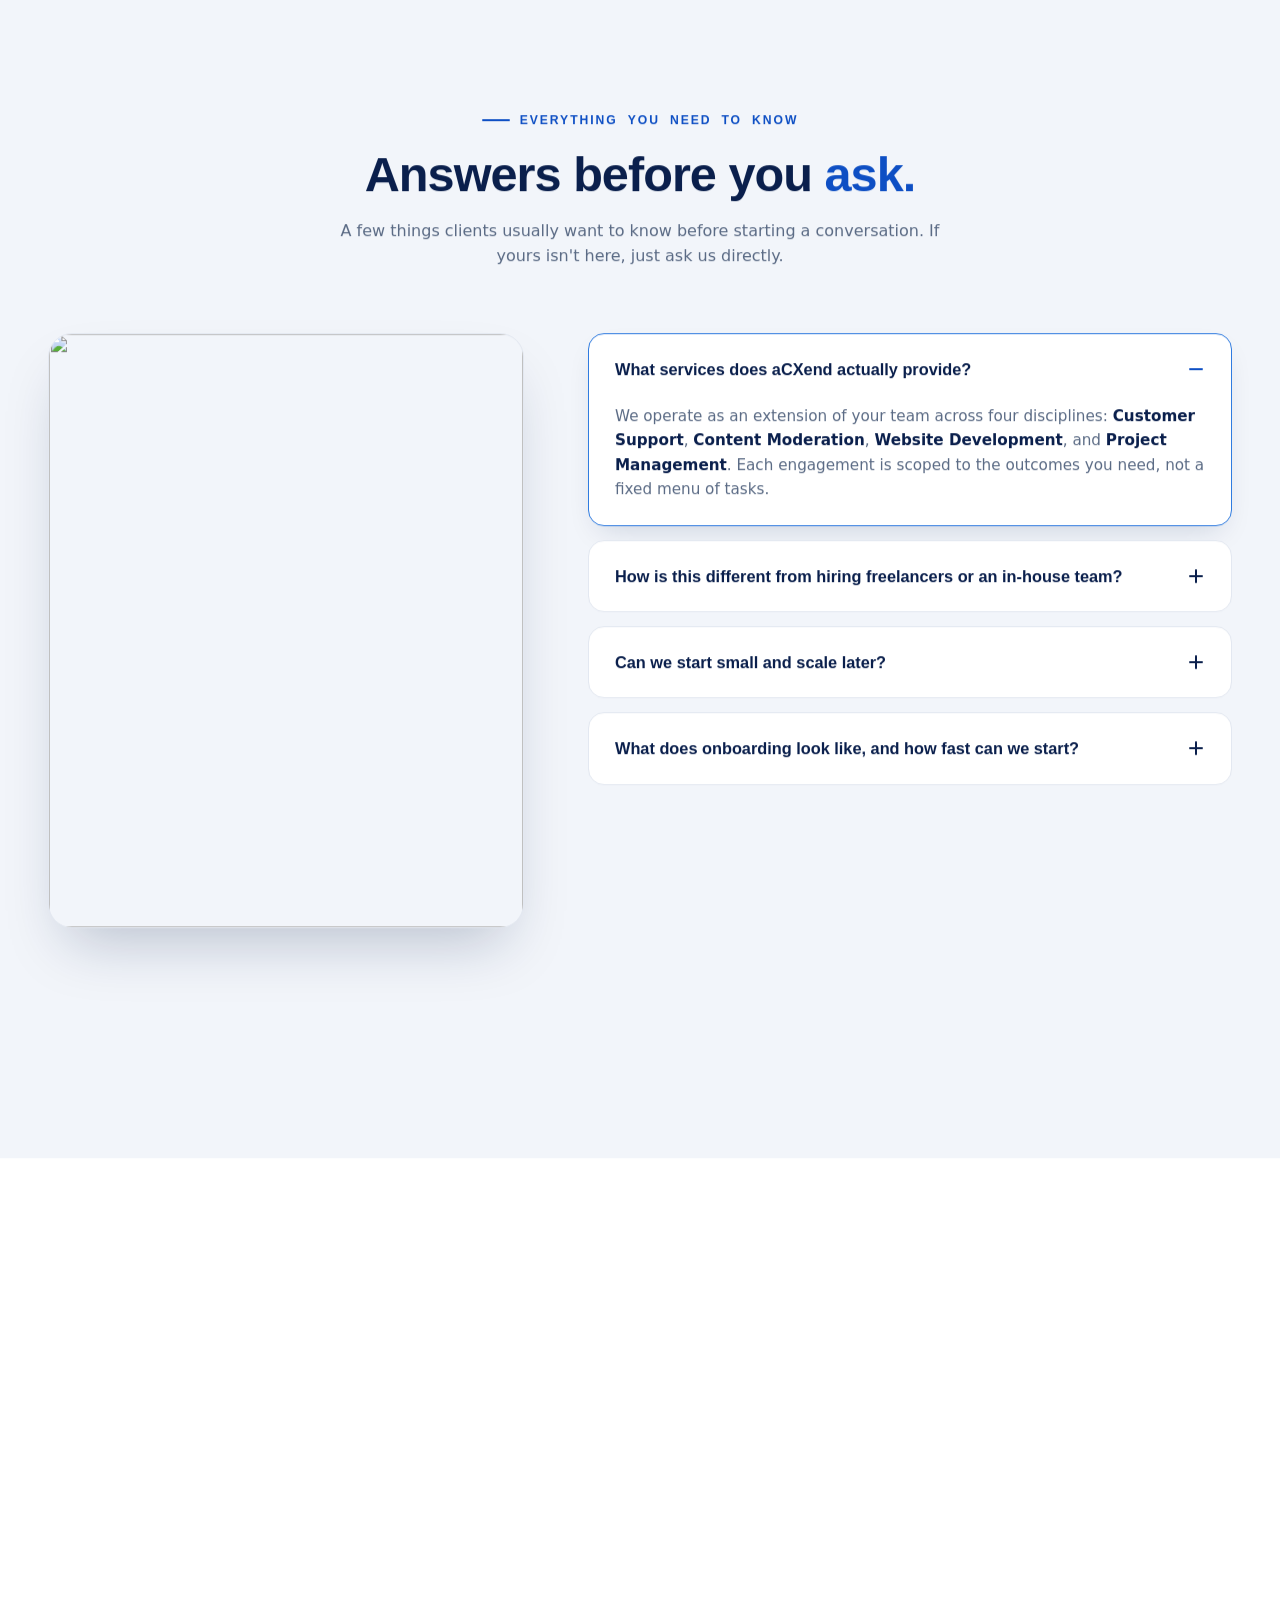
==== commit 6344b8ec: "Update index.html" ====
--- a/index.html
+++ b/index.html
@@ -71,7 +71,7 @@
         </div>
       </div>
 
-     <div class="nav-item"><a class="nav-link" href="case-studies.html">Case Studies</a></div>
+     <div class="nav-item"><a class="nav-link" href="case-studies.html">Case Study</a></div>
 
       <div class="nav-item"><a class="nav-link" href="/contact">Contact Us</a></div>
     </nav>
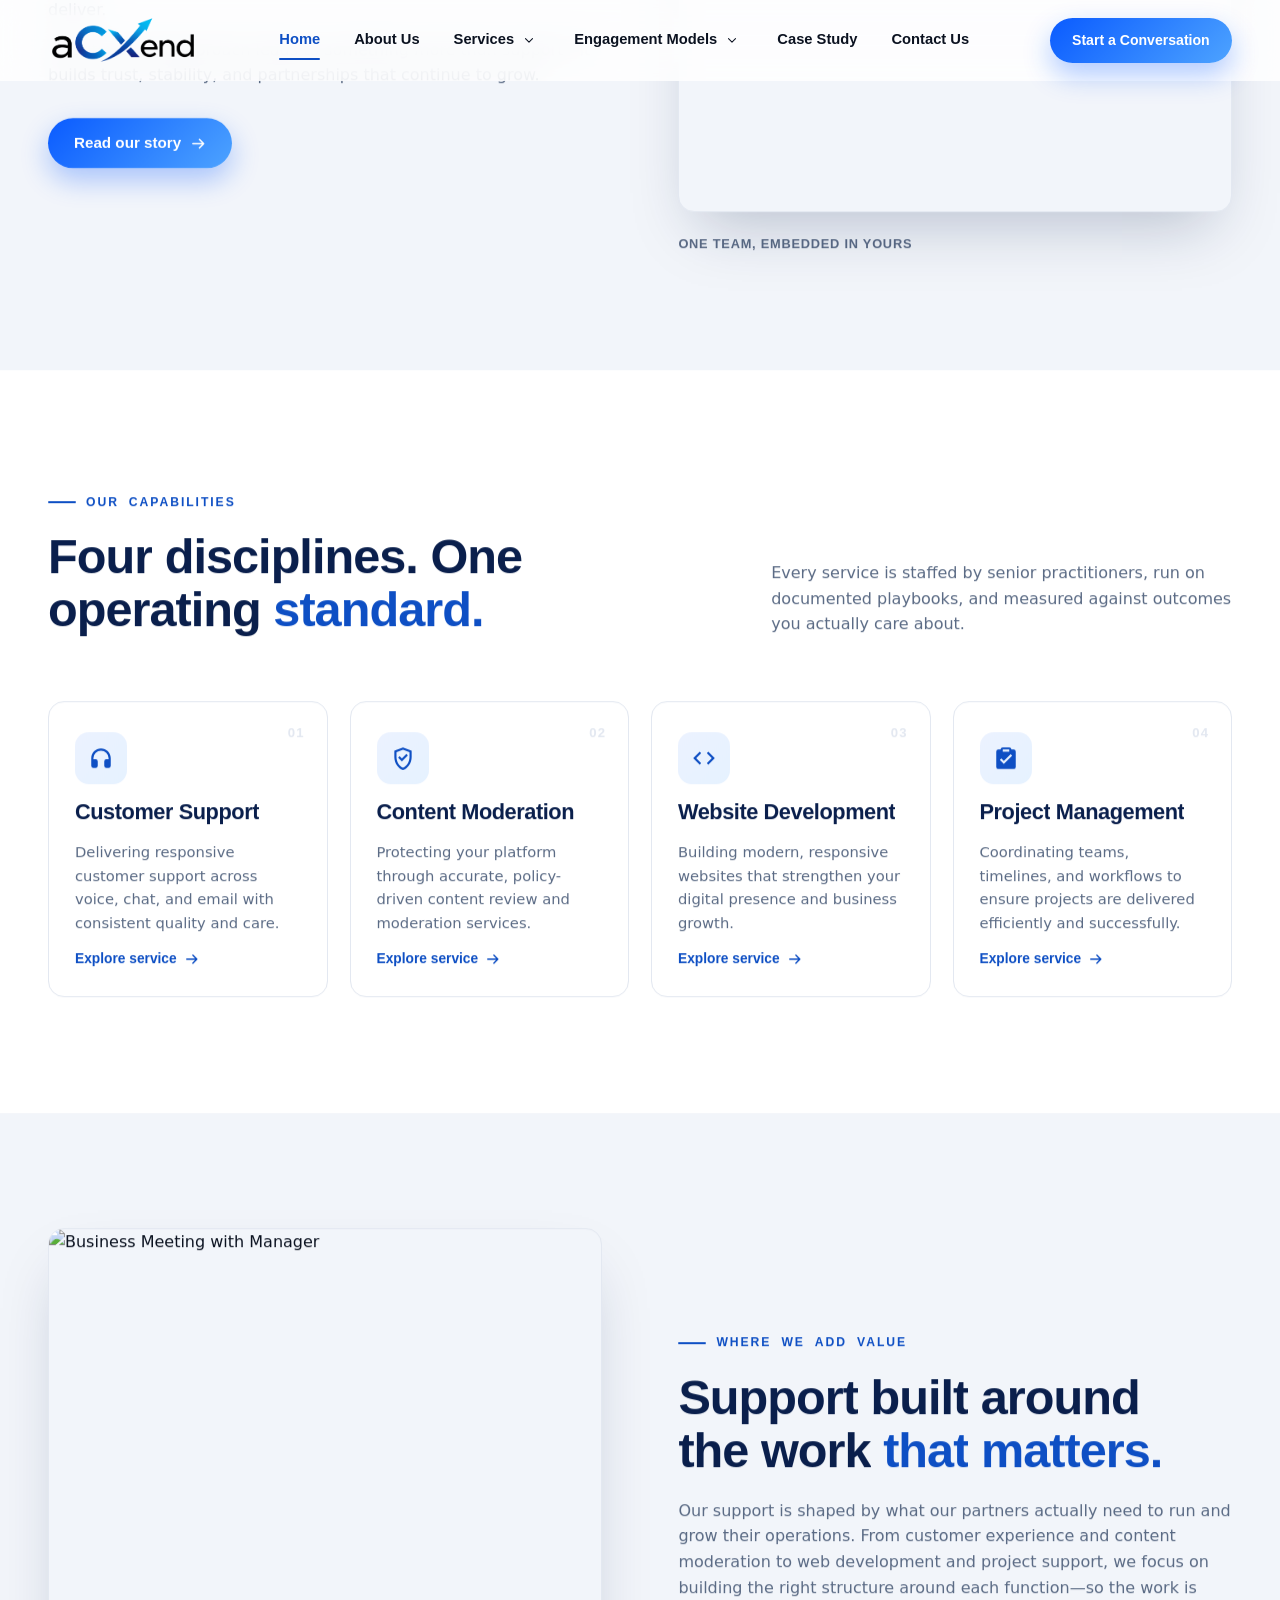
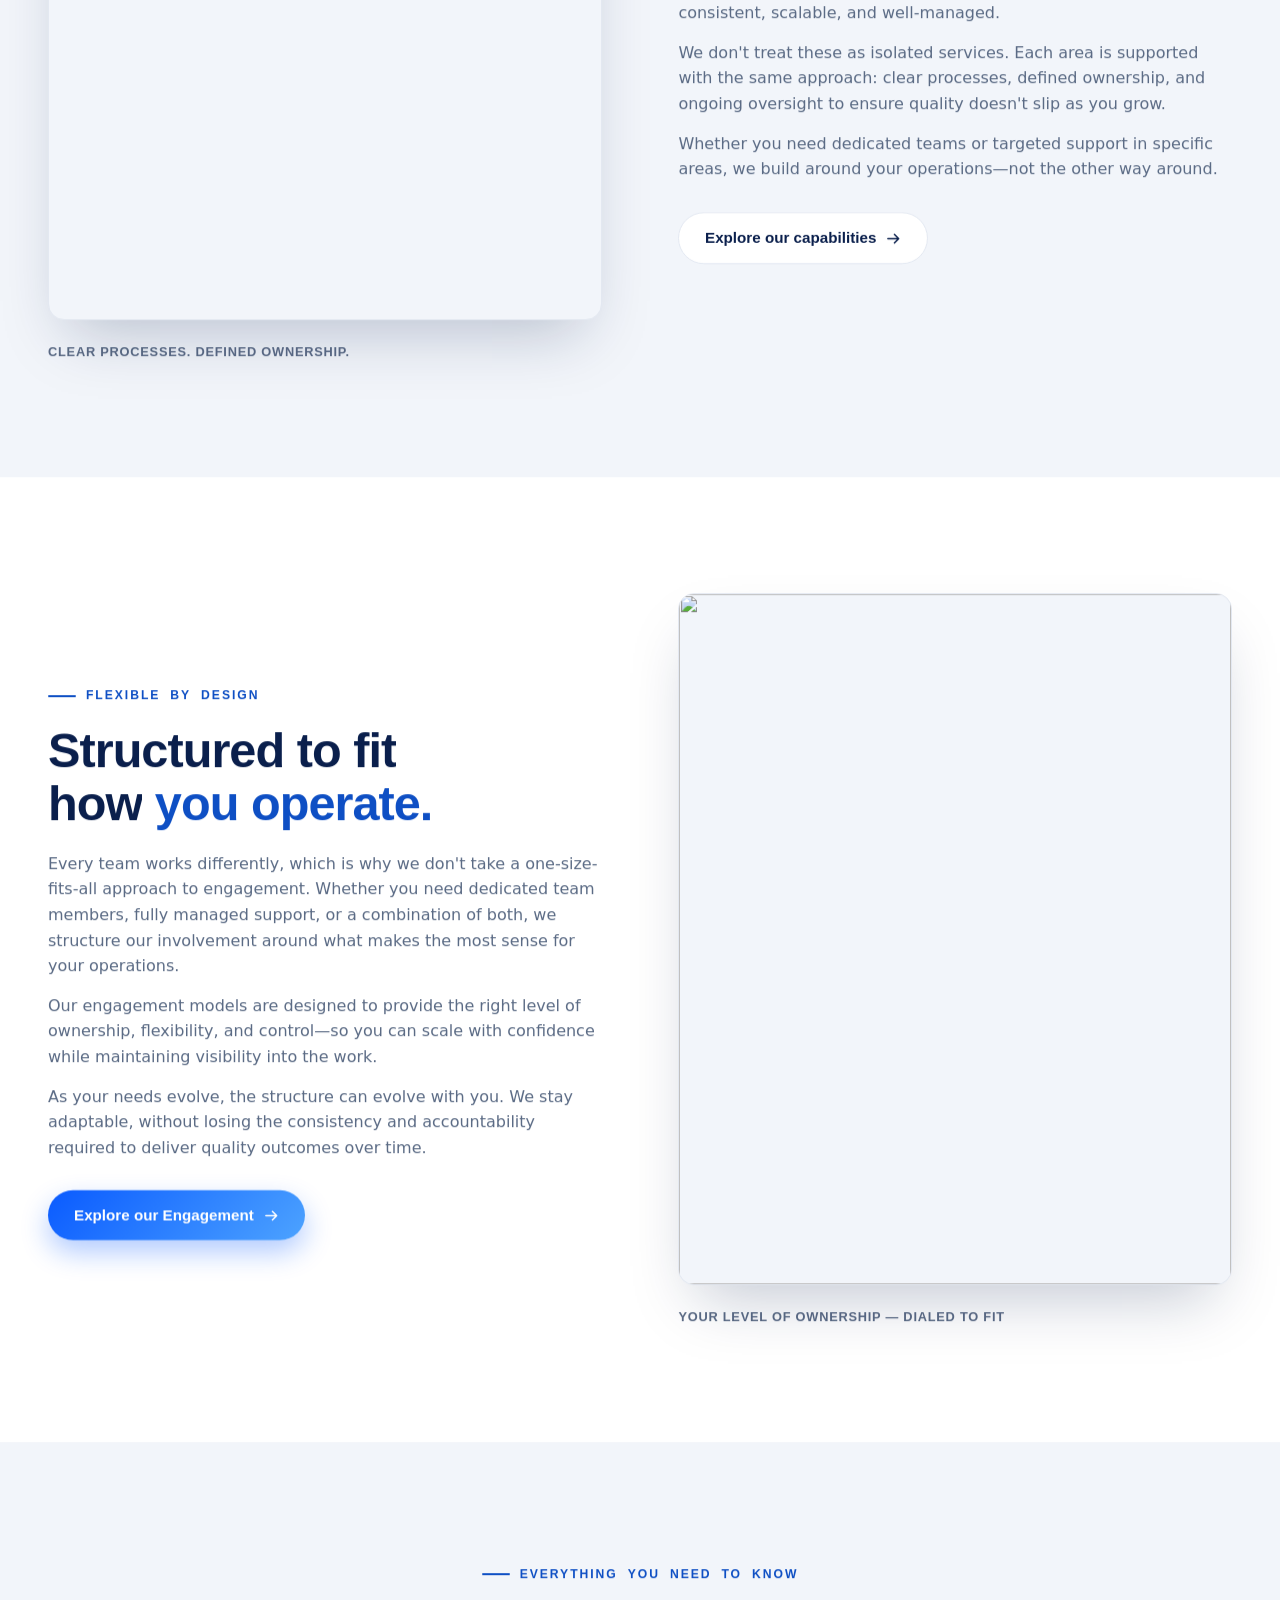
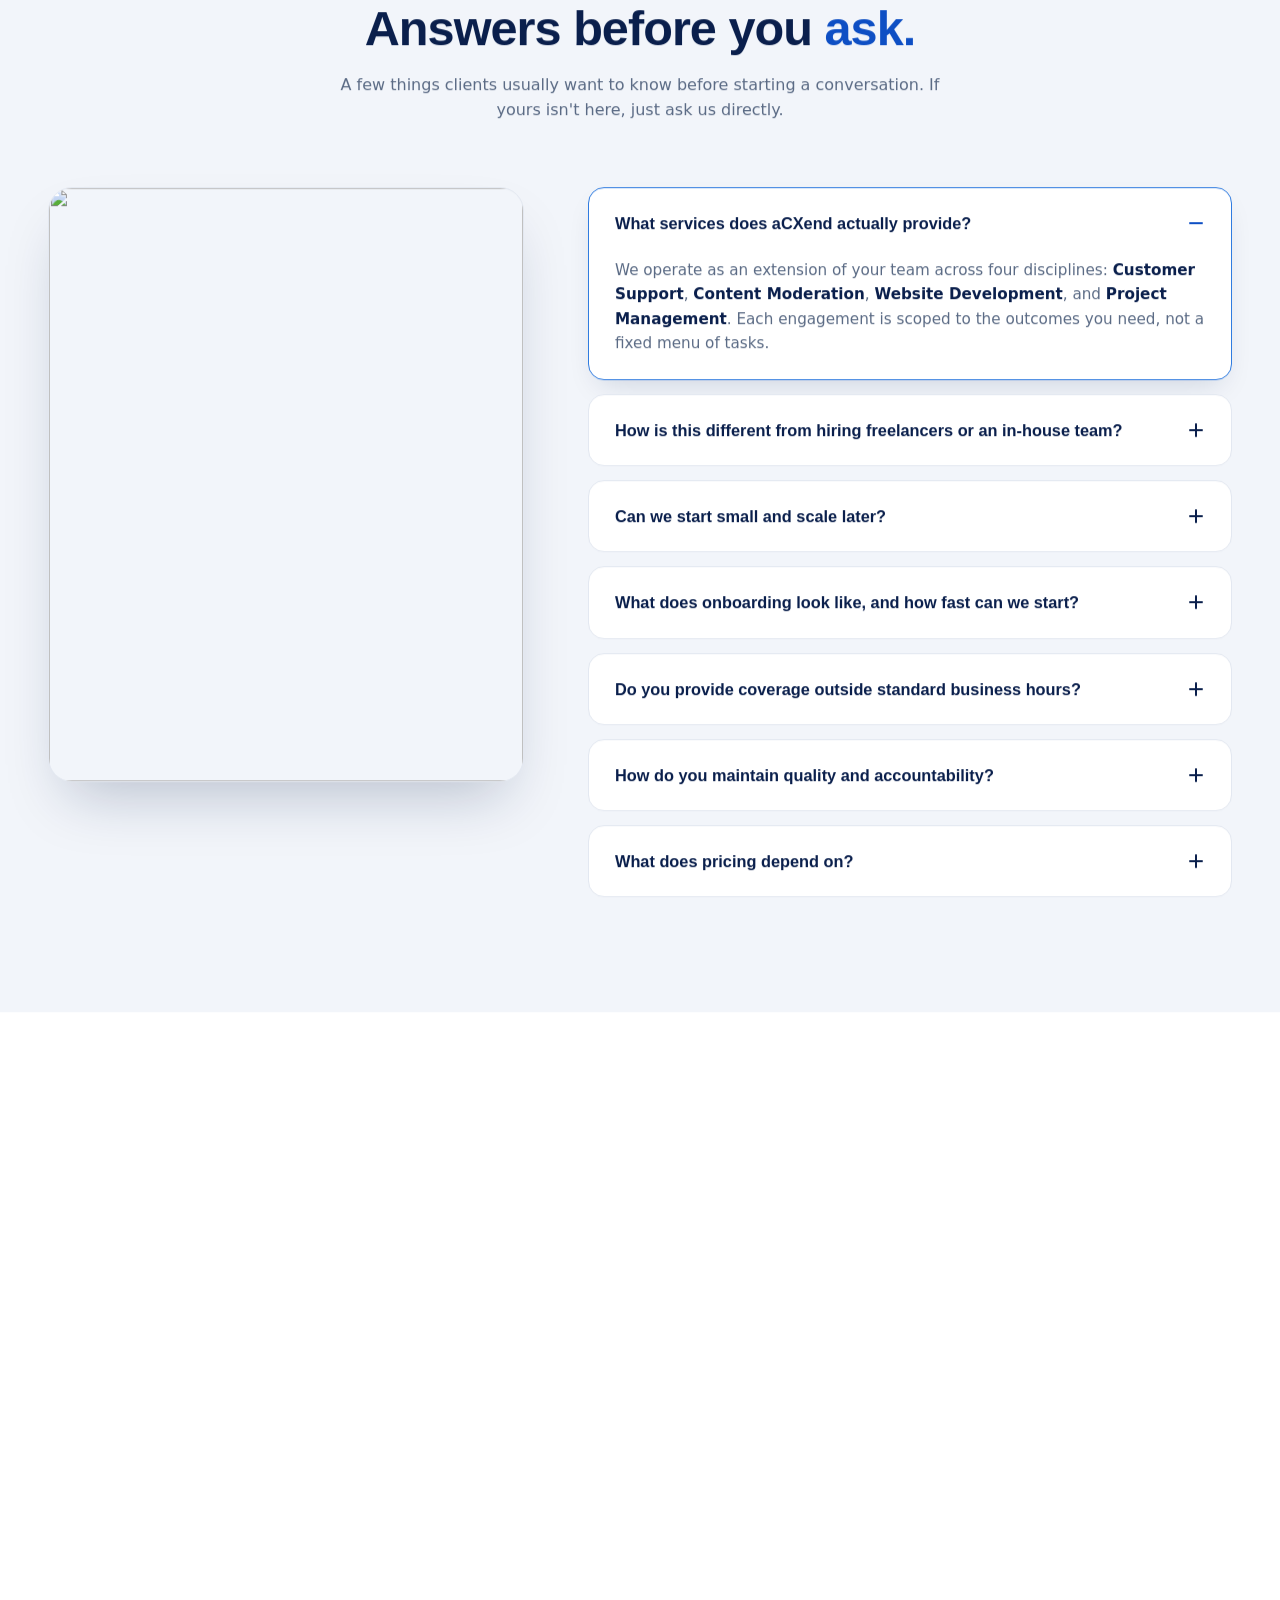
==== commit 13626bd4: "Update index.html" ====
--- a/index.html
+++ b/index.html
@@ -71,7 +71,7 @@
         </div>
       </div>
 
-     <div class="nav-item"><a class="nav-link" href="case-studies.html">Case Study</a></div>
+     <div class="nav-item"><a class="nav-link" href="case-study.html">Case Study</a></div>
 
       <div class="nav-item"><a class="nav-link" href="/contact">Contact Us</a></div>
     </nav>
